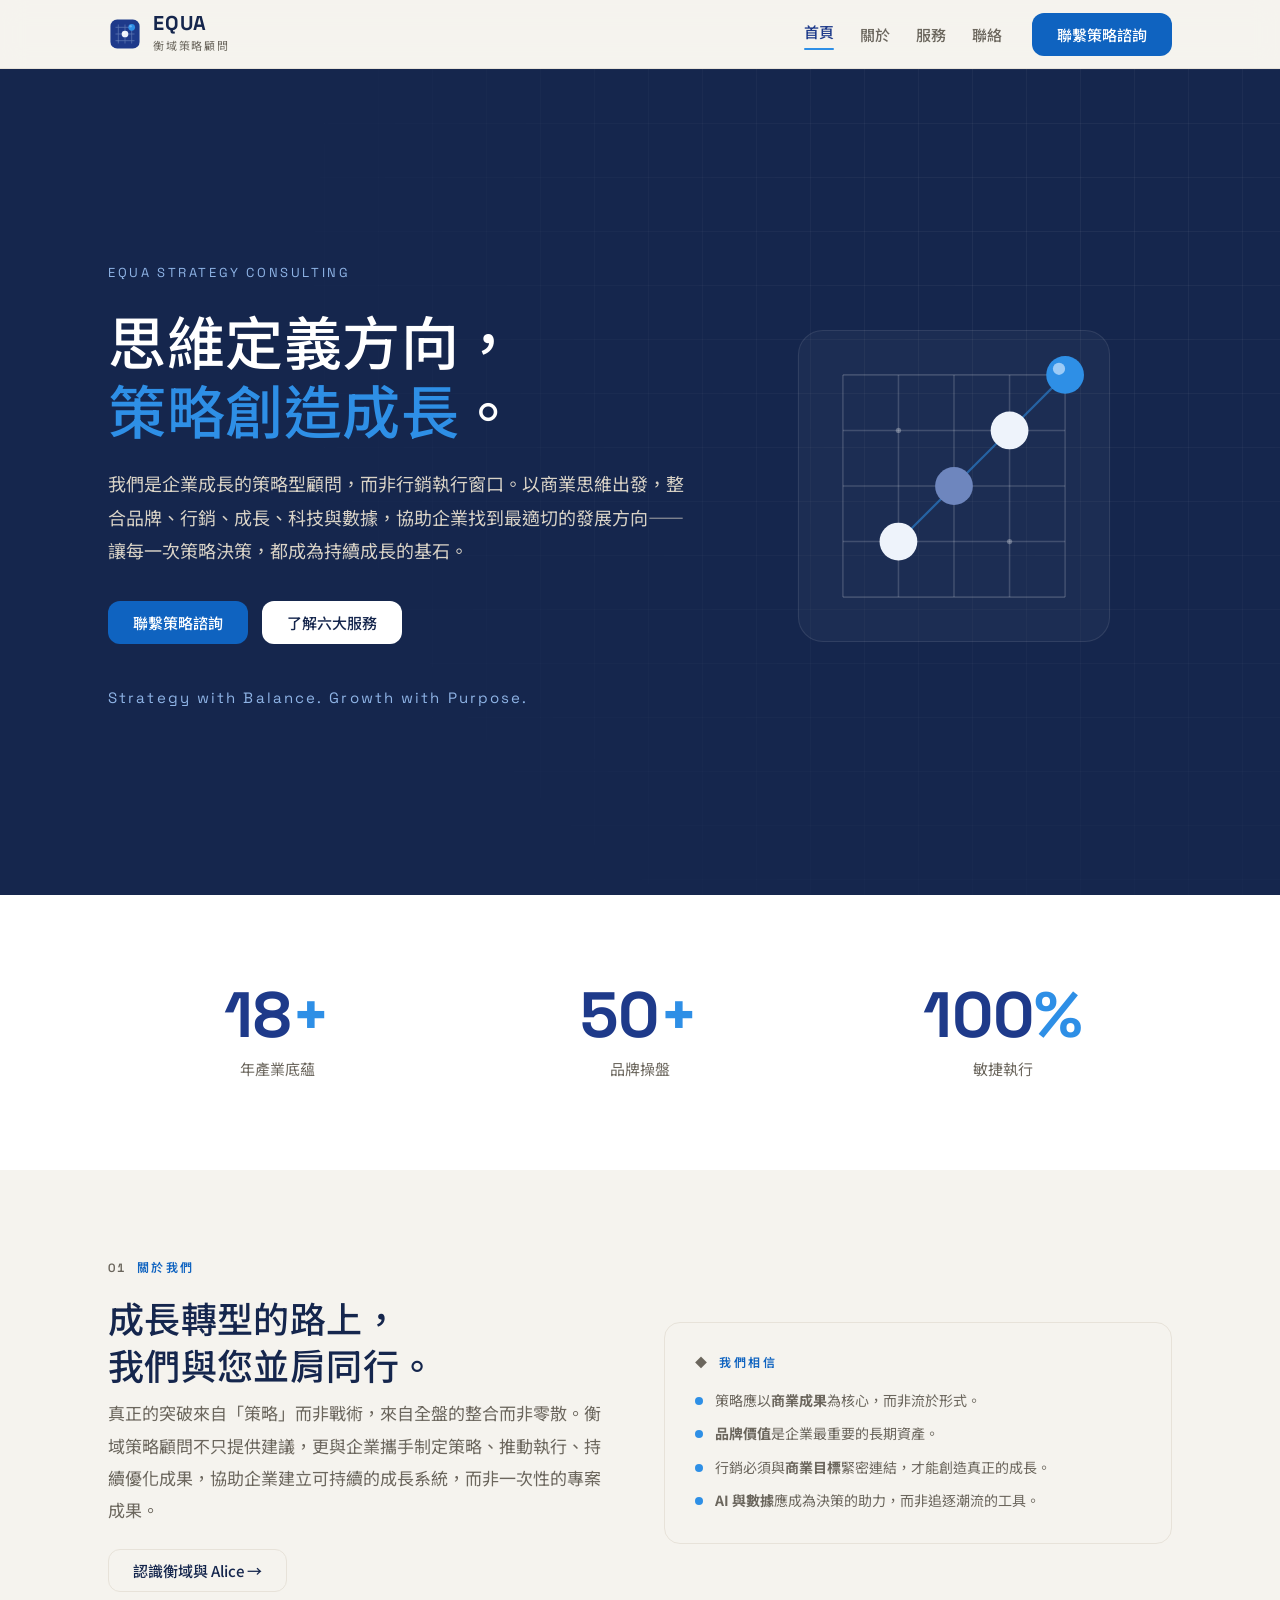
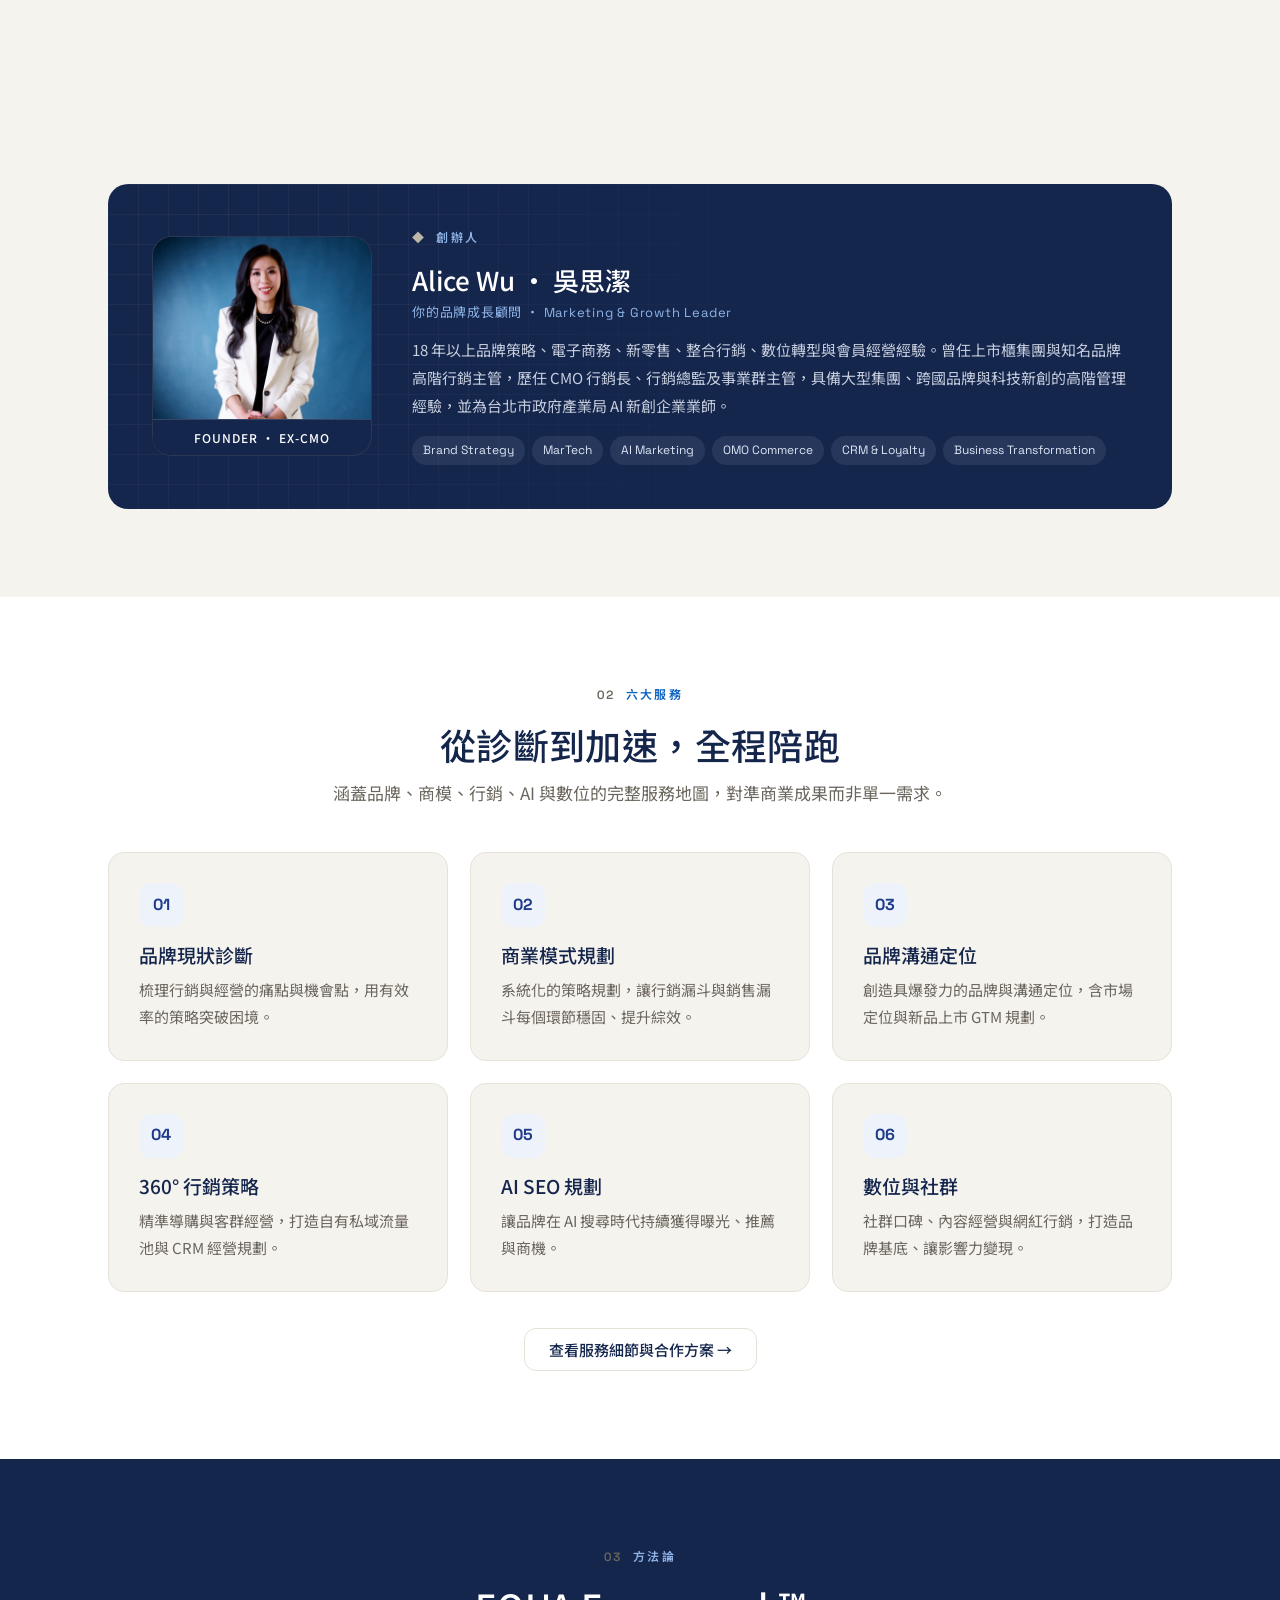
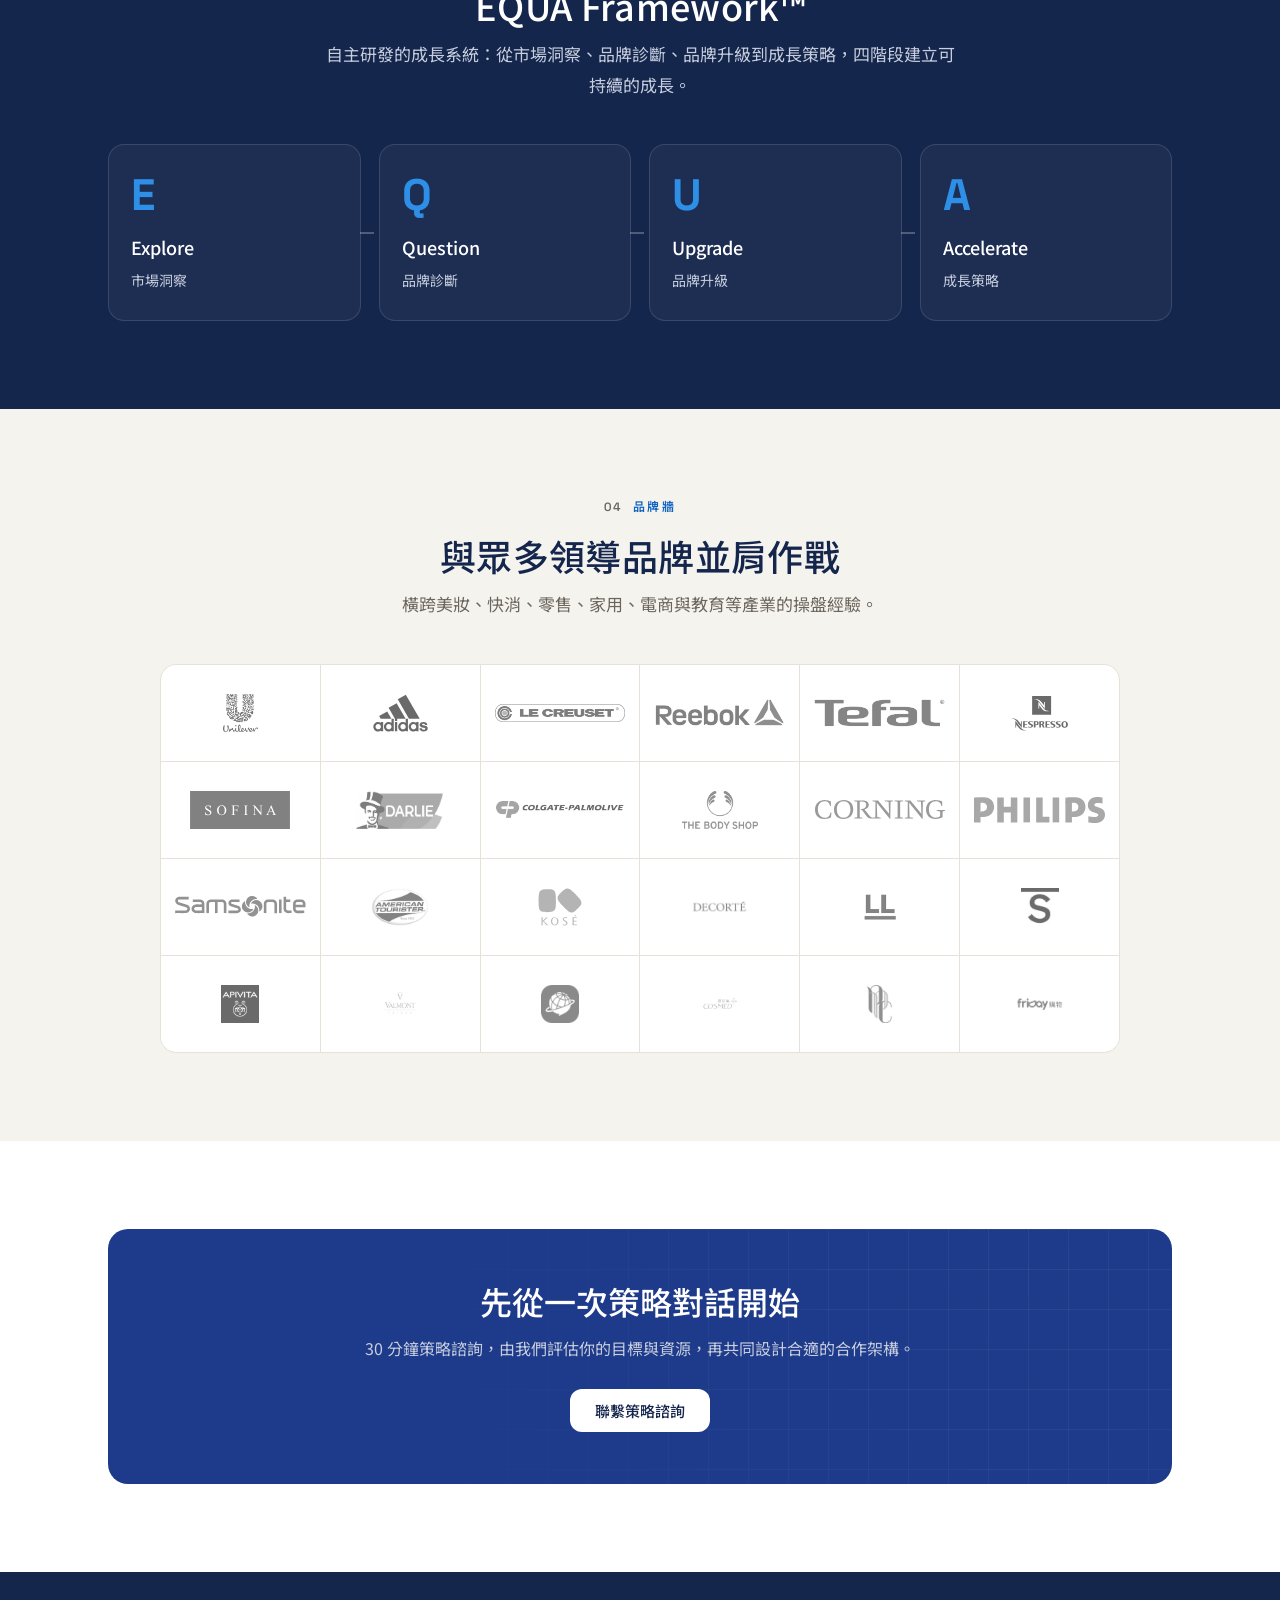
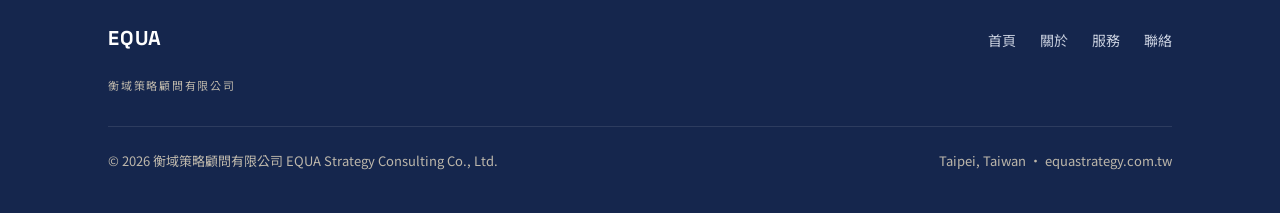
==== index.html @ 2db52cd8 "依 Codex 複審修正 P0/P1/P2 P0 無障礙：CTA 按鈕改 #0F63C0（白字達 AA）、founder badge/role 對比提升、 行動選單加 aria-controls/ar" ====
<!DOCTYPE html>
<html lang="zh-Hant">
<head>
<meta charset="utf-8">
<meta name="viewport" content="width=device-width, initial-scale=1">
<script>document.documentElement.classList.add('js')</script>
<title>衡域策略顧問 EQUA｜思維定義方向，策略創造成長</title>
<meta name="description" content="衡域策略顧問（EQUA Strategy Consulting）是企業成長的策略型顧問。以商業思維整合品牌、行銷、AI 與數據，透過自研 EQUA Framework™ 協助企業建立可持續的成長系統。">
<link rel="canonical" href="https://equastrategy.com.tw/">
<meta property="og:type" content="website">
<meta property="og:site_name" content="衡域策略顧問 EQUA">
<meta property="og:title" content="衡域策略顧問 EQUA｜思維定義方向，策略創造成長">
<meta property="og:description" content="以商業思維整合品牌、行銷、AI 與數據，協助企業建立可持續的成長系統。Strategy with Balance. Growth with Purpose.">
<meta property="og:url" content="https://equastrategy.com.tw/">
<meta property="og:image" content="https://equastrategy.com.tw/assets/og-image.png">
<meta property="og:image:width" content="1200">
<meta property="og:image:height" content="630">
<meta name="twitter:card" content="summary_large_image">
<link rel="icon" href="assets/logo.svg">
<link rel="preconnect" href="https://fonts.googleapis.com">
<link rel="preconnect" href="https://fonts.gstatic.com" crossorigin>
<link href="https://fonts.googleapis.com/css2?family=Noto+Sans+TC:wght@400;500;700&family=Noto+Serif+TC:wght@400;500;600&family=Space+Grotesk:wght@400;500;600;700&display=swap" rel="stylesheet">
<link rel="stylesheet" href="assets/style.css">
</head>
<body>

<header class="site-header"><div class="wrap">
  <a class="brand" href="index.html">
    <img src="assets/logo.svg" alt="EQUA 衡域策略顧問標誌">
    <span><span class="bt">EQUA</span><span class="bs">衡域策略顧問</span></span>
  </a>
  <button class="nav-toggle" aria-label="開啟選單" aria-controls="nav" aria-expanded="false">☰</button>
  <nav class="nav" id="nav">
    <a href="index.html" class="active">首頁</a>
    <a href="about.html">關於</a>
    <a href="services.html">服務</a>
    <a href="contact.html">聯絡</a>
    <a href="mailto:Alice.wu1014@gmail.com?subject=%E9%A0%90%E7%B4%84%E7%AD%96%E7%95%A5%E8%AB%AE%E8%A9%A2%20-%20%E8%A1%A1%E5%9F%9F%E7%AD%96%E7%95%A5%E9%A1%A7%E5%95%8F" class="btn btn-accent nav-cta">聯繫策略諮詢</a>
  </nav>
</div></header>

<section class="hero"><div class="wrap">
  <div class="hero-copy">
    <div class="hero-eyebrow">EQUA Strategy Consulting</div>
    <h1>思維定義方向，<br><span class="hl">策略創造成長</span>。</h1>
    <p class="lead">我們是企業成長的策略型顧問，而非行銷執行窗口。以商業思維出發，整合品牌、行銷、成長、科技與數據，協助企業找到最適切的發展方向——讓每一次策略決策，都成為持續成長的基石。</p>
    <div class="cta-row">
      <a href="mailto:Alice.wu1014@gmail.com?subject=%E9%A0%90%E7%B4%84%E7%AD%96%E7%95%A5%E8%AB%AE%E8%A9%A2%20-%20%E8%A1%A1%E5%9F%9F%E7%AD%96%E7%95%A5%E9%A1%A7%E5%95%8F" class="btn btn-accent">聯繫策略諮詢</a>
      <a href="services.html" class="btn btn-light">了解六大服務</a>
    </div>
    <div class="hero-en">Strategy with Balance. Growth with Purpose.</div>
  </div>
  <div class="hero-art" aria-hidden="true">
    <svg viewBox="0 0 360 360" xmlns="http://www.w3.org/2000/svg">
      <rect x="40" y="40" width="280" height="280" rx="22" fill="rgba(255,255,255,0.03)" stroke="rgba(255,255,255,0.10)"/>
      <g stroke="rgba(255,255,255,0.16)" stroke-width="1.4">
        <line x1="80" y1="80" x2="80" y2="280"/><line x1="130" y1="80" x2="130" y2="280"/><line x1="180" y1="80" x2="180" y2="280"/><line x1="230" y1="80" x2="230" y2="280"/><line x1="280" y1="80" x2="280" y2="280"/>
        <line x1="80" y1="80" x2="280" y2="80"/><line x1="80" y1="130" x2="280" y2="130"/><line x1="80" y1="180" x2="280" y2="180"/><line x1="80" y1="230" x2="280" y2="230"/><line x1="80" y1="280" x2="280" y2="280"/>
      </g>
      <g fill="rgba(255,255,255,0.28)"><circle cx="130" cy="130" r="2.4"/><circle cx="230" cy="230" r="2.4"/><circle cx="180" cy="180" r="2.4"/></g>
      <line class="go-line" x1="130" y1="230" x2="280" y2="80" stroke="#2E8FE6" stroke-width="2" opacity="0.55"/>
      <circle class="go-stone" cx="130" cy="230" r="17" fill="#EEF3FB"/>
      <circle class="go-stone s2" cx="180" cy="180" r="17" fill="#6E86BE"/>
      <circle class="go-stone s3" cx="230" cy="130" r="17" fill="#EEF3FB"/>
      <circle class="go-pulse" cx="280" cy="80" r="17" fill="none" stroke="#2E8FE6" stroke-width="2"/>
      <circle class="go-key" cx="280" cy="80" r="17" fill="#2E8FE6"/>
      <circle class="go-key" cx="274.5" cy="74.5" r="5.5" fill="#9CCBF7" opacity="0.7"/>
    </svg>
  </div>
</div></section>

<!-- 數字 -->
<section class="sec-alt"><div class="wrap">
  <div class="numbers">
    <div class="reveal d1"><div class="n"><span data-to="18">0</span><span class="u">+</span></div><div class="t">年產業底蘊</div></div>
    <div class="reveal d2"><div class="n"><span data-to="50">0</span><span class="u">+</span></div><div class="t">品牌操盤</div></div>
    <div class="reveal d3"><div class="n"><span data-to="100">0</span><span class="u">%</span></div><div class="t">敏捷執行</div></div>
  </div>
</div></section>

<!-- 關於摘要 -->
<section><div class="wrap grid-2" style="align-items:center;gap:48px">
  <div class="reveal">
    <div class="eyebrow"><span class="no">01</span> 關於我們</div>
    <h2 class="sec-title">成長轉型的路上，<br>我們與您並肩同行。</h2>
    <p class="mt-lead">真正的突破來自「策略」而非戰術，來自全盤的整合而非零散。衡域策略顧問不只提供建議，更與企業攜手制定策略、推動執行、持續優化成果，協助企業建立可持續的成長系統，而非一次性的專案成果。</p>
    <p style="margin-top:22px"><a href="about.html" class="btn btn-ghost">認識衡域與 Alice →</a></p>
  </div>
  <div class="card reveal d2" style="background:var(--paper)">
    <div class="eyebrow"><span class="no">◆</span> 我們相信</div>
    <ul>
      <li>策略應以<strong>商業成果</strong>為核心，而非流於形式。</li>
      <li><strong>品牌價值</strong>是企業最重要的長期資產。</li>
      <li>行銷必須與<strong>商業目標</strong>緊密連結，才能創造真正的成長。</li>
      <li><strong>AI 與數據</strong>應成為決策的助力，而非追逐潮流的工具。</li>
    </ul>
  </div>
</div></section>

<!-- 創辦人 -->
<section><div class="wrap">
  <div class="founder reveal">
    <div class="avatar"><img src="assets/alice-wu.jpg" alt="衡域策略顧問創辦人 Alice Wu 吳思潔" width="880" height="1173" loading="lazy" decoding="async"><span class="badge">FOUNDER ・ EX-CMO</span></div>
    <div>
      <div class="eyebrow" style="color:#8FB4E6"><span class="no" style="color:var(--mist)">◆</span> 創辦人</div>
      <h3 style="font-size:26px">Alice Wu ・ 吳思潔</h3>
      <div class="role">你的品牌成長顧問 ・ Marketing &amp; Growth Leader</div>
      <p class="bio">18 年以上品牌策略、電子商務、新零售、整合行銷、數位轉型與會員經營經驗。曾任上市櫃集團與知名品牌高階行銷主管，歷任 CMO 行銷長、行銷總監及事業群主管，具備大型集團、跨國品牌與科技新創的高階管理經驗，並為台北市政府產業局 AI 新創企業業師。</p>
      <div class="tags"><span>Brand Strategy</span><span>MarTech</span><span>AI Marketing</span><span>OMO Commerce</span><span>CRM &amp; Loyalty</span><span>Business Transformation</span></div>
    </div>
  </div>
</div></section>

<!-- 六大服務 preview -->
<section class="sec-alt"><div class="wrap">
  <div class="center reveal">
    <div class="eyebrow"><span class="no">02</span> 六大服務</div>
    <h2 class="sec-title">從診斷到加速，全程陪跑</h2>
    <p class="sec-lead">涵蓋品牌、商模、行銷、AI 與數位的完整服務地圖，對準商業成果而非單一需求。</p>
  </div>
  <div class="grid-3">
    <div class="card reveal d1"><div class="ic">01</div><h3>品牌現狀診斷</h3><p>梳理行銷與經營的痛點與機會點，用有效率的策略突破困境。</p></div>
    <div class="card reveal d2"><div class="ic">02</div><h3>商業模式規劃</h3><p>系統化的策略規劃，讓行銷漏斗與銷售漏斗每個環節穩固、提升綜效。</p></div>
    <div class="card reveal d3"><div class="ic">03</div><h3>品牌溝通定位</h3><p>創造具爆發力的品牌與溝通定位，含市場定位與新品上市 GTM 規劃。</p></div>
    <div class="card reveal d1"><div class="ic">04</div><h3>360° 行銷策略</h3><p>精準導購與客群經營，打造自有私域流量池與 CRM 經營規劃。</p></div>
    <div class="card reveal d2"><div class="ic">05</div><h3>AI SEO 規劃</h3><p>讓品牌在 AI 搜尋時代持續獲得曝光、推薦與商機。</p></div>
    <div class="card reveal d3"><div class="ic">06</div><h3>數位與社群</h3><p>社群口碑、內容經營與網紅行銷，打造品牌基底、讓影響力變現。</p></div>
  </div>
  <div class="center reveal" style="margin-top:36px"><a href="services.html" class="btn btn-ghost">查看服務細節與合作方案 →</a></div>
</div></section>

<!-- EQUA Framework -->
<section class="sec-ink"><div class="wrap">
  <div class="center reveal">
    <div class="eyebrow"><span class="no">03</span> 方法論</div>
    <h2 class="sec-title">EQUA Framework™</h2>
    <p class="sec-lead">自主研發的成長系統：從市場洞察、品牌診斷、品牌升級到成長策略，四階段建立可持續的成長。</p>
  </div>
  <div class="framework">
    <div class="fw reveal d1"><div class="l">E</div><div class="t">Explore</div><div class="d">市場洞察</div></div>
    <div class="fw reveal d2"><div class="l">Q</div><div class="t">Question</div><div class="d">品牌診斷</div></div>
    <div class="fw reveal d3"><div class="l">U</div><div class="t">Upgrade</div><div class="d">品牌升級</div></div>
    <div class="fw reveal d4"><div class="l">A</div><div class="t">Accelerate</div><div class="d">成長策略</div></div>
  </div>
</div></section>

<!-- 品牌牆 -->
<section><div class="wrap center">
  <div class="reveal">
    <div class="eyebrow" style="justify-content:center"><span class="no">04</span> 品牌牆</div>
    <h2 class="sec-title">與眾多領導品牌並肩作戰</h2>
    <p class="sec-lead" style="margin-left:auto;margin-right:auto">橫跨美妝、快消、零售、家用、電商與教育等產業的操盤經驗。</p>
  </div>
  <div class="logowall reveal">
    <div class="cell"><img src="assets/brands/01-unilever.png" alt="Unilever 聯合利華" loading="lazy"></div>
    <div class="cell"><img src="assets/brands/02-adidas.svg" alt="adidas" loading="lazy"></div>
    <div class="cell"><img src="assets/brands/03-lecreuset.png" alt="Le Creuset" loading="lazy"></div>
    <div class="cell"><img src="assets/brands/04-reebok.png" alt="Reebok" loading="lazy"></div>
    <div class="cell"><img src="assets/brands/05-tefal.png" alt="Tefal 特福" loading="lazy"></div>
    <div class="cell"><img src="assets/brands/06-nespresso.svg" alt="Nespresso" loading="lazy"></div>
    <div class="cell"><img src="assets/brands/07-sofina.svg" alt="SOFINA 蘇菲娜" loading="lazy"></div>
    <div class="cell"><img src="assets/brands/08-darlie.png" alt="Darlie 好來" loading="lazy"></div>
    <div class="cell"><img src="assets/brands/09-colgate.png" alt="Colgate 高露潔" loading="lazy"></div>
    <div class="cell"><img src="assets/brands/10-thebodyshop.png" alt="The Body Shop" loading="lazy"></div>
    <div class="cell"><img src="assets/brands/11-corning.svg" alt="Corning 康寧" loading="lazy"></div>
    <div class="cell"><img src="assets/brands/12-philips.svg" alt="Philips 飛利浦" loading="lazy"></div>
    <div class="cell"><img src="assets/brands/13-samsonite.svg" alt="Samsonite" loading="lazy"></div>
    <div class="cell"><img src="assets/brands/14-americantourister.png" alt="American Tourister" loading="lazy"></div>
    <div class="cell"><img src="assets/brands/15-kose.svg" alt="KOSÉ 高絲" loading="lazy"></div>
    <div class="cell"><img src="assets/brands/16-decorte.png" alt="DECORTÉ 黛珂" loading="lazy"></div>
    <div class="cell"><img src="assets/brands/17-locknlock.png" alt="Lock&amp;Lock 樂扣樂扣" loading="lazy"></div>
    <div class="cell"><img src="assets/brands/18-schick.png" alt="Schick 舒適牌" loading="lazy"></div>
    <div class="cell"><img src="assets/brands/19-apivita.png" alt="Apivita" loading="lazy"></div>
    <div class="cell"><img src="assets/brands/20-valmont.jpg" alt="Valmont" loading="lazy"></div>
    <div class="cell"><img src="assets/brands/21-tutorabc.png" alt="TutorABC" loading="lazy"></div>
    <div class="cell"><img src="assets/brands/22-cosmed.jpg" alt="Cosmed 統一藥妝" loading="lazy"></div>
    <div class="cell"><img src="assets/brands/23-unipresident.jpeg" alt="統一藥品 Uni-President" loading="lazy"></div>
    <div class="cell"><img src="assets/brands/24-friday.png" alt="遠傳 friDay 購物" loading="lazy"></div>
  </div>
</div></section>

<!-- CTA -->
<section class="sec-alt"><div class="wrap">
  <div class="cta-band reveal">
    <h2>先從一次策略對話開始</h2>
    <p>30 分鐘策略諮詢，由我們評估你的目標與資源，再共同設計合適的合作架構。</p>
    <a href="mailto:Alice.wu1014@gmail.com?subject=%E9%A0%90%E7%B4%84%E7%AD%96%E7%95%A5%E8%AB%AE%E8%A9%A2%20-%20%E8%A1%A1%E5%9F%9F%E7%AD%96%E7%95%A5%E9%A1%A7%E5%95%8F" class="btn btn-light">聯繫策略諮詢</a>
  </div>
</div></section>

<footer class="site-footer"><div class="wrap">
  <div class="top">
    <div class="brand">
      <span><span class="bt" style="font-family:var(--mono);font-weight:700;font-size:20px">EQUA</span><br><span class="bs">衡域策略顧問有限公司</span></span>
    </div>
    <nav class="fnav">
      <a href="index.html">首頁</a><a href="about.html">關於</a><a href="services.html">服務</a><a href="contact.html">聯絡</a>
    </nav>
  </div>
  <div class="bottom">
    <span>© 2026 衡域策略顧問有限公司 EQUA Strategy Consulting Co., Ltd.</span>
    <span>Taipei, Taiwan ・ equastrategy.com.tw</span>
  </div>
</div></footer>

<script src="assets/nav.js"></script>
</body>
</html>
---- assets/style.css ----
/* ==========================================================================
   衡域策略顧問 EQUA — 官網樣式
   依品牌識別規範 v1.0：靛藍 × 電光藍 × 暖中性；Space Grotesk + 思源黑體
   ========================================================================== */
:root{
  --indigo:#1E3A8A;
  --electric:#2E8FE6;
  --link:#0F63C0;
  --ink:#15264D;
  --slate:#6B665D;
  --mist:#BDB7AB;
  --cloud:#EEF3FB;
  --paper:#F5F3EE;
  --line:#E7E2D9;
  --text:#2B2A28;
  --white:#ffffff;
  --maxw:1120px;
  --r-sm:12px; --r-md:16px; --r-lg:20px;
  --lh-body:1.8; --lh-compact:1.6;
  --sans:"Noto Sans TC","PingFang TC","Microsoft JhengHei",sans-serif;
  --serif:"Noto Serif TC",serif;
  --mono:"Space Grotesk","Noto Sans TC",sans-serif;
}
*{box-sizing:border-box}
html{scroll-behavior:smooth}
body{margin:0;background:var(--paper);color:var(--text);font-family:var(--sans);font-weight:400;line-height:var(--lh-body);font-size:16px;-webkit-font-smoothing:antialiased}
h1,h2,h3,h4{color:var(--ink);font-weight:500;line-height:1.3;margin:0}
p{margin:0 0 1em}
a{color:var(--link);text-decoration:none}
a:hover{text-decoration:underline}
img,svg{max-width:100%}
.wrap{max-width:var(--maxw);margin:0 auto;padding:0 28px}
.mono{font-family:var(--mono)}
.serif{font-family:var(--serif)}

/* ---------- buttons ---------- */
.btn{display:inline-flex;align-items:center;gap:8px;font-family:var(--sans);font-weight:500;font-size:15px;padding:13px 24px;border-radius:var(--r-sm);border:1px solid transparent;cursor:pointer;transition:background-color .18s,color .18s,border-color .18s,transform .18s;line-height:1}
.btn-primary{background:var(--indigo);color:#fff}
.btn-primary:hover{background:#16306f;text-decoration:none}
.btn-accent{background:#0F63C0;color:#fff}
.btn-accent:hover{background:#0B4E9A;text-decoration:none}
.btn-ghost{background:transparent;color:var(--ink);border-color:var(--line)}
.btn-ghost:hover{border-color:var(--indigo);color:var(--indigo);text-decoration:none}
.btn-light{background:#fff;color:var(--ink)}
.btn-light:hover{background:var(--cloud);text-decoration:none}

/* ---------- header / nav ---------- */
.site-header{position:sticky;top:0;z-index:100;background:rgba(245,243,238,.92);-webkit-backdrop-filter:blur(12px);backdrop-filter:blur(12px);border-bottom:1px solid var(--line)}
.site-header .wrap{display:flex;align-items:center;height:68px;gap:20px}
.brand{display:flex;align-items:center;gap:11px}
.brand img{width:34px;height:34px}
.brand > span{display:flex;flex-direction:column;justify-content:center}
.brand .bt{display:block;font-family:var(--mono);font-weight:700;font-size:20px;color:var(--ink);letter-spacing:.04em;line-height:1}
.brand .bs{display:block;font-size:11px;color:var(--slate);letter-spacing:.16em;margin-top:3px}
.nav{margin-left:auto;display:flex;align-items:center;gap:26px}
.nav a{color:var(--slate);font-size:15px;font-weight:500}
.nav a:hover{color:var(--indigo);text-decoration:none}
.nav a.active{color:var(--indigo)}
.nav a.active::after{content:"";display:block;height:2px;background:var(--electric);border-radius:2px;margin-top:3px}
.nav-cta{margin-left:4px}
.nav a.nav-cta,.nav a.nav-cta:hover{color:#fff}
.nav-toggle{display:none;margin-left:auto;background:none;border:1px solid var(--line);border-radius:10px;width:42px;height:38px;font-size:20px;color:var(--ink);cursor:pointer}

/* ---------- hero ---------- */
.hero{position:relative;background:var(--ink);color:#fff;overflow:hidden}
.hero::before{content:"";position:absolute;inset:0;
  background-image:linear-gradient(rgba(255,255,255,.05) 1px,transparent 1px),linear-gradient(90deg,rgba(255,255,255,.05) 1px,transparent 1px);
  background-size:54px 54px;-webkit-mask-image:radial-gradient(circle at 82% 24%,#000,transparent 68%);mask-image:radial-gradient(circle at 82% 24%,#000,transparent 68%)}
.hero .wrap{position:relative;padding:104px 28px 96px}
.hero-eyebrow{font-family:var(--mono);letter-spacing:.2em;font-size:13px;color:#8FB4E6;text-transform:uppercase;margin-bottom:22px}
.hero h1{color:#fff;font-size:clamp(34px,5vw,58px);line-height:1.18;letter-spacing:.01em;font-weight:500;max-width:16em}
.hero h1 .hl{color:var(--electric)}
.hero .lead{color:#D8D2C6;font-size:18px;max-width:36em;margin:24px 0 34px;line-height:1.85}
.hero .cta-row{display:flex;gap:14px;flex-wrap:wrap}
.hero-en{font-family:var(--mono);font-size:15px;letter-spacing:.14em;color:#8FB4E6;margin-top:40px}

/* ---------- sections ---------- */
section{padding:88px 0}
.sec-alt{background:var(--white)}
.sec-ink{background:var(--ink);color:#fff}
.sec-ink h2,.sec-ink h3{color:#fff}
.eyebrow{font-family:var(--mono);font-weight:600;letter-spacing:.2em;font-size:12px;color:var(--link);text-transform:uppercase;display:flex;align-items:center;gap:10px;margin-bottom:14px}
.sec-ink .eyebrow{color:#8FB4E6}
.eyebrow .no{color:var(--slate)}
.sec-title{font-size:clamp(26px,3.4vw,36px);margin-bottom:10px;letter-spacing:.01em}
.sec-lead{color:var(--slate);font-size:17px;max-width:640px;margin-bottom:44px}
.sec-ink .sec-lead{color:#C7CEDD}
.center{text-align:center}
.center .eyebrow{justify-content:center}
.center .sec-lead{margin-left:auto;margin-right:auto}

/* ---------- numbers ---------- */
.numbers{display:grid;grid-template-columns:repeat(3,1fr);gap:24px;text-align:center}
.numbers .n{font-family:var(--mono);font-weight:700;font-size:clamp(40px,6vw,64px);color:var(--indigo);line-height:1}
.sec-ink .numbers .n{color:#fff}
.numbers .n .u{color:var(--electric)}
.numbers .t{color:var(--slate);margin-top:8px;font-size:15px}
.sec-ink .numbers .t{color:#C7CEDD}

/* ---------- cards / grids ---------- */
.grid-2{display:grid;grid-template-columns:1fr 1fr;gap:26px}
.grid-3{display:grid;grid-template-columns:repeat(3,1fr);gap:22px}
.card{background:#fff;border:1px solid var(--line);border-radius:var(--r-md);padding:30px;transition:.18s}
.sec-alt .card{background:var(--paper)}
.card:hover{border-color:#cfd6e6;transform:translateY(-2px)}
.card .ic{width:44px;height:44px;border-radius:12px;background:var(--cloud);color:var(--indigo);display:flex;align-items:center;justify-content:center;font-family:var(--mono);font-weight:700;margin-bottom:16px}
.card h3{font-size:19px;margin-bottom:8px}
.card p{color:var(--slate);font-size:15px;margin:0}
.card ul{margin:14px 0 0;padding:0;list-style:none}
.card ul li{position:relative;padding-left:20px;color:var(--slate);font-size:14px;margin-top:8px}
.card ul li::before{content:"";position:absolute;left:0;top:9px;width:8px;height:8px;border-radius:50%;background:var(--electric)}

/* ---------- framework ---------- */
.framework{display:grid;grid-template-columns:repeat(4,1fr);gap:18px}
.fw{background:rgba(255,255,255,.04);border:1px solid rgba(255,255,255,.12);border-radius:var(--r-md);padding:28px 22px}
.fw .l{font-family:var(--mono);font-size:44px;font-weight:700;color:var(--electric);line-height:1}
.fw .t{font-weight:500;font-size:18px;color:#fff;margin-top:14px}
.fw .d{color:#C7CEDD;font-size:14px;margin-top:6px;line-height:var(--lh-compact)}

/* ---------- belief list ---------- */
.beliefs{margin:0;padding:0;list-style:none;counter-reset:b}
.beliefs li{counter-increment:b;border-top:1px solid var(--line);padding:20px 0;display:flex;gap:18px;align-items:flex-start}
.beliefs li::before{content:counter(b,decimal-leading-zero);font-family:var(--mono);font-weight:700;color:var(--indigo);font-size:15px;min-width:30px}
.beliefs .lead-belief{font-family:var(--serif);font-size:20px;color:var(--ink);line-height:1.7}

/* ---------- brand wall ---------- */
.brands{display:flex;flex-wrap:wrap;gap:12px;justify-content:center;max-width:900px;margin:0 auto}
.brands span{background:#fff;border:1px solid var(--line);border-radius:999px;padding:9px 18px;font-size:14px;color:var(--ink)}

/* ---------- tiers ---------- */
.tier{background:#fff;border:1px solid var(--line);border-radius:var(--r-md);padding:32px;display:flex;flex-direction:column;height:100%}
.tier.feat{border:2px solid var(--electric)}
.tier .badge{align-self:flex-start;background:var(--cloud);color:var(--indigo);font-size:12px;font-weight:500;padding:4px 12px;border-radius:999px;margin-bottom:14px}
.tier h3{font-size:20px}
.tier .term{font-family:var(--mono);color:var(--slate);font-size:13px;margin:4px 0 18px}
.tier ul{list-style:none;margin:0 0 20px;padding:0;flex:1}
.tier ul li{position:relative;padding-left:24px;font-size:14px;color:var(--text);margin-top:10px}
.tier ul li::before{content:"✓";position:absolute;left:0;color:var(--electric);font-weight:700}
.tier .fit{font-size:13px;color:var(--slate);border-top:1px solid var(--line);padding-top:14px}

/* ---------- FAQ ---------- */
.faq details{background:#fff;border:1px solid var(--line);border-radius:var(--r-md);padding:0 24px;margin-bottom:12px}
.faq summary{list-style:none;cursor:pointer;padding:22px 0;font-weight:500;color:var(--ink);font-size:17px;display:flex;justify-content:space-between;align-items:center;gap:16px}
.faq summary::-webkit-details-marker{display:none}
.faq summary::after{content:"+";font-family:var(--mono);font-size:24px;color:var(--electric);transition:.2s}
.faq details[open] summary::after{transform:rotate(45deg)}
.faq details p{color:var(--slate);font-size:15px;padding-bottom:22px;margin:0}

/* ---------- Alice profile ---------- */
.profile{display:grid;grid-template-columns:200px 1fr;gap:36px;align-items:start}
.profile{grid-template-columns:220px 1fr}
.profile .avatar{width:220px;height:270px;border-radius:var(--r-lg);background:var(--ink);display:flex;align-items:center;justify-content:center;position:relative;overflow:hidden}
.profile .avatar::before{content:"";position:absolute;inset:0;background-image:linear-gradient(rgba(255,255,255,.06) 1px,transparent 1px),linear-gradient(90deg,rgba(255,255,255,.06) 1px,transparent 1px);background-size:22px 22px}
.profile .avatar img{position:absolute;inset:0;width:100%;height:100%;object-fit:cover;object-position:center 15%}
.profile .avatar .ini{position:relative;font-family:var(--mono);font-weight:700;font-size:56px;color:#fff}
.profile .tags{display:flex;flex-wrap:wrap;gap:8px;margin:14px 0 18px}
.profile .tags span{background:var(--cloud);color:var(--indigo);font-size:12px;padding:4px 11px;border-radius:999px;font-family:var(--mono)}

/* ---------- contact ---------- */
.contact-grid{display:grid;grid-template-columns:repeat(3,1fr);gap:22px}
.contact-card{background:#fff;border:1px solid var(--line);border-radius:var(--r-md);padding:28px;text-align:center}
.contact-card .k{font-family:var(--mono);font-size:12px;letter-spacing:.16em;color:var(--slate);text-transform:uppercase;margin-bottom:10px}
.contact-card .v{font-size:17px;color:var(--ink);font-weight:500}

/* ---------- CTA band ---------- */
.cta-band{background:var(--indigo);color:#fff;border-radius:var(--r-lg);padding:52px;text-align:center;position:relative;overflow:hidden}
.cta-band::before{content:"";position:absolute;inset:0;background-image:linear-gradient(rgba(255,255,255,.06) 1px,transparent 1px),linear-gradient(90deg,rgba(255,255,255,.06) 1px,transparent 1px);background-size:40px 40px;-webkit-mask-image:radial-gradient(circle at 85% 20%,#000,transparent 70%);mask-image:radial-gradient(circle at 85% 20%,#000,transparent 70%)}
.cta-band > *{position:relative}
.cta-band h2{color:#fff;font-size:clamp(24px,3vw,32px);margin-bottom:12px}
.cta-band p{color:#C7CEDD;margin-bottom:26px}

/* ---------- footer ---------- */
.site-footer{background:var(--ink);color:#C7CEDD;padding:56px 0 40px;font-size:14px}
.site-footer .top{display:flex;justify-content:space-between;gap:30px;flex-wrap:wrap;padding-bottom:30px;border-bottom:1px solid rgba(255,255,255,.1)}
.site-footer .brand .bt{color:#fff}
.site-footer .brand .bs{color:var(--mist)}
.site-footer .fnav{display:flex;gap:24px;flex-wrap:wrap}
.site-footer .fnav a{color:#C7CEDD}
.site-footer .fnav a:hover{color:#fff}
.site-footer .bottom{padding-top:22px;display:flex;justify-content:space-between;gap:16px;flex-wrap:wrap;color:var(--mist);font-size:13px}

/* ---------- helpers ---------- */
.mt-lead{color:var(--slate);font-size:17px;line-height:1.9}
.divider{height:1px;background:var(--line);margin:0}

/* ---------- responsive ---------- */
@media(max-width:900px){
  .grid-3,.numbers,.framework,.contact-grid{grid-template-columns:1fr 1fr}
  .profile{grid-template-columns:1fr}
  .profile .avatar{width:180px;height:220px}
}
@media(max-width:720px){
  .nav{display:none;position:absolute;top:68px;left:0;right:0;flex-direction:column;align-items:stretch;gap:0;background:var(--paper);border-bottom:1px solid var(--line);padding:8px 0}
  .nav.open{display:flex}
  .nav a{padding:13px 28px}
  .nav a.active::after{display:none}
  .nav-cta{margin:10px 28px}
  .nav-toggle{display:block}
  .grid-2,.grid-3,.numbers,.framework,.contact-grid{grid-template-columns:1fr}
  section{padding:60px 0}
  .hero .wrap{padding:72px 28px 64px}
  .cta-band{padding:38px 24px}
}

/* ==========================================================================
   互動與豐富度增強：捲動浮現動畫、Hero 圖像、創辦人區、Logo 牆、Framework 連線
   ========================================================================== */

/* 捲動浮現（僅在 JS 啟用時隱藏，確保無 JS/JS 延遲時內容可見） */
.js .reveal{opacity:0;transform:translateY(26px);transition:opacity .7s cubic-bezier(.2,.6,.2,1),transform .7s cubic-bezier(.2,.6,.2,1)}
.js .reveal.in{opacity:1;transform:none}
.reveal.d1{transition-delay:.08s}.reveal.d2{transition-delay:.16s}.reveal.d3{transition-delay:.24s}
.reveal.d4{transition-delay:.32s}.reveal.d5{transition-delay:.40s}.reveal.d6{transition-delay:.48s}

/* Hero 兩欄 + 動態棋盤圖像 */
.hero .wrap{display:grid;grid-template-columns:1.15fr .85fr;gap:40px;align-items:center}
.hero-copy{min-width:0}
.hero-art{position:relative;display:flex;justify-content:center;align-items:center}
.hero-art svg{width:100%;max-width:400px;height:auto}
.go-stone{opacity:0;animation:stoneIn .6s ease forwards}
.go-stone.s2{animation-delay:.35s}.go-stone.s3{animation-delay:.7s}.go-stone.s4{animation-delay:1.05s}
.go-key{animation:stoneIn .6s ease 1.4s forwards,keyGlow 2.6s ease-in-out 2s infinite}
.go-pulse{transform-origin:center;transform-box:fill-box;opacity:0;animation:pulse 2.6s ease-out 2s infinite}
.go-line{stroke-dasharray:220;stroke-dashoffset:220;animation:draw 1s ease .3s forwards}
@keyframes stoneIn{from{opacity:0;transform:scale(.4)}to{opacity:1;transform:scale(1)}}
@keyframes pulse{0%{opacity:.5;transform:scale(1)}70%{opacity:0;transform:scale(2.4)}100%{opacity:0}}
@keyframes keyGlow{0%,100%{filter:none}50%{filter:drop-shadow(0 0 6px rgba(46,143,230,.8))}}
@keyframes draw{to{stroke-dashoffset:0}}
.go-stone,.go-key{transform-origin:center;transform-box:fill-box}

/* 創辦人 home 區 */
.founder{background:var(--ink);color:#fff;border-radius:var(--r-lg);padding:44px;display:grid;grid-template-columns:220px 1fr;gap:40px;align-items:center;position:relative;overflow:hidden}
.founder::before{content:"";position:absolute;inset:0;background-image:linear-gradient(rgba(255,255,255,.05) 1px,transparent 1px),linear-gradient(90deg,rgba(255,255,255,.05) 1px,transparent 1px);background-size:30px 30px;-webkit-mask-image:radial-gradient(circle at 12% 20%,#000,transparent 62%);mask-image:radial-gradient(circle at 12% 20%,#000,transparent 62%)}
.founder > *{position:relative}
.founder h3{color:#fff}
.founder .avatar{width:220px;height:220px;border-radius:var(--r-lg);background:#0f1c3a;display:flex;align-items:center;justify-content:center;position:relative;overflow:hidden;border:1px solid rgba(255,255,255,.12)}
.founder .avatar img{position:absolute;inset:0;width:100%;height:100%;object-fit:cover;object-position:center 20%}
.founder .avatar .ini{font-family:var(--mono);font-weight:700;font-size:64px;color:#fff;letter-spacing:.04em}
.founder .avatar .badge{position:absolute;bottom:0;left:0;right:0;background:var(--ink);color:#fff;font-size:12px;font-weight:500;text-align:center;padding:7px;letter-spacing:.08em;border-top:1px solid rgba(255,255,255,.14)}
.founder .role{color:#8FB4E6;font-family:var(--mono);font-size:13px;letter-spacing:.06em;margin:4px 0 12px}
.founder .bio{color:#C7CEDD;font-size:15px;line-height:1.85}
.founder .tags{display:flex;flex-wrap:wrap;gap:7px;margin:16px 0 0}
.founder .tags span{background:rgba(255,255,255,.08);color:#DCE6F5;font-size:12px;padding:4px 11px;border-radius:999px;font-family:var(--mono)}

/* Logo 牆（灰階字標，hover 浮現品牌色） */
.logowall{display:grid;grid-template-columns:repeat(6,1fr);gap:1px;background:var(--line);border:1px solid var(--line);border-radius:var(--r-md);overflow:hidden;max-width:960px;margin:0 auto}
.logowall .cell{background:#fff;min-height:96px;display:flex;align-items:center;justify-content:center;padding:18px 14px;text-align:center;transition:.22s}
.logowall .cell img{max-width:100%;max-height:38px;width:auto;object-fit:contain;filter:grayscale(1);opacity:.58;transition:.28s}
.logowall .cell:hover img{filter:none;opacity:1;transform:scale(1.04)}
.logowall .wm{font-family:var(--sans);font-weight:500;font-size:15px;line-height:1.25;color:#A7A29A;letter-spacing:.02em;transition:.22s}
.logowall .wm.en{font-family:var(--mono);font-weight:600;letter-spacing:.04em}
.logowall .cell:hover .wm{color:var(--indigo)}
.brandwall-note{text-align:center;color:var(--slate);font-size:13px;margin-top:16px}

/* Framework 連線（桌機） */
.framework{position:relative}
.fw{position:relative}
.fw:not(:last-child)::after{content:"";position:absolute;top:50%;right:-14px;width:14px;height:2px;background:rgba(255,255,255,.25);z-index:1}

/* section 頂部細節線 */
.eyebrow .no{font-variant-numeric:tabular-nums}

@media(max-width:900px){
  .founder{grid-template-columns:1fr;text-align:center}
  .founder .avatar{margin:0 auto}
  .founder .tags{justify-content:center}
  .logowall{grid-template-columns:repeat(4,1fr)}
  .hero .wrap{grid-template-columns:1fr;gap:8px}
  .hero-art{display:none}
}
@media(max-width:720px){
  .logowall{grid-template-columns:repeat(3,1fr)}
  .fw:not(:last-child)::after{display:none}
  .founder{padding:32px 24px}
}
@media(max-width:480px){
  .logowall{grid-template-columns:repeat(2,1fr)}
  .logowall .cell{min-height:84px}
}

/* 尊重使用者的減少動態偏好 */
@media (prefers-reduced-motion: reduce){
  *,.reveal{animation:none!important;transition:none!important}
  .reveal{opacity:1;transform:none}
  html{scroll-behavior:auto}
}
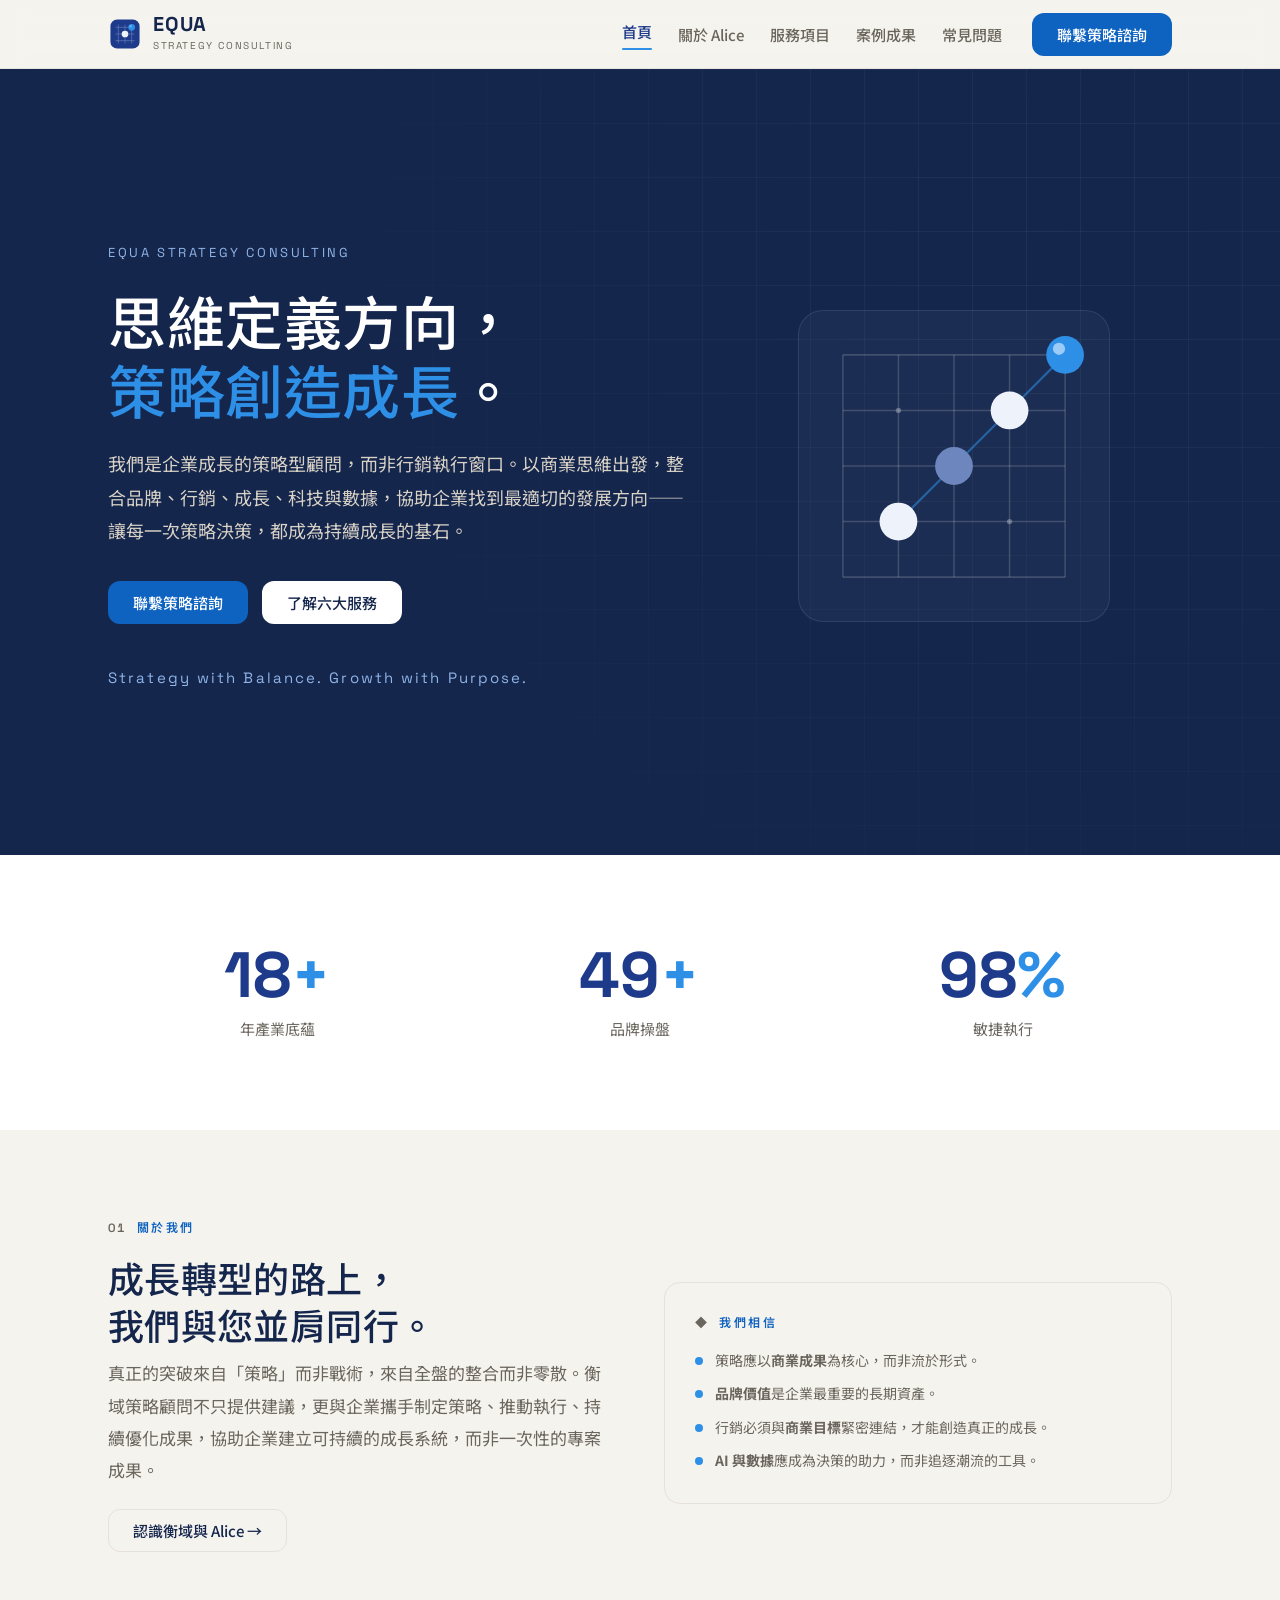
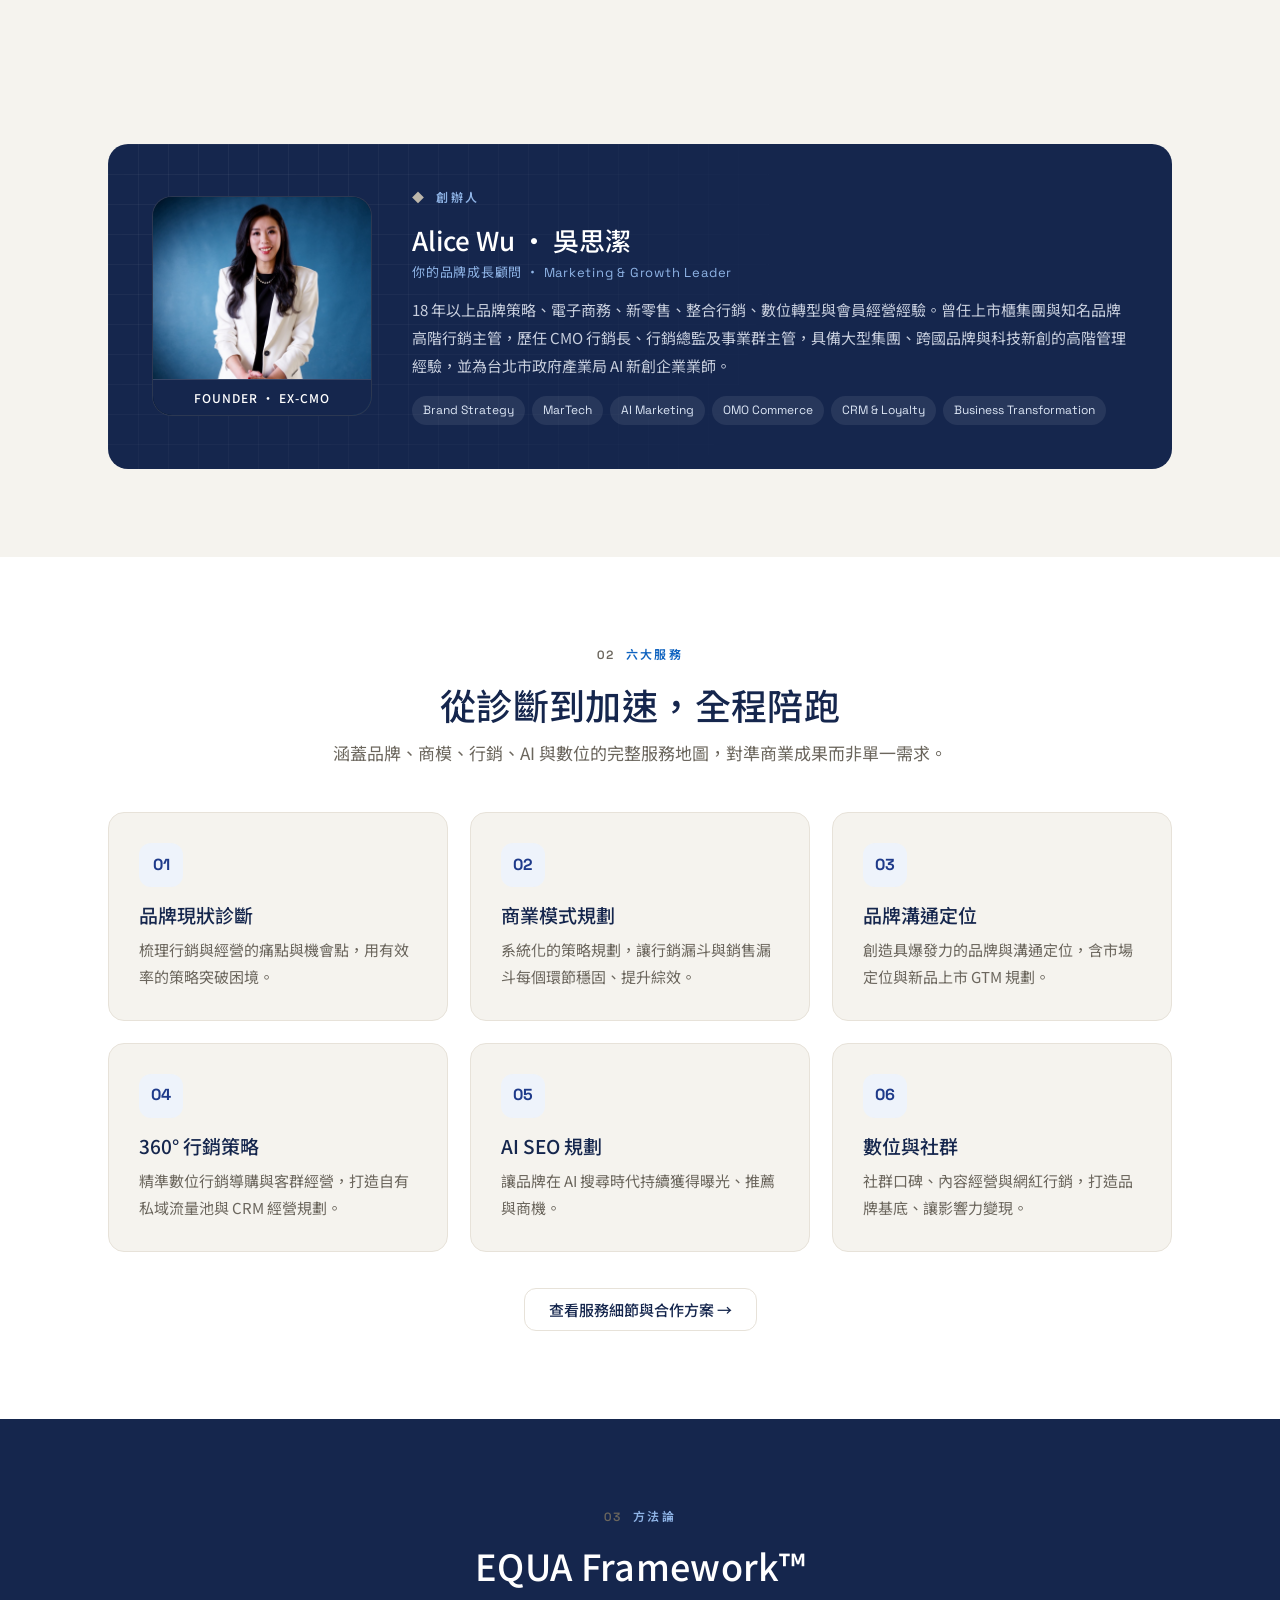
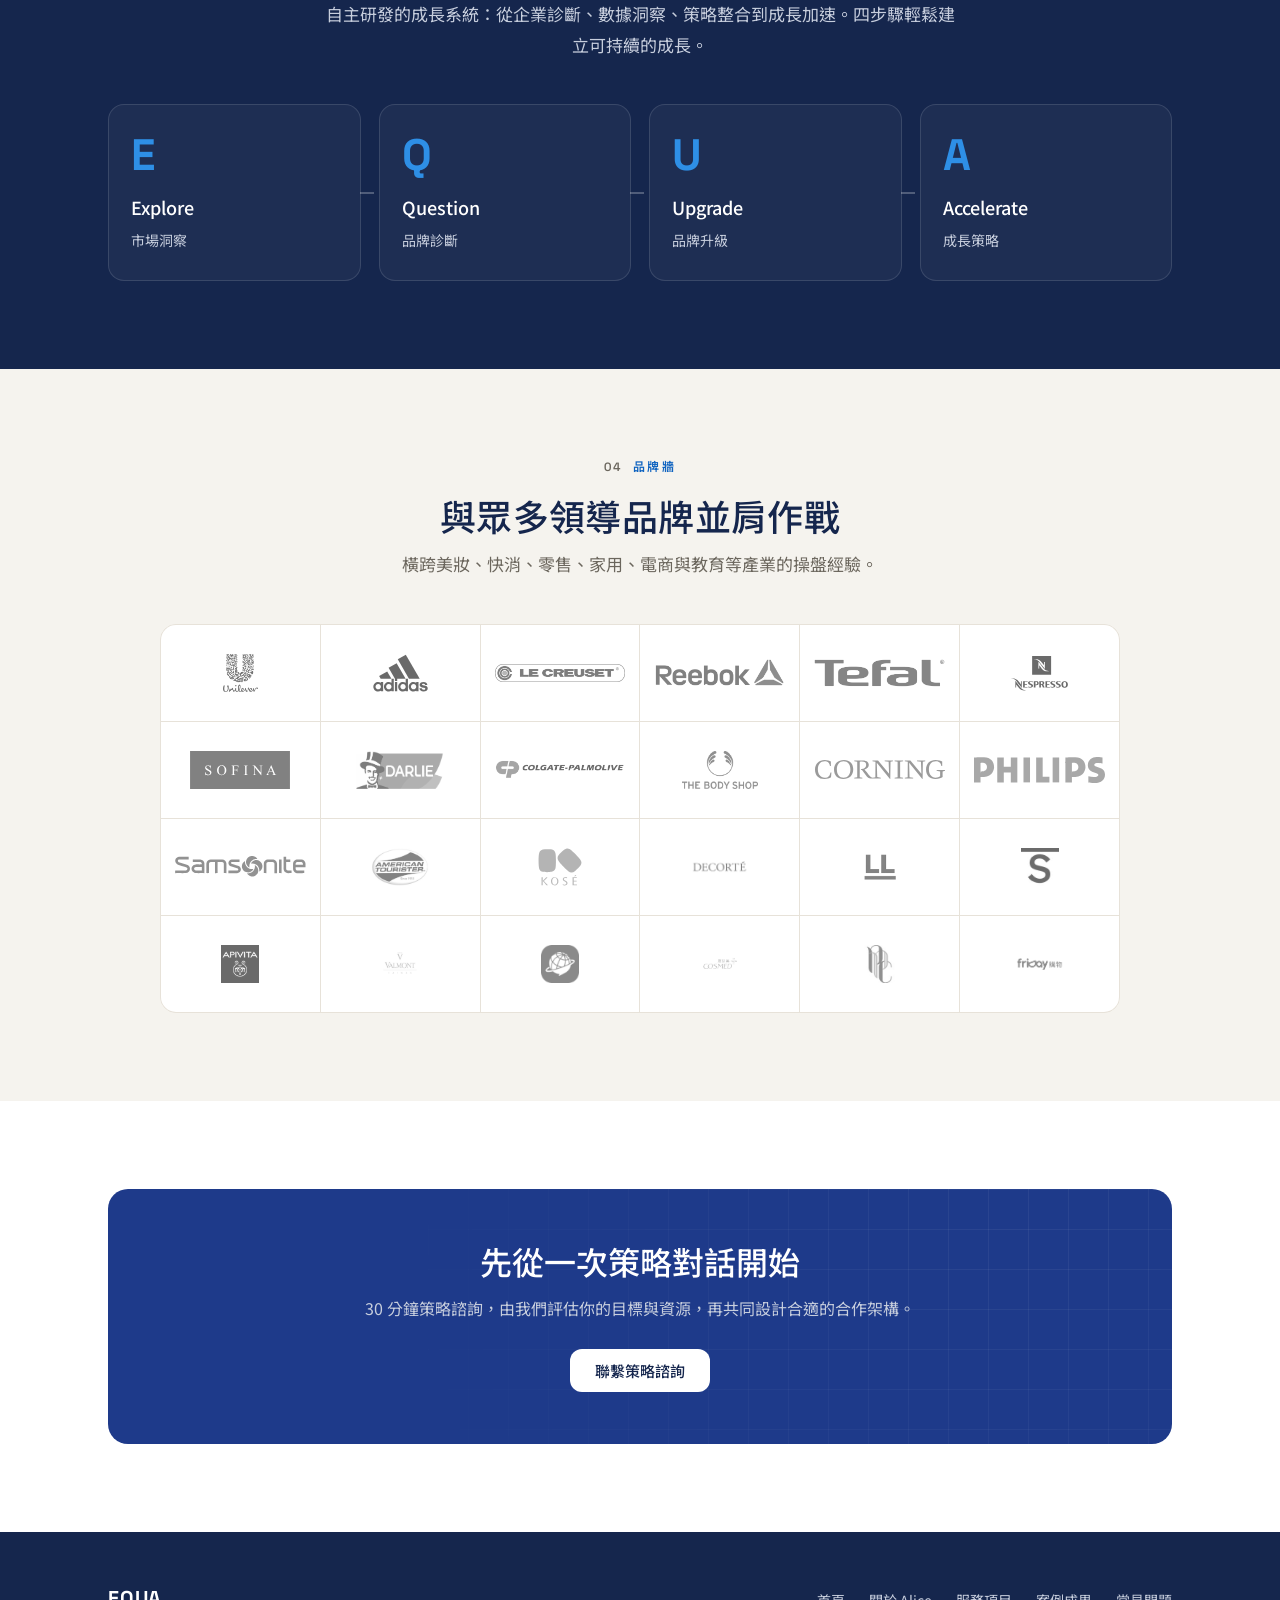
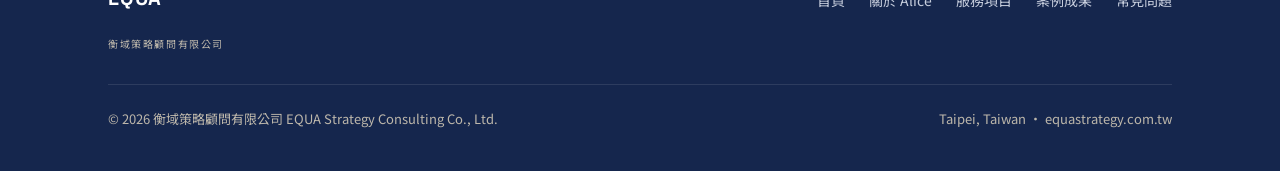
==== commit 4de6388d: "依客戶修改意見 v1 調整 + 新增案例成果頁 - 新增 cases.html 案例成果頁：電商成效(樂扣/舒適牌/雅漾/康寧數據卡)、   群眾募資(樂扣/飛利浦/特福)、品牌行銷活動(friDay" ====
--- a/index.html
+++ b/index.html
@@ -27,14 +27,15 @@
 <header class="site-header"><div class="wrap">
   <a class="brand" href="index.html">
     <img src="assets/logo.svg" alt="EQUA 衡域策略顧問標誌">
-    <span><span class="bt">EQUA</span><span class="bs">衡域策略顧問</span></span>
+    <span><span class="bt">EQUA</span><span class="bs">Strategy Consulting</span></span>
   </a>
   <button class="nav-toggle" aria-label="開啟選單" aria-controls="nav" aria-expanded="false">☰</button>
   <nav class="nav" id="nav">
     <a href="index.html" class="active">首頁</a>
-    <a href="about.html">關於</a>
-    <a href="services.html">服務</a>
-    <a href="contact.html">聯絡</a>
+    <a href="about.html">關於 Alice</a>
+    <a href="services.html">服務項目</a>
+    <a href="cases.html">案例成果</a>
+    <a href="contact.html">常見問題</a>
     <a href="mailto:Alice.wu1014@gmail.com?subject=%E9%A0%90%E7%B4%84%E7%AD%96%E7%95%A5%E8%AB%AE%E8%A9%A2%20-%20%E8%A1%A1%E5%9F%9F%E7%AD%96%E7%95%A5%E9%A1%A7%E5%95%8F" class="btn btn-accent nav-cta">聯繫策略諮詢</a>
   </nav>
 </div></header>
@@ -122,7 +123,7 @@
     <div class="card reveal d1"><div class="ic">01</div><h3>品牌現狀診斷</h3><p>梳理行銷與經營的痛點與機會點，用有效率的策略突破困境。</p></div>
     <div class="card reveal d2"><div class="ic">02</div><h3>商業模式規劃</h3><p>系統化的策略規劃，讓行銷漏斗與銷售漏斗每個環節穩固、提升綜效。</p></div>
     <div class="card reveal d3"><div class="ic">03</div><h3>品牌溝通定位</h3><p>創造具爆發力的品牌與溝通定位，含市場定位與新品上市 GTM 規劃。</p></div>
-    <div class="card reveal d1"><div class="ic">04</div><h3>360° 行銷策略</h3><p>精準導購與客群經營，打造自有私域流量池與 CRM 經營規劃。</p></div>
+    <div class="card reveal d1"><div class="ic">04</div><h3>360° 行銷策略</h3><p>精準數位行銷導購與客群經營，打造自有私域流量池與 CRM 經營規劃。</p></div>
     <div class="card reveal d2"><div class="ic">05</div><h3>AI SEO 規劃</h3><p>讓品牌在 AI 搜尋時代持續獲得曝光、推薦與商機。</p></div>
     <div class="card reveal d3"><div class="ic">06</div><h3>數位與社群</h3><p>社群口碑、內容經營與網紅行銷，打造品牌基底、讓影響力變現。</p></div>
   </div>
@@ -134,7 +135,7 @@
   <div class="center reveal">
     <div class="eyebrow"><span class="no">03</span> 方法論</div>
     <h2 class="sec-title">EQUA Framework™</h2>
-    <p class="sec-lead">自主研發的成長系統：從市場洞察、品牌診斷、品牌升級到成長策略，四階段建立可持續的成長。</p>
+    <p class="sec-lead">自主研發的成長系統：從企業診斷、數據洞察、策略整合到成長加速。四步驟輕鬆建立可持續的成長。</p>
   </div>
   <div class="framework">
     <div class="fw reveal d1"><div class="l">E</div><div class="t">Explore</div><div class="d">市場洞察</div></div>
@@ -194,7 +195,7 @@
       <span><span class="bt" style="font-family:var(--mono);font-weight:700;font-size:20px">EQUA</span><br><span class="bs">衡域策略顧問有限公司</span></span>
     </div>
     <nav class="fnav">
-      <a href="index.html">首頁</a><a href="about.html">關於</a><a href="services.html">服務</a><a href="contact.html">聯絡</a>
+      <a href="index.html">首頁</a><a href="about.html">關於 Alice</a><a href="services.html">服務項目</a><a href="cases.html">案例成果</a><a href="contact.html">常見問題</a>
     </nav>
   </div>
   <div class="bottom">
--- a/assets/style.css
+++ b/assets/style.css
@@ -51,7 +51,7 @@
 .brand img{width:34px;height:34px}
 .brand > span{display:flex;flex-direction:column;justify-content:center}
 .brand .bt{display:block;font-family:var(--mono);font-weight:700;font-size:20px;color:var(--ink);letter-spacing:.04em;line-height:1}
-.brand .bs{display:block;font-size:11px;color:var(--slate);letter-spacing:.16em;margin-top:3px}
+.brand .bs{display:block;font-family:var(--mono);font-size:10px;color:var(--slate);letter-spacing:.16em;text-transform:uppercase;margin-top:3px}
 .nav{margin-left:auto;display:flex;align-items:center;gap:26px}
 .nav a{color:var(--slate);font-size:15px;font-weight:500}
 .nav a:hover{color:var(--indigo);text-decoration:none}
@@ -66,7 +66,7 @@
 .hero::before{content:"";position:absolute;inset:0;
   background-image:linear-gradient(rgba(255,255,255,.05) 1px,transparent 1px),linear-gradient(90deg,rgba(255,255,255,.05) 1px,transparent 1px);
   background-size:54px 54px;-webkit-mask-image:radial-gradient(circle at 82% 24%,#000,transparent 68%);mask-image:radial-gradient(circle at 82% 24%,#000,transparent 68%)}
-.hero .wrap{position:relative;padding:104px 28px 96px}
+.hero .wrap{position:relative;padding:84px 28px 76px}
 .hero-eyebrow{font-family:var(--mono);letter-spacing:.2em;font-size:13px;color:#8FB4E6;text-transform:uppercase;margin-bottom:22px}
 .hero h1{color:#fff;font-size:clamp(34px,5vw,58px);line-height:1.18;letter-spacing:.01em;font-weight:500;max-width:16em}
 .hero h1 .hl{color:var(--electric)}
@@ -129,7 +129,7 @@
 
 /* ---------- tiers ---------- */
 .tier{background:#fff;border:1px solid var(--line);border-radius:var(--r-md);padding:32px;display:flex;flex-direction:column;height:100%}
-.tier.feat{border:2px solid var(--electric)}
+.tier.feat{border:1px solid var(--line)}
 .tier .badge{align-self:flex-start;background:var(--cloud);color:var(--indigo);font-size:12px;font-weight:500;padding:4px 12px;border-radius:999px;margin-bottom:14px}
 .tier h3{font-size:20px}
 .tier .term{font-family:var(--mono);color:var(--slate);font-size:13px;margin:4px 0 18px}
@@ -213,7 +213,7 @@
 .reveal.d4{transition-delay:.32s}.reveal.d5{transition-delay:.40s}.reveal.d6{transition-delay:.48s}
 
 /* Hero 兩欄 + 動態棋盤圖像 */
-.hero .wrap{display:grid;grid-template-columns:1.15fr .85fr;gap:40px;align-items:center}
+.hero .wrap:has(.hero-art){display:grid;grid-template-columns:1.15fr .85fr;gap:40px;align-items:center}
 .hero-copy{min-width:0}
 .hero-art{position:relative;display:flex;justify-content:center;align-items:center}
 .hero-art svg{width:100%;max-width:400px;height:auto}
@@ -265,7 +265,7 @@
   .founder .avatar{margin:0 auto}
   .founder .tags{justify-content:center}
   .logowall{grid-template-columns:repeat(4,1fr)}
-  .hero .wrap{grid-template-columns:1fr;gap:8px}
+  .hero .wrap:has(.hero-art){grid-template-columns:1fr;gap:8px}
   .hero-art{display:none}
 }
 @media(max-width:720px){
@@ -284,3 +284,45 @@
   .reveal{opacity:1;transform:none}
   html{scroll-behavior:auto}
 }
+
+/* ==========================================================================
+   案例成果 Cases
+   ========================================================================== */
+.case-metrics{display:grid;grid-template-columns:repeat(2,1fr);gap:22px}
+.cm{background:var(--ink);color:#fff;border-radius:var(--r-md);padding:30px;position:relative;overflow:hidden}
+.cm::before{content:"";position:absolute;inset:0;background-image:linear-gradient(rgba(255,255,255,.05) 1px,transparent 1px),linear-gradient(90deg,rgba(255,255,255,.05) 1px,transparent 1px);background-size:30px 30px;-webkit-mask-image:radial-gradient(circle at 90% 12%,#000,transparent 60%);mask-image:radial-gradient(circle at 90% 12%,#000,transparent 60%)}
+.cm>*{position:relative}
+.cm .bt2{font-weight:500;font-size:19px;color:#fff}
+.cm .bs2{color:#8FB4E6;font-family:var(--mono);font-size:13px;margin:3px 0 22px}
+.cm .stats{display:flex;flex-wrap:wrap;gap:26px}
+.cm .stat .v{font-family:var(--mono);font-weight:700;font-size:36px;line-height:1;color:var(--electric)}
+.cm .stat .k{color:#C7CEDD;font-size:13px;margin-top:6px}
+.cm .desc{color:#C7CEDD;font-size:14px;line-height:1.7;margin-top:22px;border-top:1px solid rgba(255,255,255,.12);padding-top:18px}
+
+.cf-grid{display:grid;grid-template-columns:repeat(4,1fr);gap:20px}
+.cf{background:#fff;border:1px solid var(--line);border-radius:var(--r-md);overflow:hidden;display:flex;flex-direction:column}
+.cf .ph{height:210px;background:#EEF0F4;display:flex;align-items:center;justify-content:center;overflow:hidden}
+.cf .ph img{width:100%;height:100%;object-fit:contain}
+.cf .body{padding:16px 18px}
+.cf .body h3{font-size:16px;margin-bottom:4px}
+.cf .body p{color:var(--slate);font-size:13px;margin:0}
+
+.case-grid{display:grid;grid-template-columns:repeat(3,1fr);gap:20px}
+.case-card{background:#fff;border:1px solid var(--line);border-radius:var(--r-md);overflow:hidden;transition:transform .18s,border-color .18s;display:flex;flex-direction:column}
+.case-card:hover{transform:translateY(-3px);border-color:#cfd6e6}
+.case-card .ph{position:relative;height:190px;overflow:hidden;background:#EEF0F4}
+.case-card .ph img{width:100%;height:100%;object-fit:cover;transition:transform .35s}
+.case-card:hover .ph img{transform:scale(1.05)}
+.case-card .cat{position:absolute;top:12px;left:12px;background:rgba(15,38,77,.86);color:#fff;font-size:11px;padding:4px 11px;border-radius:999px;letter-spacing:.03em}
+.case-card .body{padding:18px 20px;flex:1}
+.case-card .body h3{font-size:16px;line-height:1.45;margin-bottom:6px}
+.case-card .body p{color:var(--slate);font-size:13px;line-height:1.65;margin:0}
+
+@media(max-width:900px){
+  .case-metrics{grid-template-columns:1fr}
+  .cf-grid{grid-template-columns:repeat(2,1fr)}
+  .case-grid{grid-template-columns:repeat(2,1fr)}
+}
+@media(max-width:560px){
+  .cf-grid,.case-grid{grid-template-columns:1fr}
+}
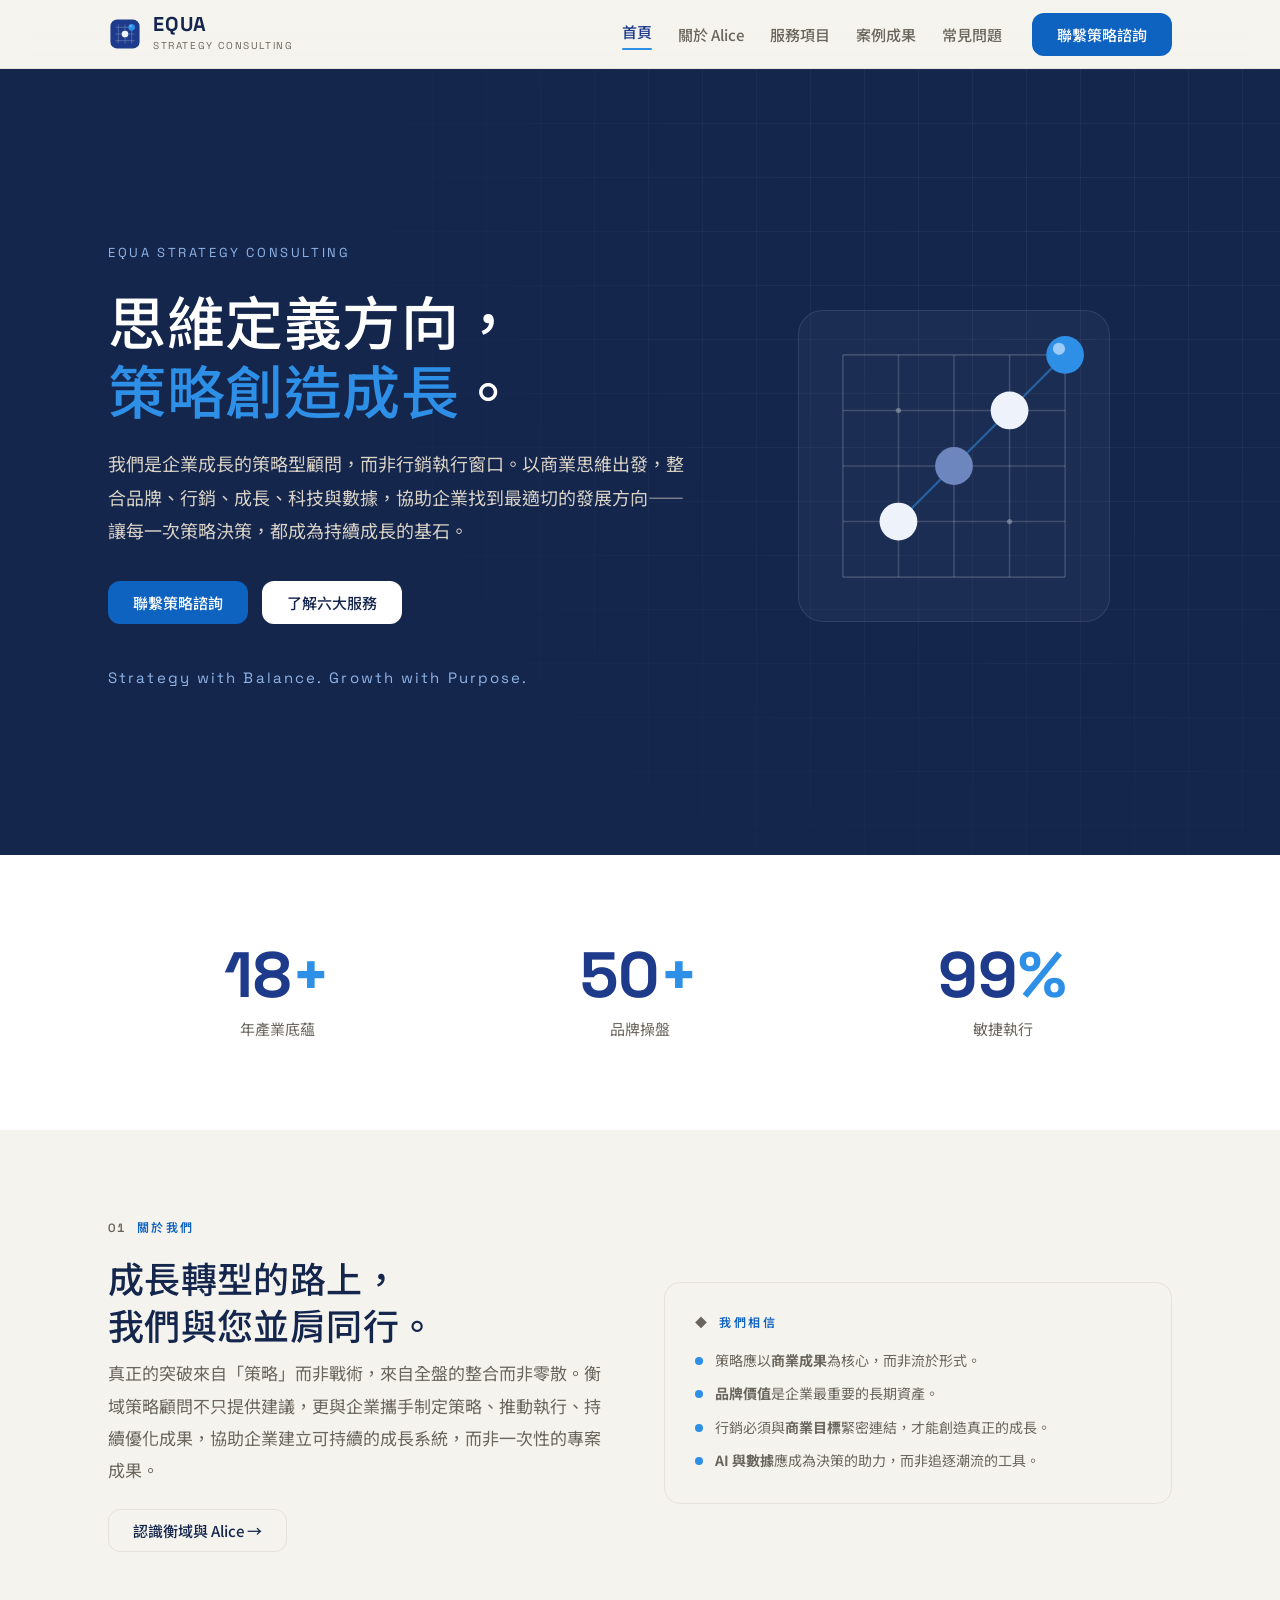
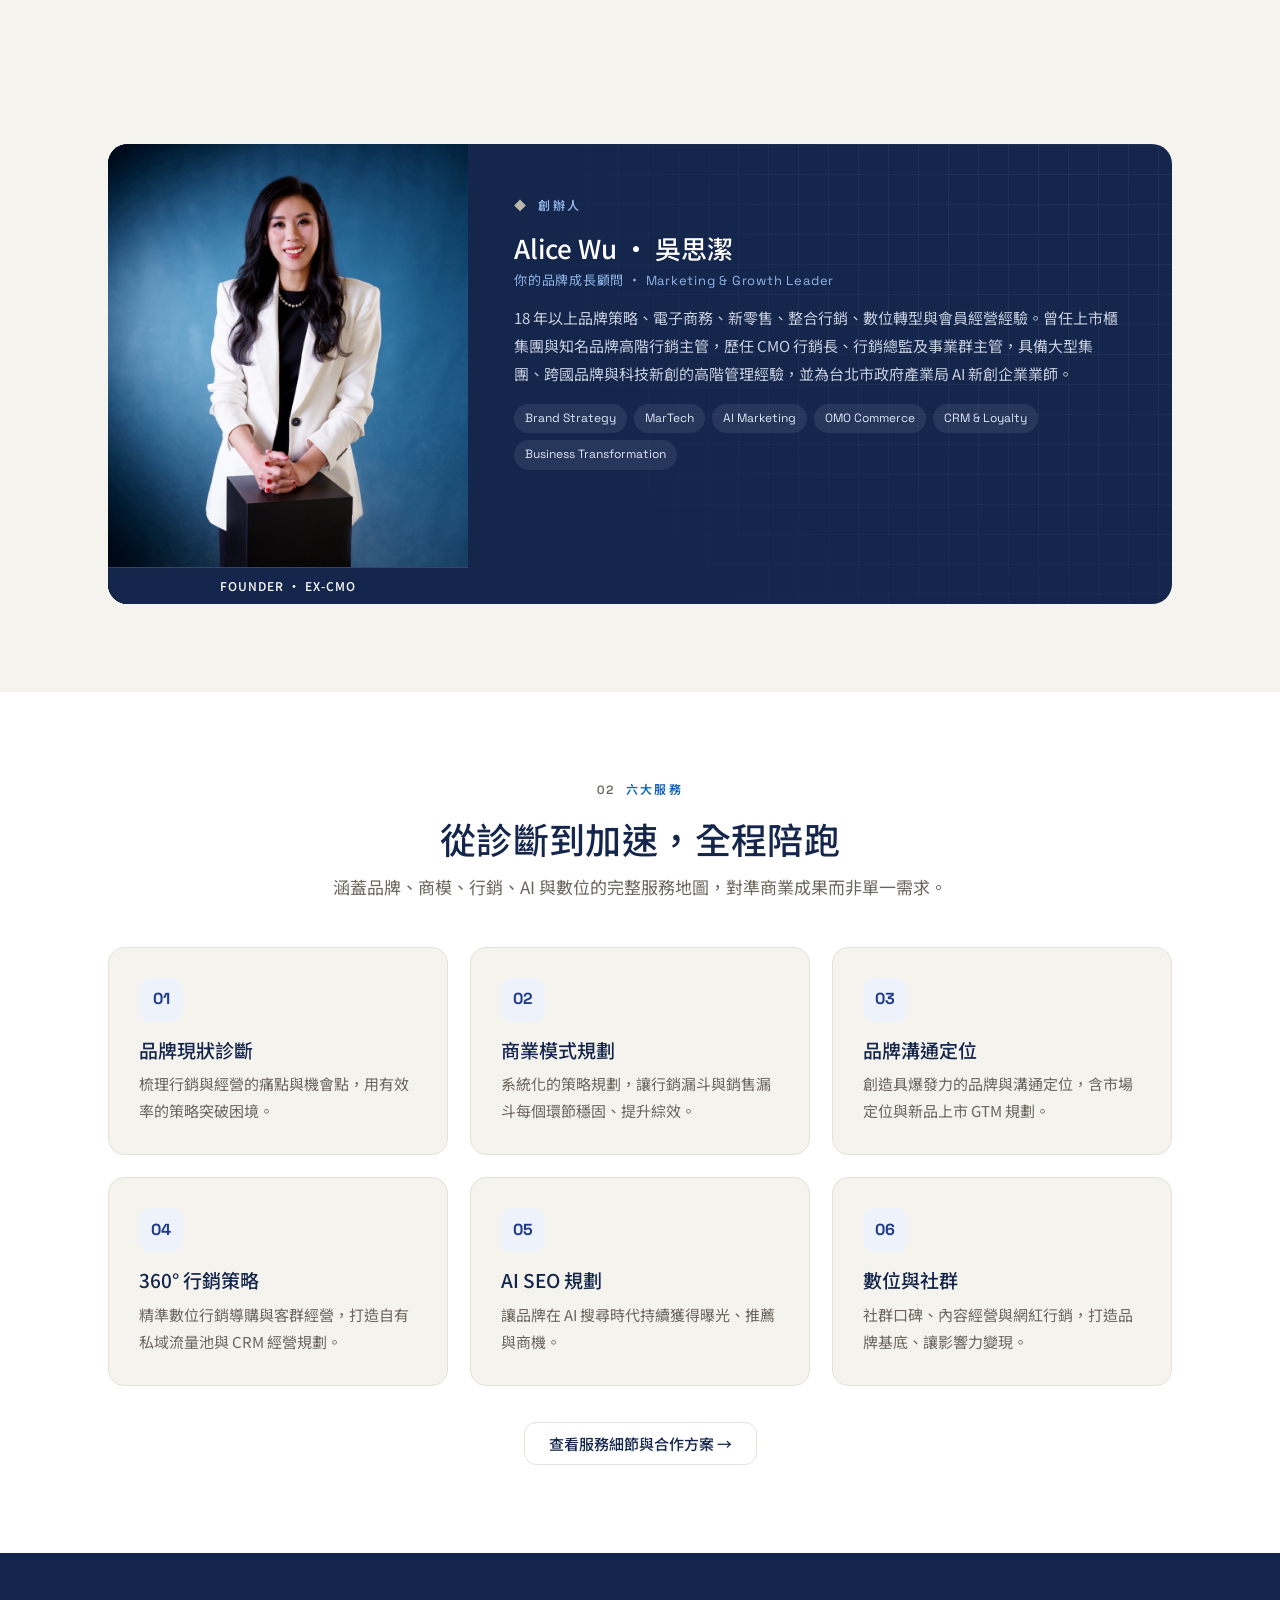
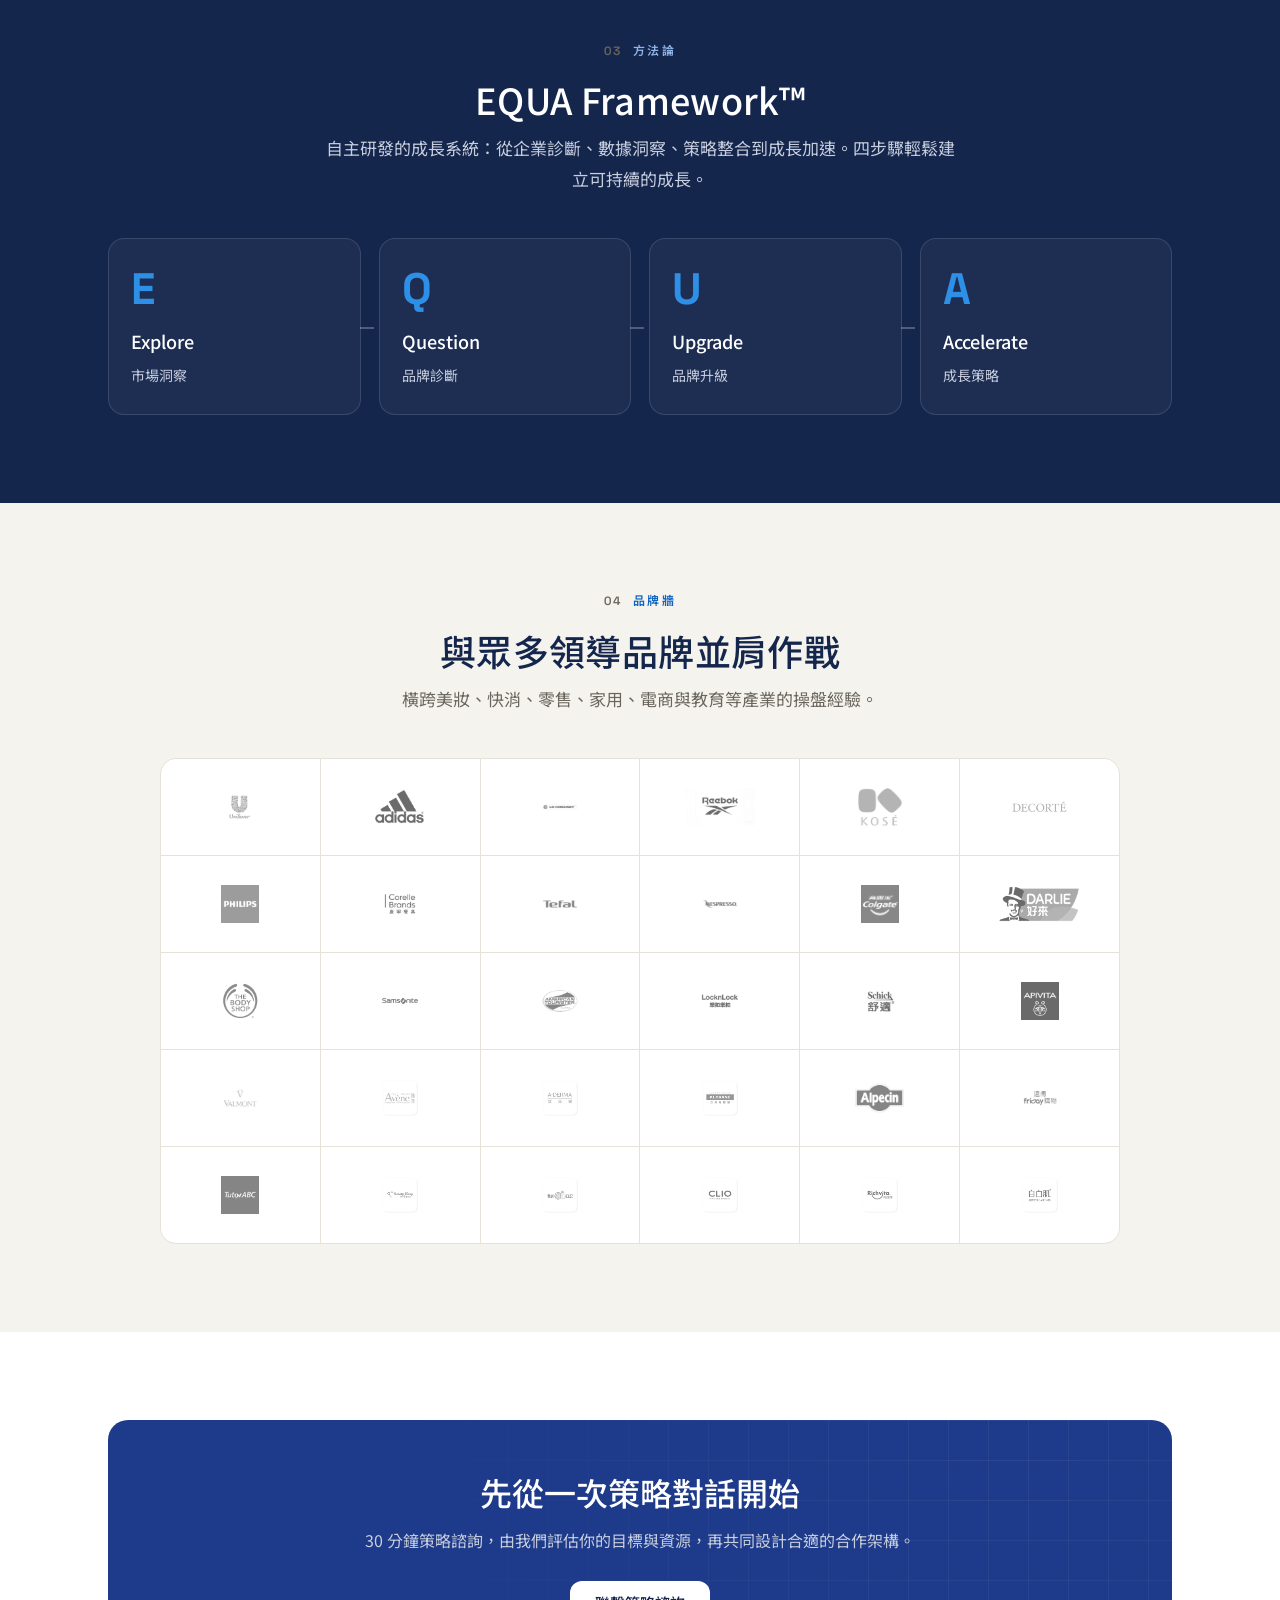
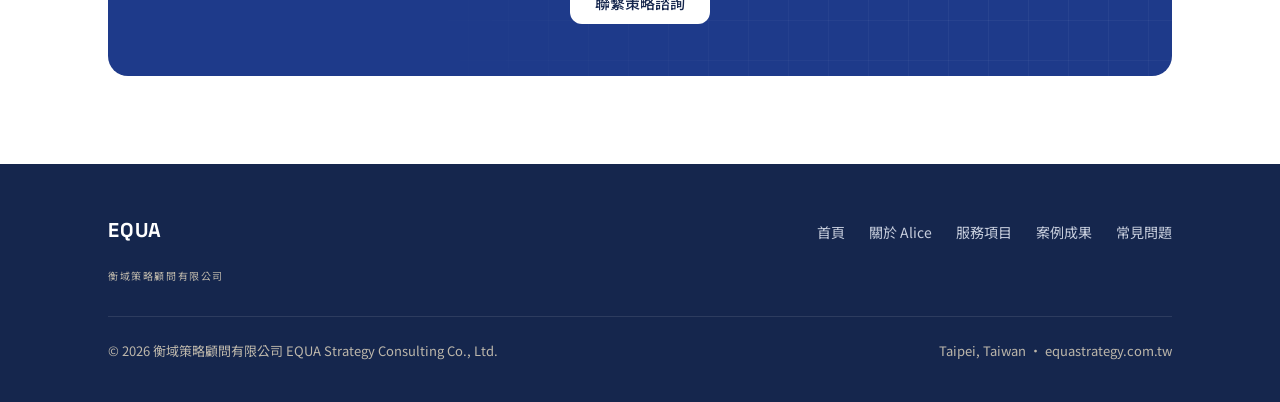
==== commit 3fd2be64: "更新品牌牆(整組換新 30 個官方 logo) + 首頁創辦人區放大 - 品牌牆改用客戶提供的新 logo 資料夾共 30 個(含我的美麗日記、CLIO、蔻羅蘭、艾芙美等) - 首頁創辦人 band " ====
--- a/index.html
+++ b/index.html
@@ -153,30 +153,36 @@
     <p class="sec-lead" style="margin-left:auto;margin-right:auto">橫跨美妝、快消、零售、家用、電商與教育等產業的操盤經驗。</p>
   </div>
   <div class="logowall reveal">
-    <div class="cell"><img src="assets/brands/01-unilever.png" alt="Unilever 聯合利華" loading="lazy"></div>
-    <div class="cell"><img src="assets/brands/02-adidas.svg" alt="adidas" loading="lazy"></div>
-    <div class="cell"><img src="assets/brands/03-lecreuset.png" alt="Le Creuset" loading="lazy"></div>
-    <div class="cell"><img src="assets/brands/04-reebok.png" alt="Reebok" loading="lazy"></div>
-    <div class="cell"><img src="assets/brands/05-tefal.png" alt="Tefal 特福" loading="lazy"></div>
-    <div class="cell"><img src="assets/brands/06-nespresso.svg" alt="Nespresso" loading="lazy"></div>
-    <div class="cell"><img src="assets/brands/07-sofina.svg" alt="SOFINA 蘇菲娜" loading="lazy"></div>
-    <div class="cell"><img src="assets/brands/08-darlie.png" alt="Darlie 好來" loading="lazy"></div>
-    <div class="cell"><img src="assets/brands/09-colgate.png" alt="Colgate 高露潔" loading="lazy"></div>
-    <div class="cell"><img src="assets/brands/10-thebodyshop.png" alt="The Body Shop" loading="lazy"></div>
-    <div class="cell"><img src="assets/brands/11-corning.svg" alt="Corning 康寧" loading="lazy"></div>
-    <div class="cell"><img src="assets/brands/12-philips.svg" alt="Philips 飛利浦" loading="lazy"></div>
-    <div class="cell"><img src="assets/brands/13-samsonite.svg" alt="Samsonite" loading="lazy"></div>
-    <div class="cell"><img src="assets/brands/14-americantourister.png" alt="American Tourister" loading="lazy"></div>
-    <div class="cell"><img src="assets/brands/15-kose.svg" alt="KOSÉ 高絲" loading="lazy"></div>
-    <div class="cell"><img src="assets/brands/16-decorte.png" alt="DECORTÉ 黛珂" loading="lazy"></div>
-    <div class="cell"><img src="assets/brands/17-locknlock.png" alt="Lock&amp;Lock 樂扣樂扣" loading="lazy"></div>
-    <div class="cell"><img src="assets/brands/18-schick.png" alt="Schick 舒適牌" loading="lazy"></div>
-    <div class="cell"><img src="assets/brands/19-apivita.png" alt="Apivita" loading="lazy"></div>
-    <div class="cell"><img src="assets/brands/20-valmont.jpg" alt="Valmont" loading="lazy"></div>
-    <div class="cell"><img src="assets/brands/21-tutorabc.png" alt="TutorABC" loading="lazy"></div>
-    <div class="cell"><img src="assets/brands/22-cosmed.jpg" alt="Cosmed 統一藥妝" loading="lazy"></div>
-    <div class="cell"><img src="assets/brands/23-unipresident.jpeg" alt="統一藥品 Uni-President" loading="lazy"></div>
-    <div class="cell"><img src="assets/brands/24-friday.png" alt="遠傳 friDay 購物" loading="lazy"></div>
+    <div class="cell"><img src="assets/brands/unilever.png" alt="Unilever 聯合利華" loading="lazy"></div>
+    <div class="cell"><img src="assets/brands/adidas.jpg" alt="adidas 愛迪達" loading="lazy"></div>
+    <div class="cell"><img src="assets/brands/lecreuset.png" alt="Le Creuset" loading="lazy"></div>
+    <div class="cell"><img src="assets/brands/reebok.jpg" alt="Reebok" loading="lazy"></div>
+    <div class="cell"><img src="assets/brands/kose.png" alt="KOSÉ 高絲" loading="lazy"></div>
+    <div class="cell"><img src="assets/brands/decorte.jpg" alt="DECORTÉ 黛珂" loading="lazy"></div>
+    <div class="cell"><img src="assets/brands/philips.png" alt="Philips 飛利浦" loading="lazy"></div>
+    <div class="cell"><img src="assets/brands/corning.png" alt="Corning 康寧" loading="lazy"></div>
+    <div class="cell"><img src="assets/brands/tefal.png" alt="Tefal 特福" loading="lazy"></div>
+    <div class="cell"><img src="assets/brands/nespresso.png" alt="Nespresso" loading="lazy"></div>
+    <div class="cell"><img src="assets/brands/colgate.png" alt="Colgate 高露潔" loading="lazy"></div>
+    <div class="cell"><img src="assets/brands/darlie.png" alt="Darlie 好來" loading="lazy"></div>
+    <div class="cell"><img src="assets/brands/thebodyshop.png" alt="The Body Shop" loading="lazy"></div>
+    <div class="cell"><img src="assets/brands/samsonite.png" alt="Samsonite" loading="lazy"></div>
+    <div class="cell"><img src="assets/brands/americantourister.png" alt="American Tourister" loading="lazy"></div>
+    <div class="cell"><img src="assets/brands/locknlock.png" alt="Lock&amp;Lock 樂扣" loading="lazy"></div>
+    <div class="cell"><img src="assets/brands/schick.jpg" alt="Schick 舒適" loading="lazy"></div>
+    <div class="cell"><img src="assets/brands/apivita.png" alt="Apivita" loading="lazy"></div>
+    <div class="cell"><img src="assets/brands/valmont.png" alt="Valmont" loading="lazy"></div>
+    <div class="cell"><img src="assets/brands/avene.jpg" alt="Avène 雅漾" loading="lazy"></div>
+    <div class="cell"><img src="assets/brands/aderma.jpg" alt="A-Derma 艾芙美" loading="lazy"></div>
+    <div class="cell"><img src="assets/brands/klorane.jpg" alt="Klorane 蔻羅蘭" loading="lazy"></div>
+    <div class="cell"><img src="assets/brands/sofina.png" alt="沃膚" loading="lazy"></div>
+    <div class="cell"><img src="assets/brands/friday.png" alt="遠傳 friDay 購物" loading="lazy"></div>
+    <div class="cell"><img src="assets/brands/tutorabc.png" alt="TutorABC" loading="lazy"></div>
+    <div class="cell"><img src="assets/brands/mybeauty.jpg" alt="我的美麗日記" loading="lazy"></div>
+    <div class="cell"><img src="assets/brands/myhealth.jpg" alt="我的健康日記" loading="lazy"></div>
+    <div class="cell"><img src="assets/brands/clio.jpg" alt="CLIO" loading="lazy"></div>
+    <div class="cell"><img src="assets/brands/ljw.jpg" alt="利捷維" loading="lazy"></div>
+    <div class="cell"><img src="assets/brands/zibaiji.jpg" alt="自白肌" loading="lazy"></div>
   </div>
 </div></section>
 
--- a/assets/style.css
+++ b/assets/style.css
@@ -229,12 +229,13 @@
 .go-stone,.go-key{transform-origin:center;transform-box:fill-box}
 
 /* 創辦人 home 區 */
-.founder{background:var(--ink);color:#fff;border-radius:var(--r-lg);padding:44px;display:grid;grid-template-columns:220px 1fr;gap:40px;align-items:center;position:relative;overflow:hidden}
-.founder::before{content:"";position:absolute;inset:0;background-image:linear-gradient(rgba(255,255,255,.05) 1px,transparent 1px),linear-gradient(90deg,rgba(255,255,255,.05) 1px,transparent 1px);background-size:30px 30px;-webkit-mask-image:radial-gradient(circle at 12% 20%,#000,transparent 62%);mask-image:radial-gradient(circle at 12% 20%,#000,transparent 62%)}
+.founder{background:var(--ink);color:#fff;border-radius:var(--r-lg);padding:0;display:grid;grid-template-columns:360px 1fr;gap:0;align-items:stretch;position:relative;overflow:hidden;min-height:460px}
+.founder > div:last-child{padding:52px 52px 52px 46px}
+.founder::before{content:"";position:absolute;inset:0;background-image:linear-gradient(rgba(255,255,255,.05) 1px,transparent 1px),linear-gradient(90deg,rgba(255,255,255,.05) 1px,transparent 1px);background-size:30px 30px;-webkit-mask-image:radial-gradient(circle at 12% 20%,#000,transparent 62%);mask-image:radial-gradient(circle at 90% 16%,#000,transparent 60%)}
 .founder > *{position:relative}
 .founder h3{color:#fff}
-.founder .avatar{width:220px;height:220px;border-radius:var(--r-lg);background:#0f1c3a;display:flex;align-items:center;justify-content:center;position:relative;overflow:hidden;border:1px solid rgba(255,255,255,.12)}
-.founder .avatar img{position:absolute;inset:0;width:100%;height:100%;object-fit:cover;object-position:center 20%}
+.founder .avatar{width:360px;height:auto;min-height:100%;border-radius:0;background:#0f1c3a;display:flex;align-items:center;justify-content:center;position:relative;overflow:hidden}
+.founder .avatar img{position:absolute;inset:0;width:100%;height:100%;object-fit:cover;object-position:center 15%}
 .founder .avatar .ini{font-family:var(--mono);font-weight:700;font-size:64px;color:#fff;letter-spacing:.04em}
 .founder .avatar .badge{position:absolute;bottom:0;left:0;right:0;background:var(--ink);color:#fff;font-size:12px;font-weight:500;text-align:center;padding:7px;letter-spacing:.08em;border-top:1px solid rgba(255,255,255,.14)}
 .founder .role{color:#8FB4E6;font-family:var(--mono);font-size:13px;letter-spacing:.06em;margin:4px 0 12px}
@@ -262,7 +263,8 @@
 
 @media(max-width:900px){
   .founder{grid-template-columns:1fr;text-align:center}
-  .founder .avatar{margin:0 auto}
+  .founder .avatar{width:100%;min-height:340px}
+  .founder > div:last-child{padding:32px 24px}
   .founder .tags{justify-content:center}
   .logowall{grid-template-columns:repeat(4,1fr)}
   .hero .wrap:has(.hero-art){grid-template-columns:1fr;gap:8px}
@@ -326,3 +328,23 @@
 @media(max-width:560px){
   .cf-grid,.case-grid{grid-template-columns:1fr}
 }
+
+/* ---------- 關於頁：創辦人大版位 ---------- */
+.founder-full{display:grid;grid-template-columns:340px 1fr;gap:0;align-items:stretch;background:#fff;border:1px solid var(--line);border-radius:var(--r-lg);overflow:hidden}
+.ff-photo{position:relative;min-height:460px;background:var(--ink)}
+.ff-photo img{position:absolute;inset:0;width:100%;height:100%;object-fit:cover;object-position:center 16%}
+.ff-body{padding:38px 42px}
+.ff-body h3{font-size:26px}
+.ff-role{color:var(--link);font-family:var(--mono);font-size:13px;letter-spacing:.04em;margin:6px 0 18px}
+.ff-hook{font-family:var(--serif);font-size:21px;line-height:1.7;color:var(--ink);margin:0 0 20px}
+.ff-hook em{font-style:normal;color:var(--electric);font-weight:500}
+.founder-full .tags{display:flex;flex-wrap:wrap;gap:8px;margin-bottom:24px}
+.founder-full .tags span{background:var(--cloud);color:var(--indigo);font-size:12px;padding:5px 12px;border-radius:999px;font-family:var(--mono)}
+.ff-list{margin:0;padding:0;list-style:none}
+.ff-list li{position:relative;padding-left:22px;color:var(--slate);font-size:15px;line-height:1.7;margin-top:10px}
+.ff-list li::before{content:"";position:absolute;left:0;top:11px;width:8px;height:8px;border-radius:50%;background:var(--electric)}
+@media(max-width:760px){
+  .founder-full{grid-template-columns:1fr}
+  .ff-photo{min-height:340px}
+  .ff-body{padding:28px 24px}
+}
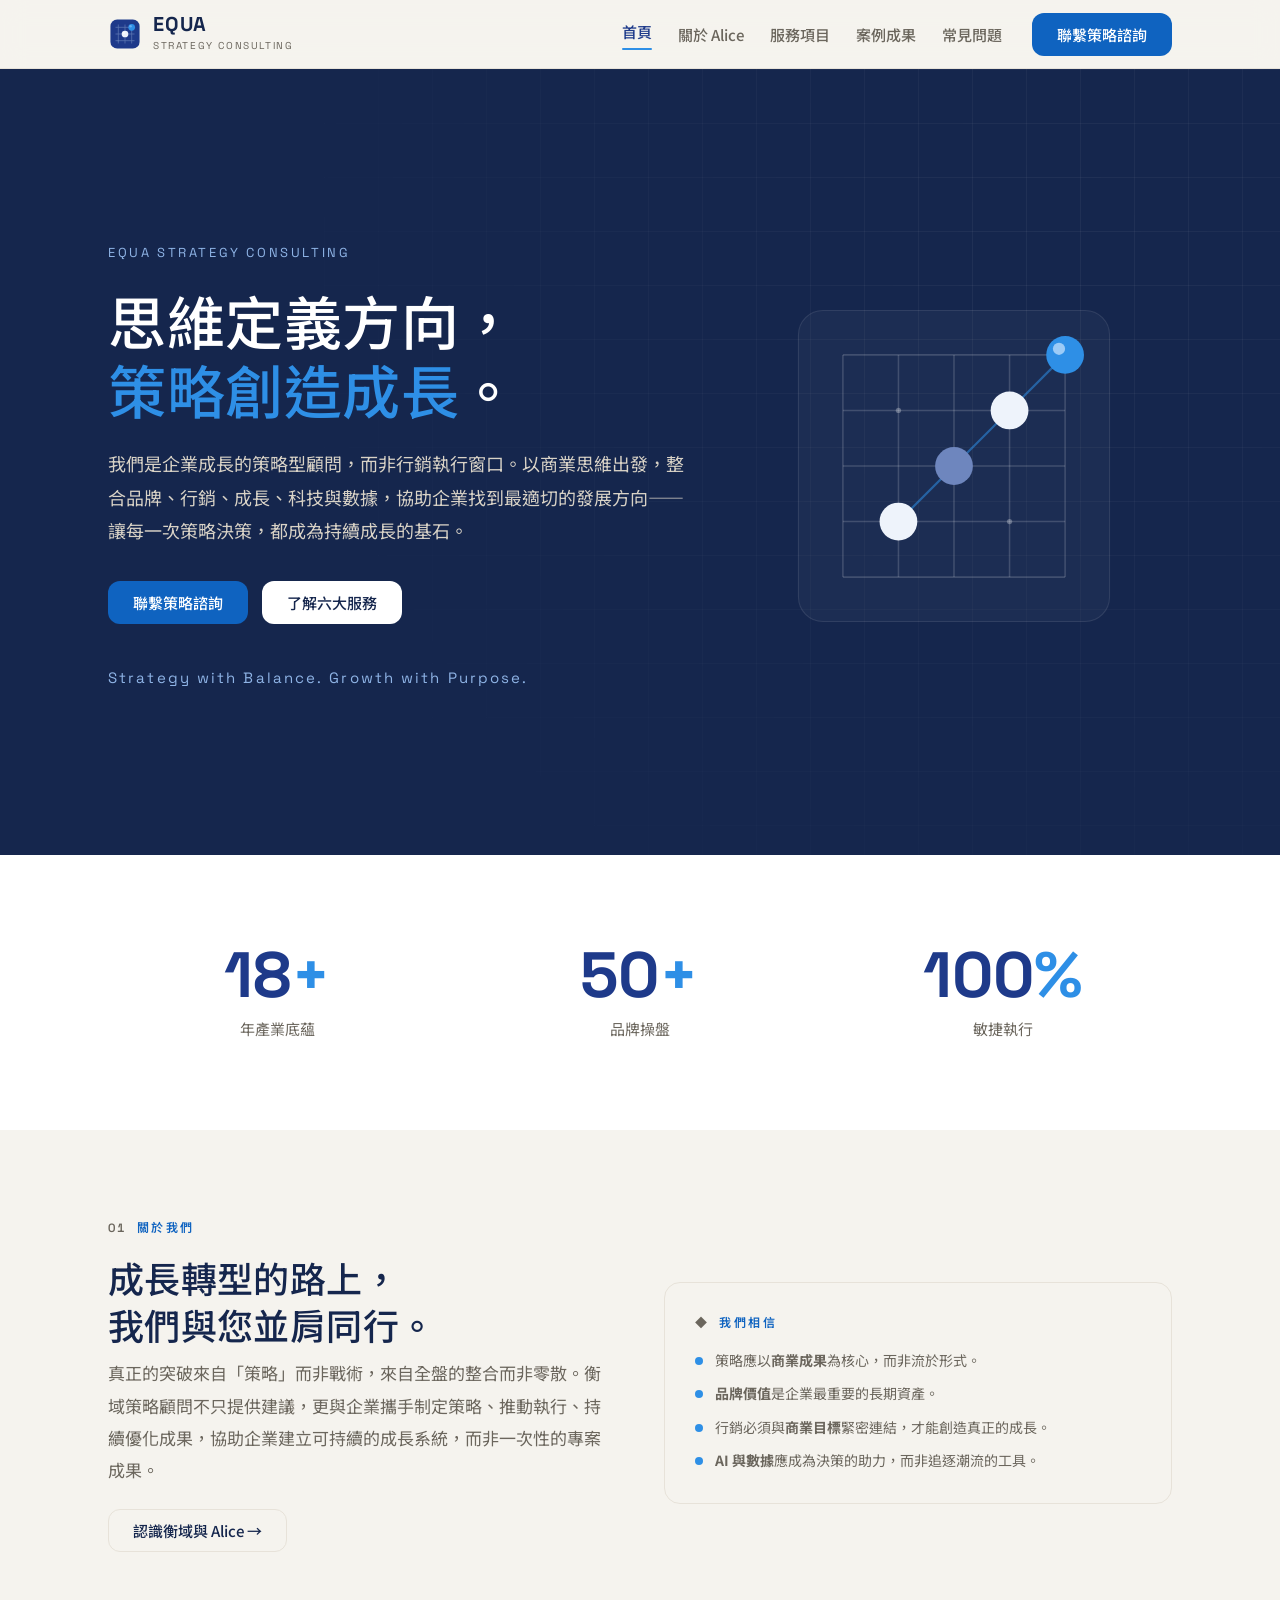
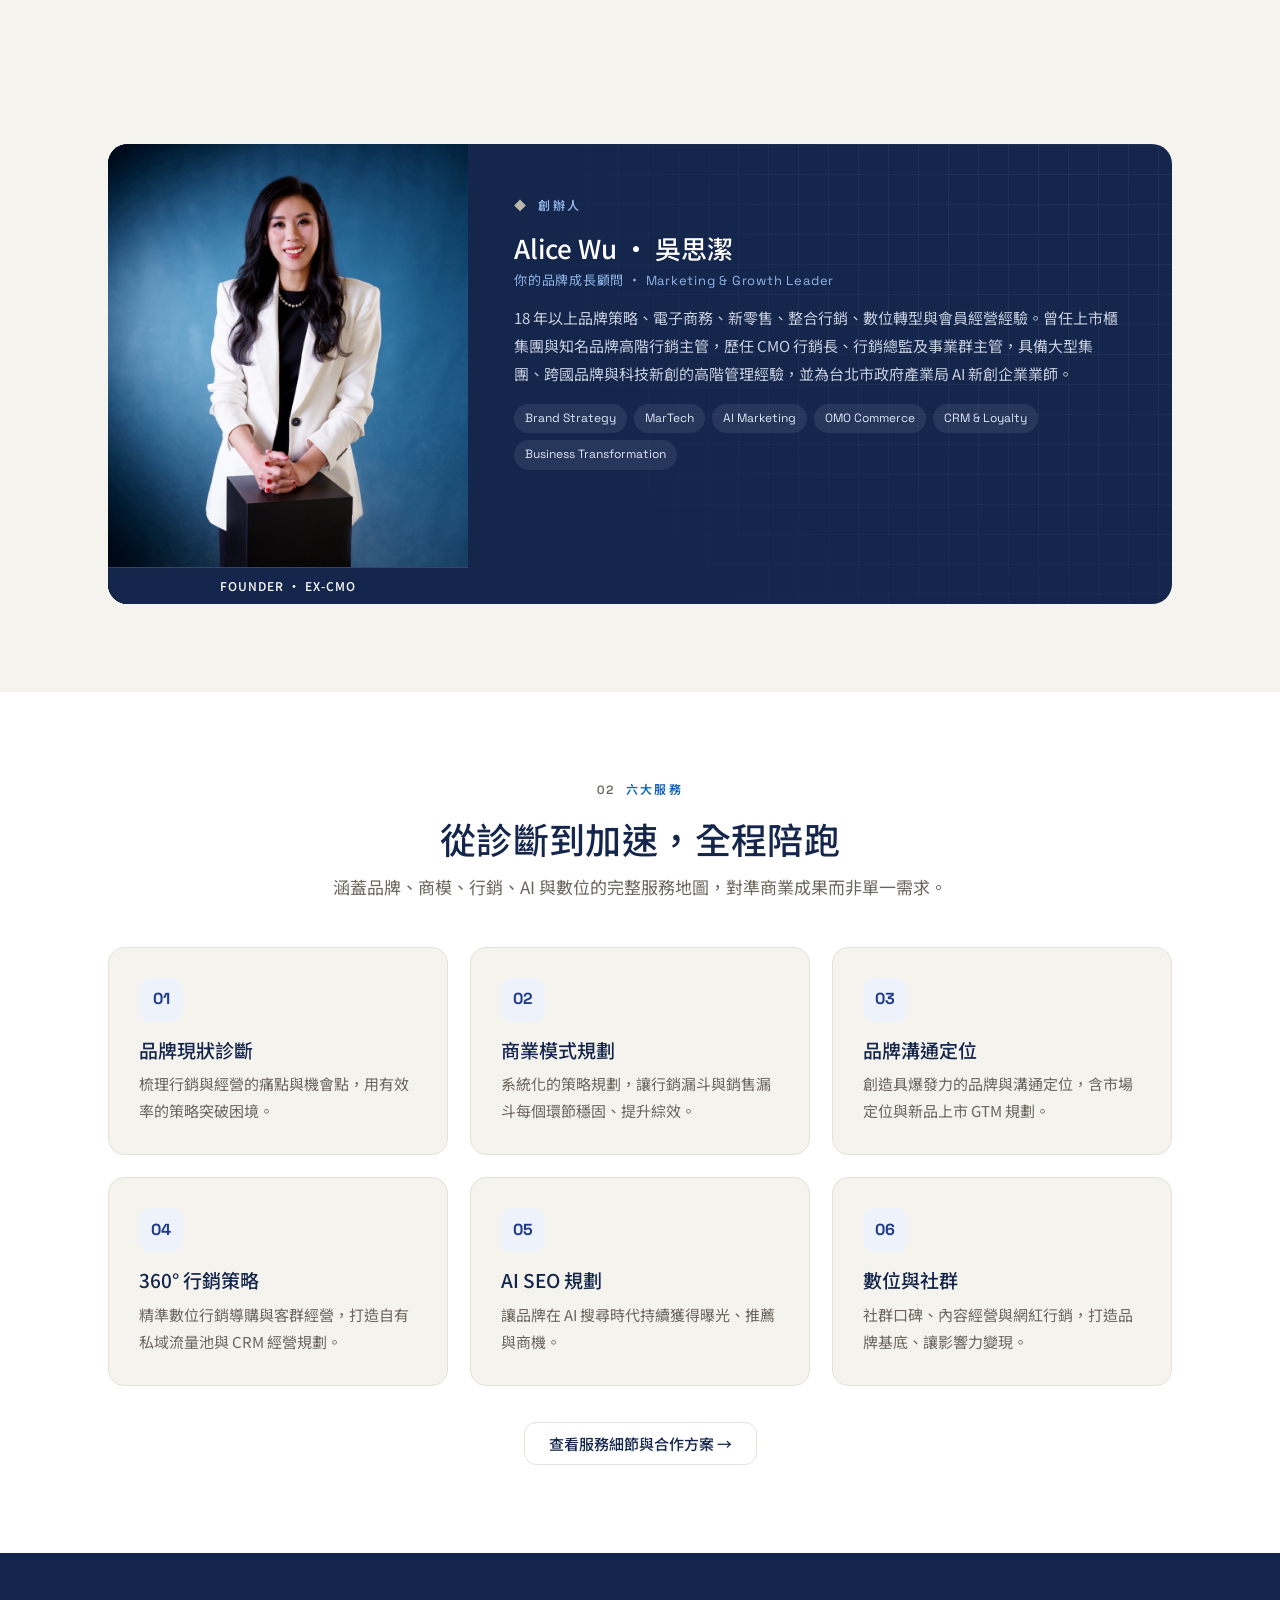
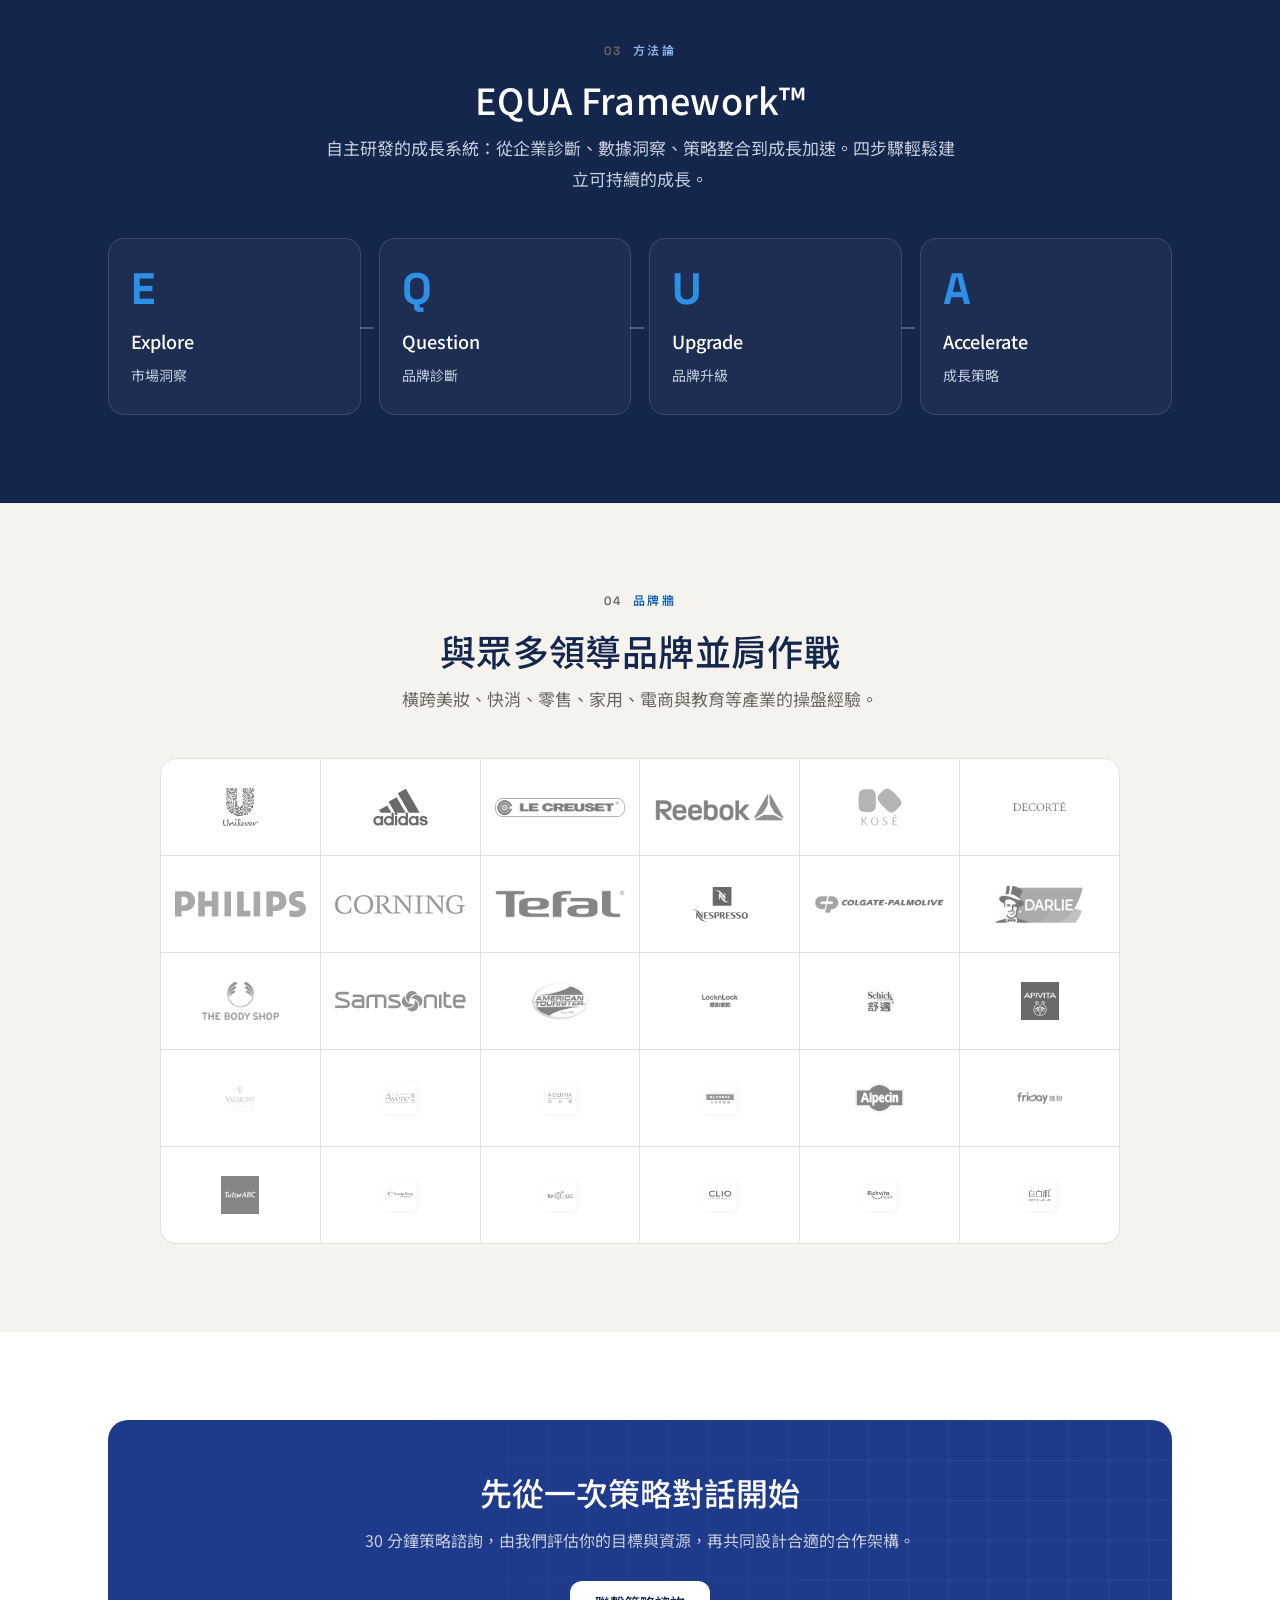
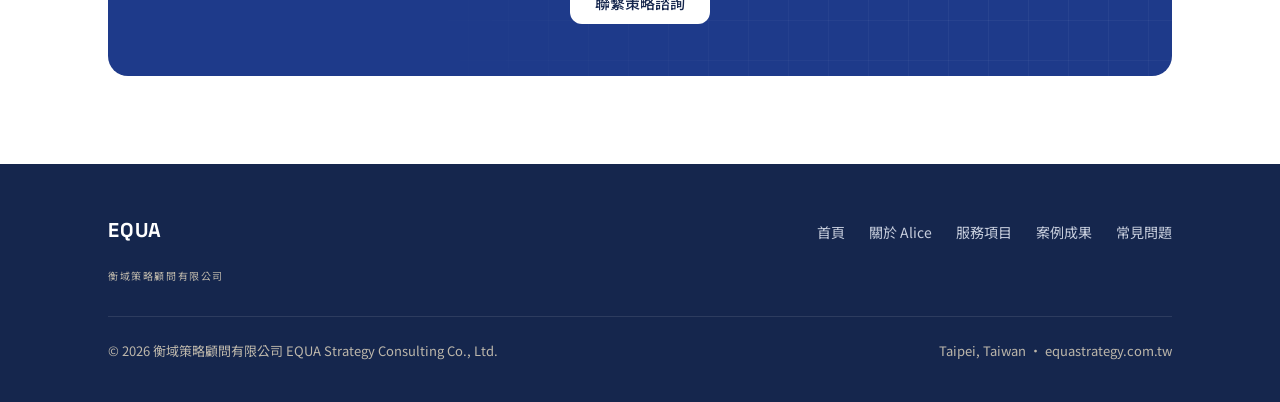
==== commit 92713665: "品牌牆逐一挑用較高解析度檔案 - 比較原始 Brand Logos 與新資料夾，每個品牌採較清晰/高解析版本 - 17 個改回原始高解析檔（含 adidas/nespresso/corning/phi" ====
--- a/index.html
+++ b/index.html
@@ -154,24 +154,24 @@
   </div>
   <div class="logowall reveal">
     <div class="cell"><img src="assets/brands/unilever.png" alt="Unilever 聯合利華" loading="lazy"></div>
-    <div class="cell"><img src="assets/brands/adidas.jpg" alt="adidas 愛迪達" loading="lazy"></div>
+    <div class="cell"><img src="assets/brands/adidas.svg" alt="adidas 愛迪達" loading="lazy"></div>
     <div class="cell"><img src="assets/brands/lecreuset.png" alt="Le Creuset" loading="lazy"></div>
-    <div class="cell"><img src="assets/brands/reebok.jpg" alt="Reebok" loading="lazy"></div>
-    <div class="cell"><img src="assets/brands/kose.png" alt="KOSÉ 高絲" loading="lazy"></div>
-    <div class="cell"><img src="assets/brands/decorte.jpg" alt="DECORTÉ 黛珂" loading="lazy"></div>
-    <div class="cell"><img src="assets/brands/philips.png" alt="Philips 飛利浦" loading="lazy"></div>
-    <div class="cell"><img src="assets/brands/corning.png" alt="Corning 康寧" loading="lazy"></div>
+    <div class="cell"><img src="assets/brands/reebok.png" alt="Reebok" loading="lazy"></div>
+    <div class="cell"><img src="assets/brands/kose.svg" alt="KOSÉ 高絲" loading="lazy"></div>
+    <div class="cell"><img src="assets/brands/decorte.png" alt="DECORTÉ 黛珂" loading="lazy"></div>
+    <div class="cell"><img src="assets/brands/philips.svg" alt="Philips 飛利浦" loading="lazy"></div>
+    <div class="cell"><img src="assets/brands/corning.svg" alt="Corning 康寧" loading="lazy"></div>
     <div class="cell"><img src="assets/brands/tefal.png" alt="Tefal 特福" loading="lazy"></div>
-    <div class="cell"><img src="assets/brands/nespresso.png" alt="Nespresso" loading="lazy"></div>
+    <div class="cell"><img src="assets/brands/nespresso.svg" alt="Nespresso" loading="lazy"></div>
     <div class="cell"><img src="assets/brands/colgate.png" alt="Colgate 高露潔" loading="lazy"></div>
     <div class="cell"><img src="assets/brands/darlie.png" alt="Darlie 好來" loading="lazy"></div>
     <div class="cell"><img src="assets/brands/thebodyshop.png" alt="The Body Shop" loading="lazy"></div>
-    <div class="cell"><img src="assets/brands/samsonite.png" alt="Samsonite" loading="lazy"></div>
+    <div class="cell"><img src="assets/brands/samsonite.svg" alt="Samsonite" loading="lazy"></div>
     <div class="cell"><img src="assets/brands/americantourister.png" alt="American Tourister" loading="lazy"></div>
     <div class="cell"><img src="assets/brands/locknlock.png" alt="Lock&amp;Lock 樂扣" loading="lazy"></div>
     <div class="cell"><img src="assets/brands/schick.jpg" alt="Schick 舒適" loading="lazy"></div>
     <div class="cell"><img src="assets/brands/apivita.png" alt="Apivita" loading="lazy"></div>
-    <div class="cell"><img src="assets/brands/valmont.png" alt="Valmont" loading="lazy"></div>
+    <div class="cell"><img src="assets/brands/valmont.jpg" alt="Valmont" loading="lazy"></div>
     <div class="cell"><img src="assets/brands/avene.jpg" alt="Avène 雅漾" loading="lazy"></div>
     <div class="cell"><img src="assets/brands/aderma.jpg" alt="A-Derma 艾芙美" loading="lazy"></div>
     <div class="cell"><img src="assets/brands/klorane.jpg" alt="Klorane 蔻羅蘭" loading="lazy"></div>
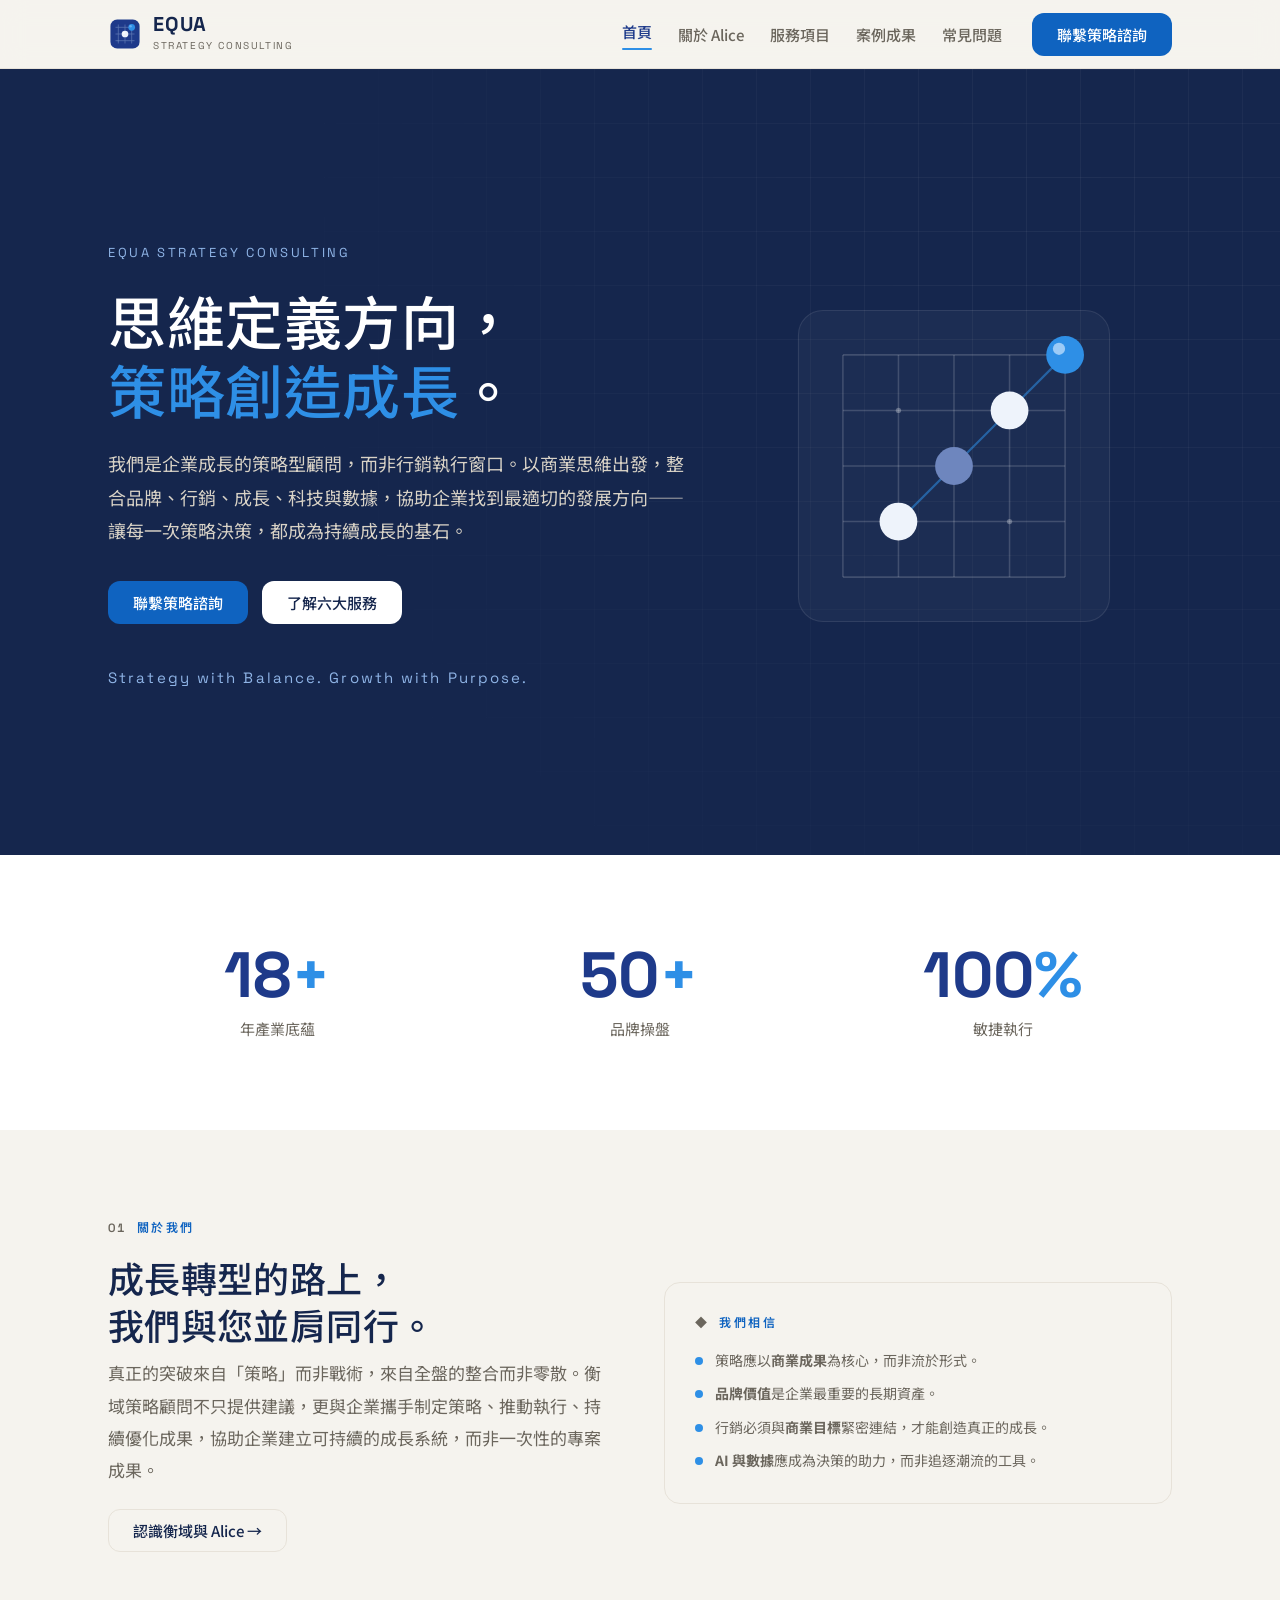
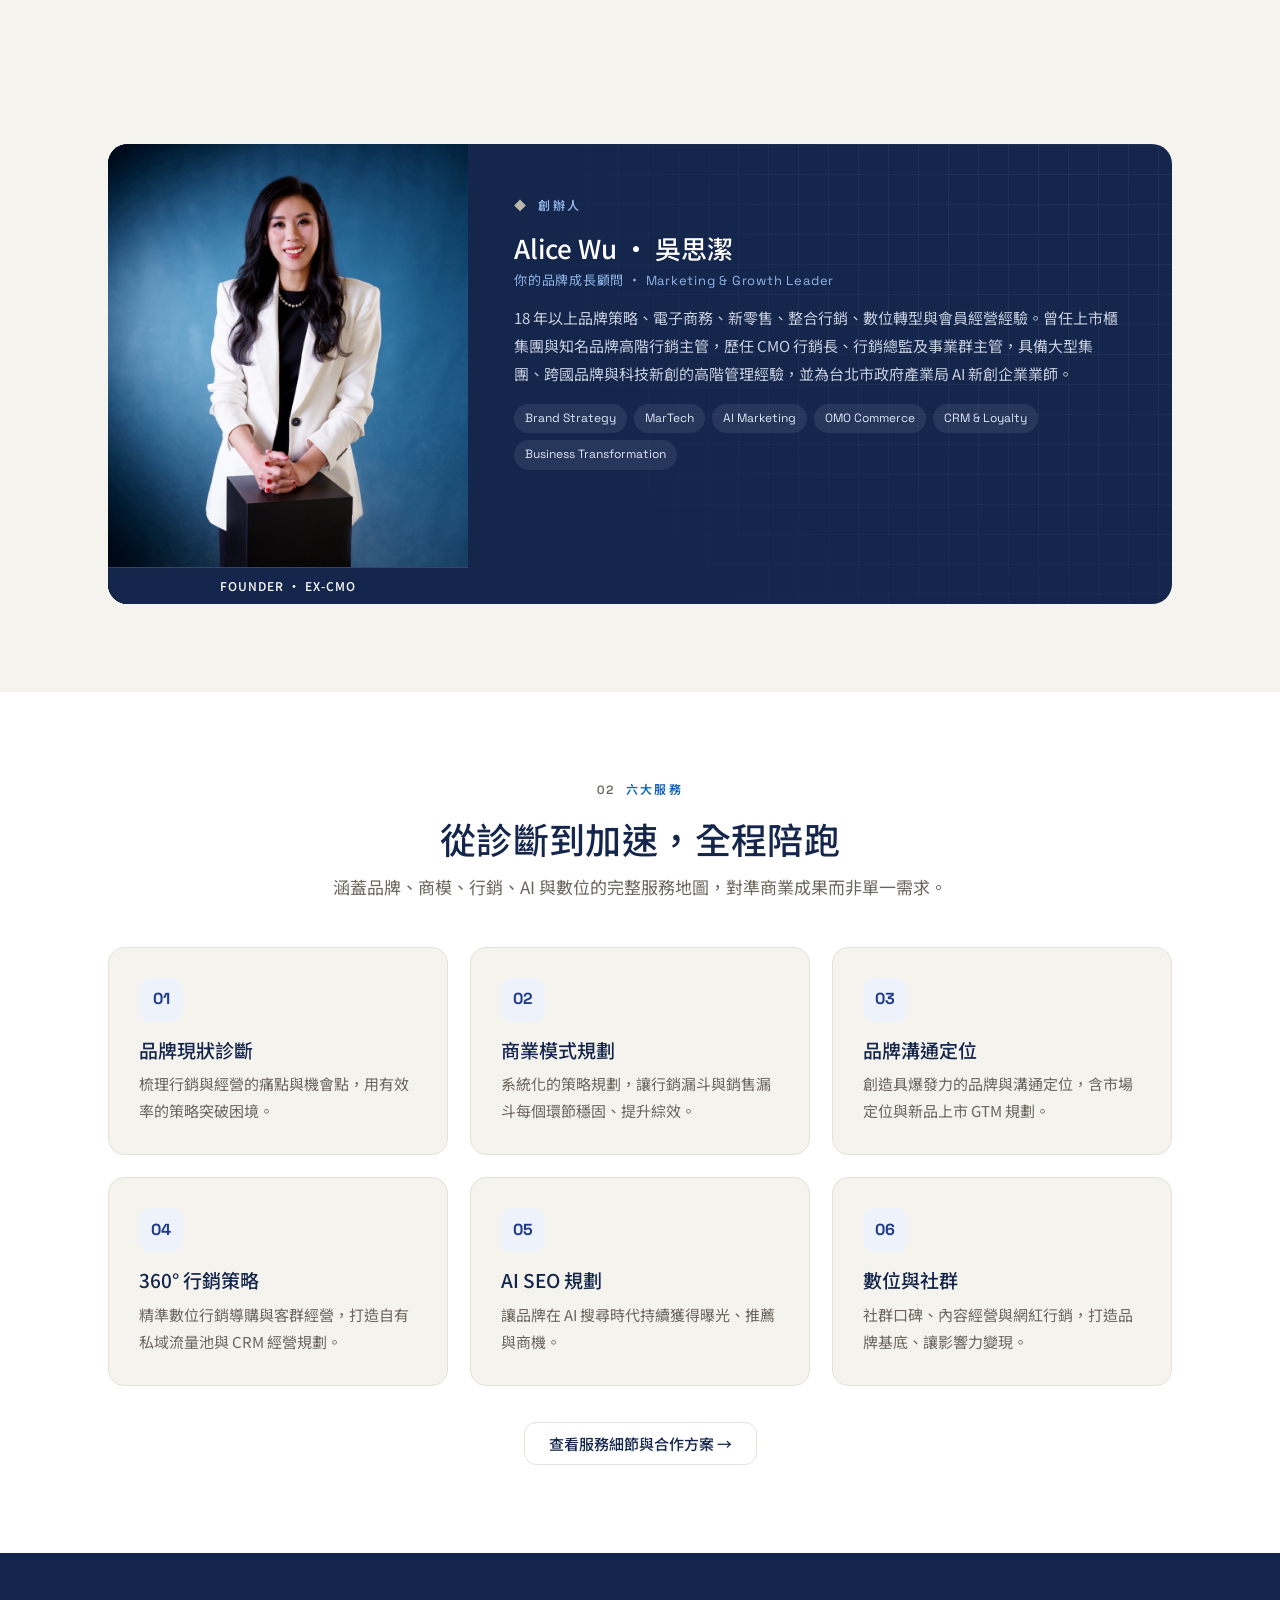
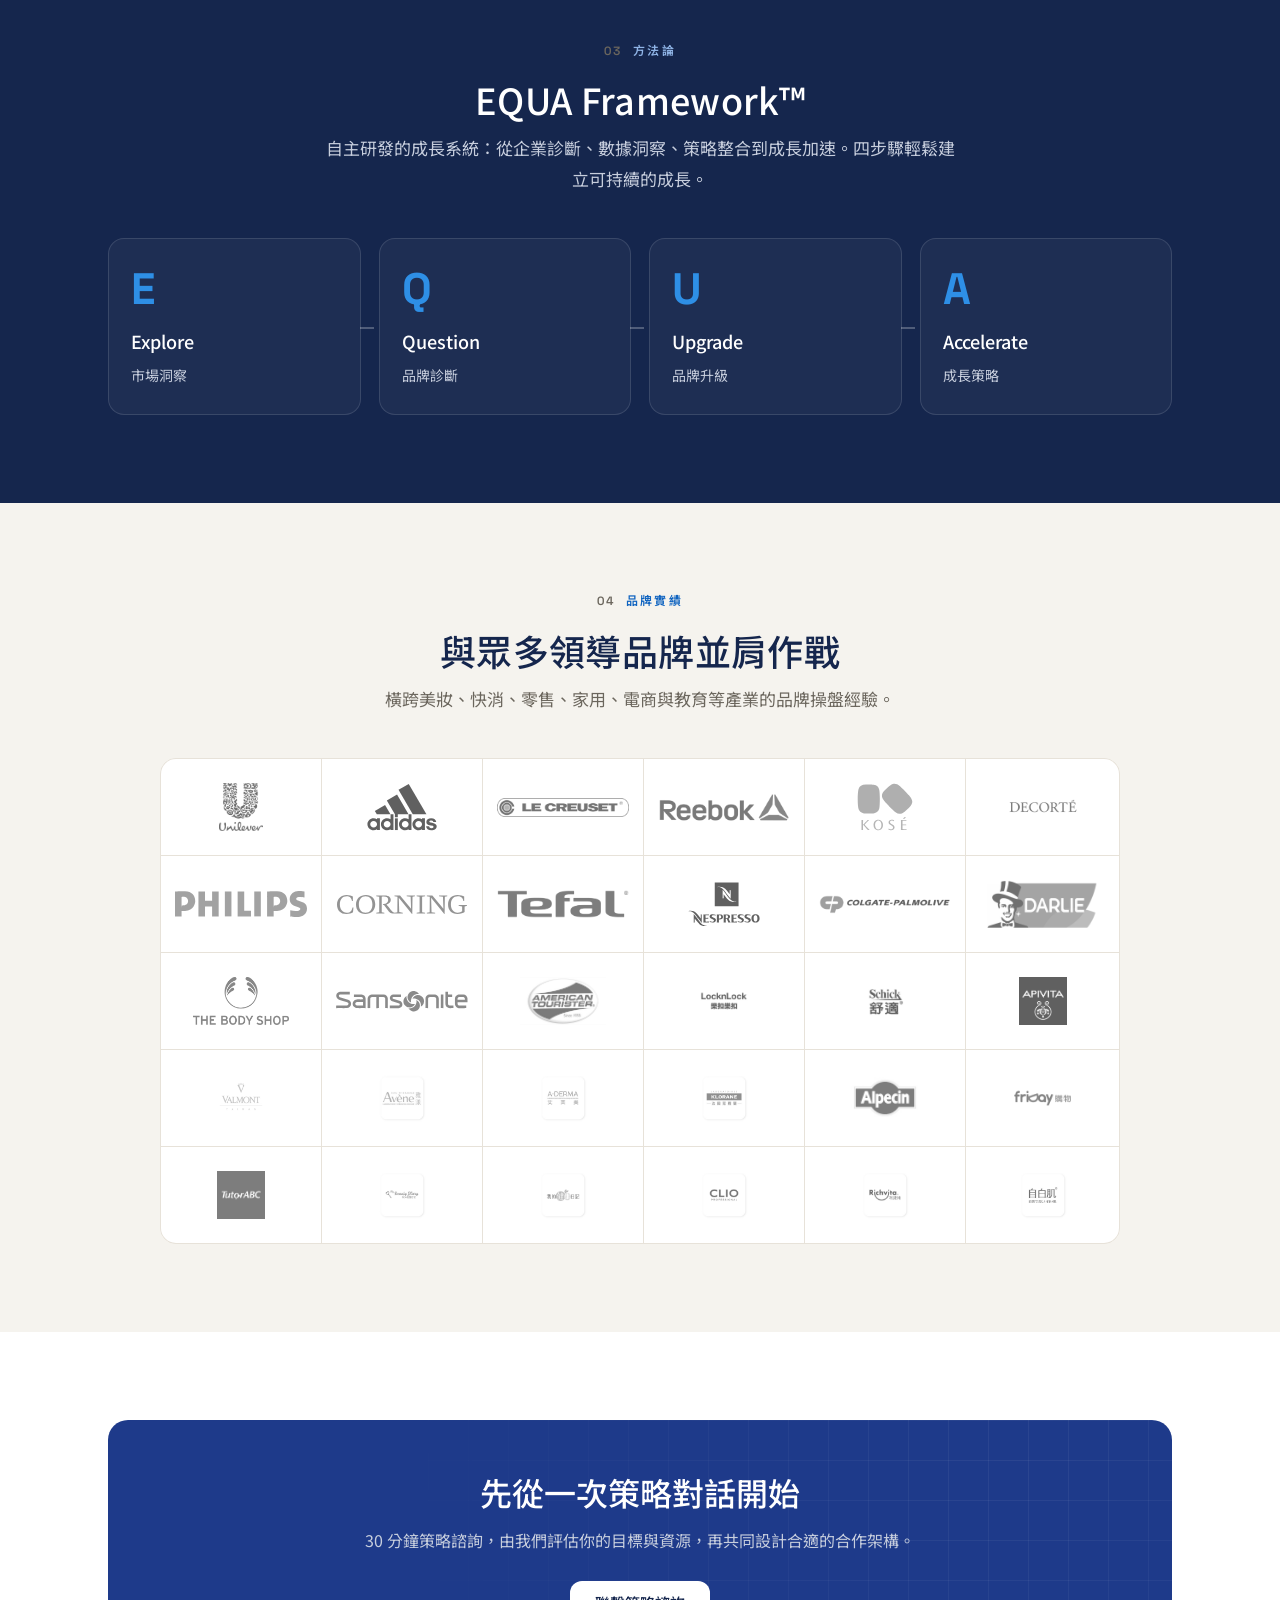
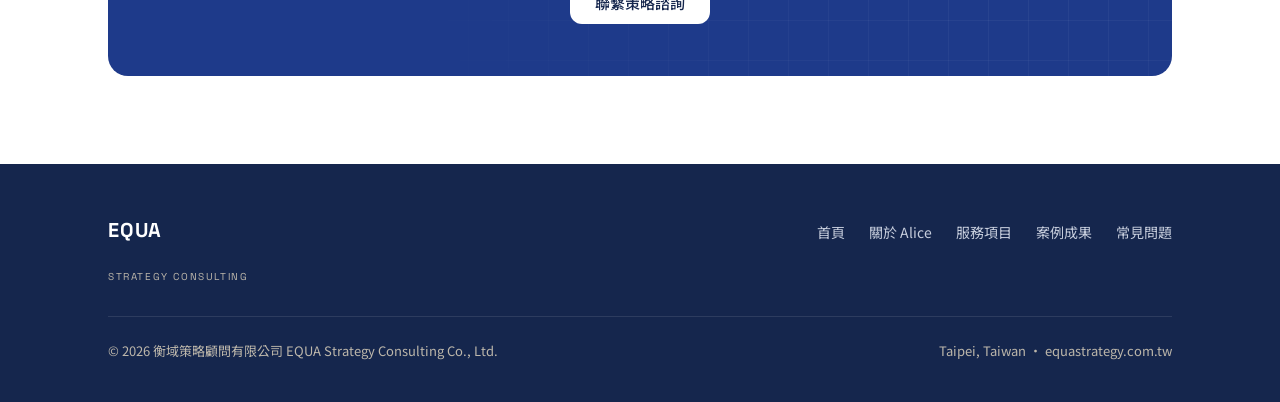
==== commit 7434a849: "修 v2：logo 副標、品牌實績、logo 統一置中、關於頁信念與 Framework 格式 1. footer 也加上 EQUA / Strategy Consulting 英文副標 2. 首頁 " ====
--- a/index.html
+++ b/index.html
@@ -148,9 +148,9 @@
 <!-- 品牌牆 -->
 <section><div class="wrap center">
   <div class="reveal">
-    <div class="eyebrow" style="justify-content:center"><span class="no">04</span> 品牌牆</div>
+    <div class="eyebrow" style="justify-content:center"><span class="no">04</span> 品牌實績</div>
     <h2 class="sec-title">與眾多領導品牌並肩作戰</h2>
-    <p class="sec-lead" style="margin-left:auto;margin-right:auto">橫跨美妝、快消、零售、家用、電商與教育等產業的操盤經驗。</p>
+    <p class="sec-lead" style="margin-left:auto;margin-right:auto">橫跨美妝、快消、零售、家用、電商與教育等產業的品牌操盤經驗。</p>
   </div>
   <div class="logowall reveal">
     <div class="cell"><img src="assets/brands/unilever.png" alt="Unilever 聯合利華" loading="lazy"></div>
@@ -198,7 +198,7 @@
 <footer class="site-footer"><div class="wrap">
   <div class="top">
     <div class="brand">
-      <span><span class="bt" style="font-family:var(--mono);font-weight:700;font-size:20px">EQUA</span><br><span class="bs">衡域策略顧問有限公司</span></span>
+      <span><span class="bt" style="font-family:var(--mono);font-weight:700;font-size:20px">EQUA</span><br><span class="bs">Strategy Consulting</span></span>
     </div>
     <nav class="fnav">
       <a href="index.html">首頁</a><a href="about.html">關於 Alice</a><a href="services.html">服務項目</a><a href="cases.html">案例成果</a><a href="contact.html">常見問題</a>
--- a/assets/style.css
+++ b/assets/style.css
@@ -116,6 +116,7 @@
 .fw .l{font-family:var(--mono);font-size:44px;font-weight:700;color:var(--electric);line-height:1}
 .fw .t{font-weight:500;font-size:18px;color:#fff;margin-top:14px}
 .fw .d{color:#C7CEDD;font-size:14px;margin-top:6px;line-height:var(--lh-compact)}
+.fw .t .tc{font-family:var(--sans);font-size:15px;font-weight:400;color:#C7CEDD;margin-left:4px}
 
 /* ---------- belief list ---------- */
 .beliefs{margin:0;padding:0;list-style:none;counter-reset:b}
@@ -246,7 +247,7 @@
 /* Logo 牆（灰階字標，hover 浮現品牌色） */
 .logowall{display:grid;grid-template-columns:repeat(6,1fr);gap:1px;background:var(--line);border:1px solid var(--line);border-radius:var(--r-md);overflow:hidden;max-width:960px;margin:0 auto}
 .logowall .cell{background:#fff;min-height:96px;display:flex;align-items:center;justify-content:center;padding:18px 14px;text-align:center;transition:.22s}
-.logowall .cell img{max-width:100%;max-height:38px;width:auto;object-fit:contain;filter:grayscale(1);opacity:.58;transition:.28s}
+.logowall .cell img{max-height:48px;max-width:132px;width:auto;object-fit:contain;filter:grayscale(1);opacity:.62;transition:filter .28s,opacity .28s,transform .28s}
 .logowall .cell:hover img{filter:none;opacity:1;transform:scale(1.04)}
 .logowall .wm{font-family:var(--sans);font-weight:500;font-size:15px;line-height:1.25;color:#A7A29A;letter-spacing:.02em;transition:.22s}
 .logowall .wm.en{font-family:var(--mono);font-weight:600;letter-spacing:.04em}
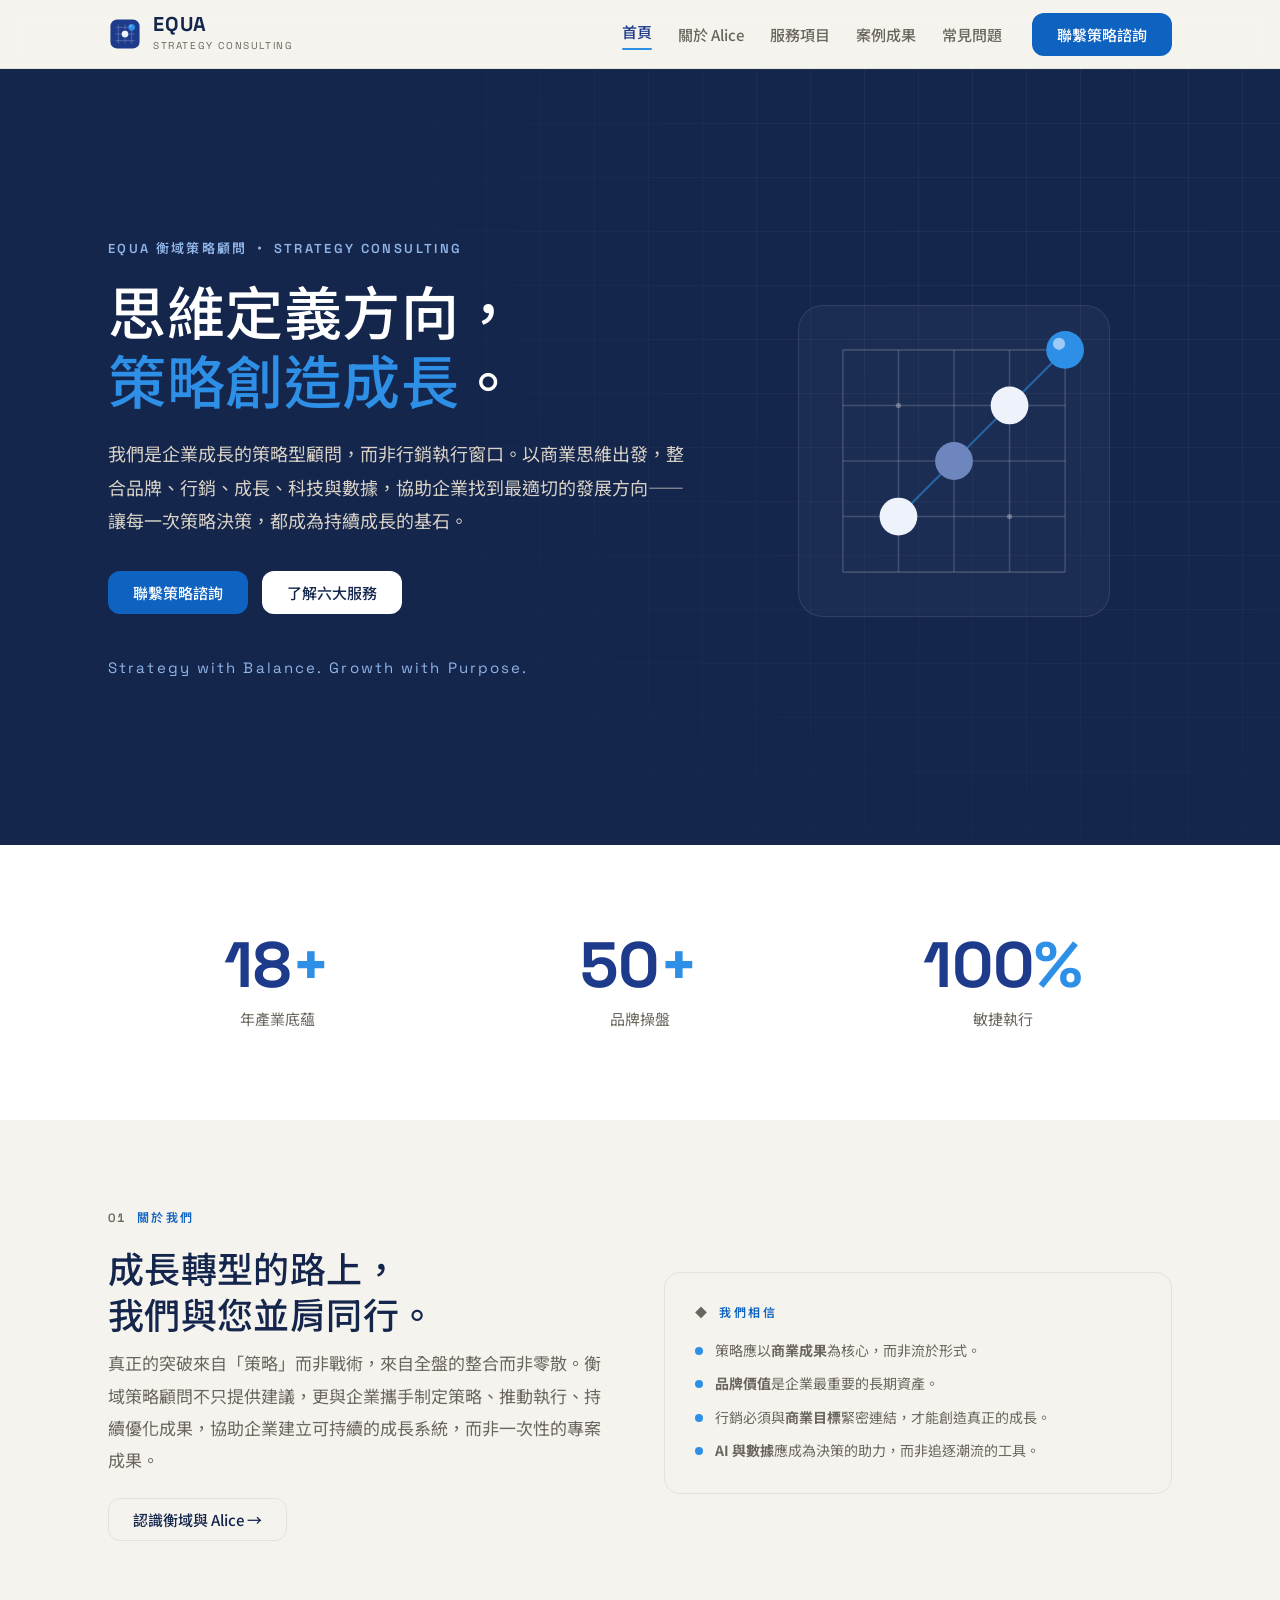
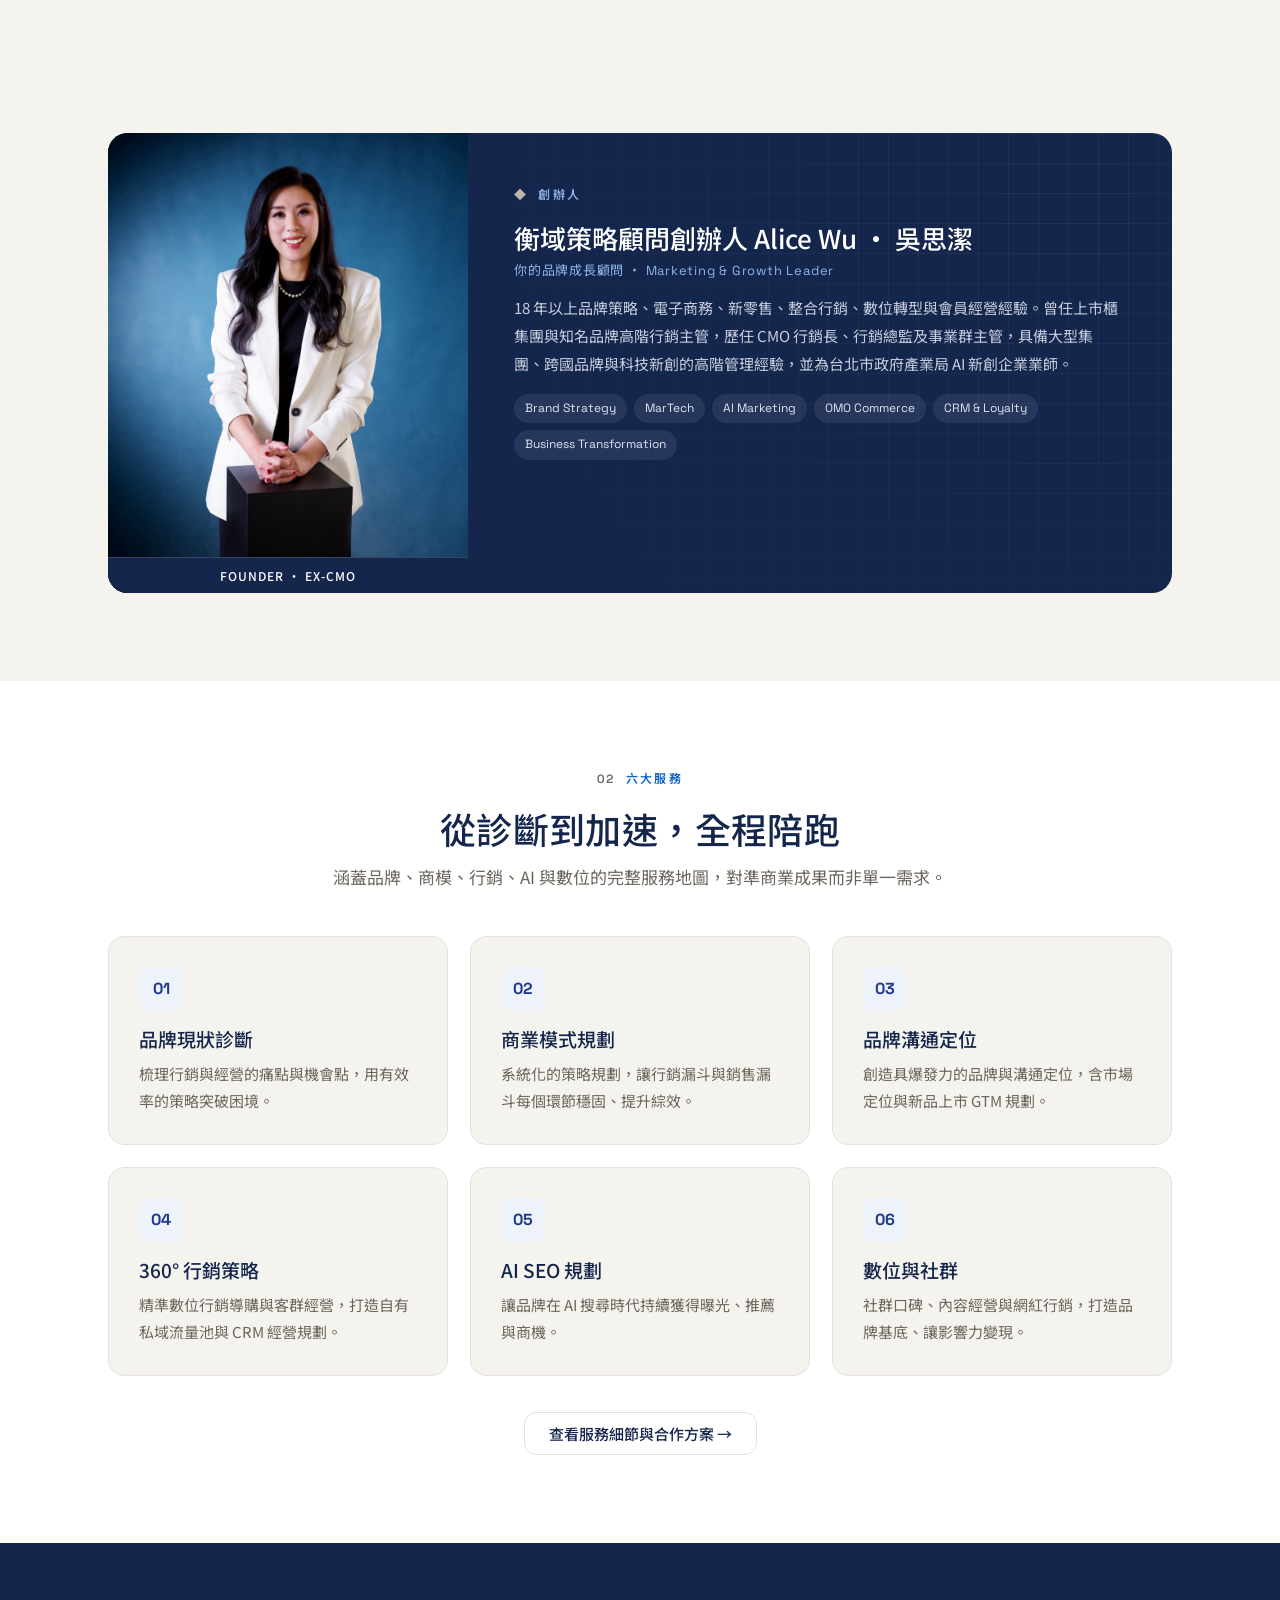
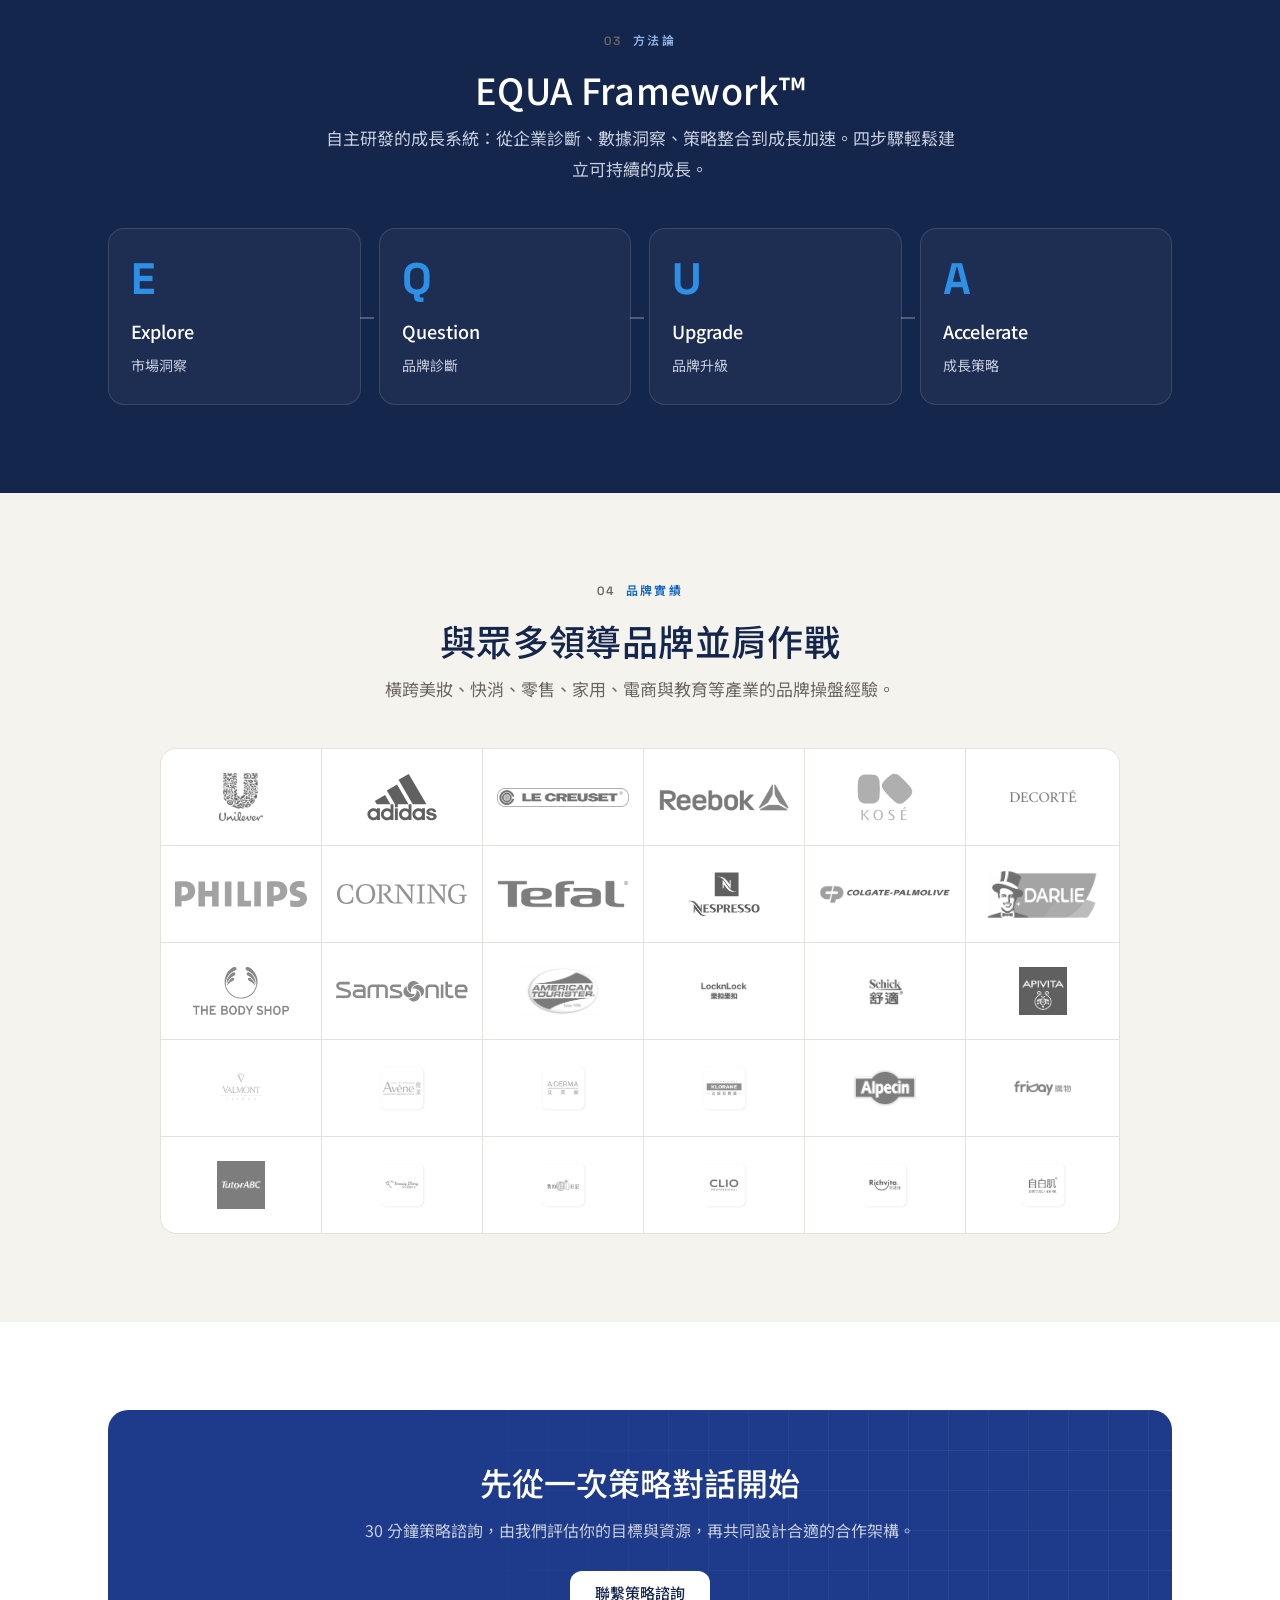
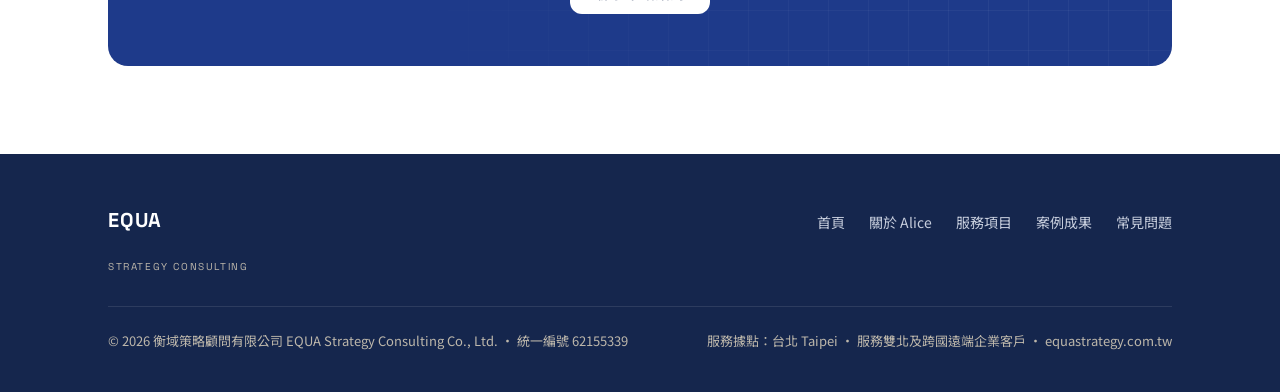
==== commit 90f01ac6: "依 SEO 建議書優化首頁 SEO - Title/Description/Keywords 依建議改寫（埋入品牌策略顧問、商業模式規劃等高意圖字詞 + 創辦人權威） - H1 納入品牌關鍵字（EQU" ====
--- a/index.html
+++ b/index.html
@@ -4,13 +4,14 @@
 <meta charset="utf-8">
 <meta name="viewport" content="width=device-width, initial-scale=1">
 <script>document.documentElement.classList.add('js')</script>
-<title>衡域策略顧問 EQUA｜思維定義方向，策略創造成長</title>
-<meta name="description" content="衡域策略顧問（EQUA Strategy Consulting）是企業成長的策略型顧問。以商業思維整合品牌、行銷、AI 與數據，透過自研 EQUA Framework™ 協助企業建立可持續的成長系統。">
+<title>品牌策略顧問與商業轉型專家 | EQUA 衡域策略顧問 - 創辦人 Alice Wu</title>
+<meta name="description" content="EQUA 衡域策略顧問由前 CMO 吳思潔 Alice 創辦，專為企業提供商業模式規劃、品牌溝通定位、360°行銷策略及 AI SEO 規劃。我們以商業思維出發，拒絕零散戰術，透過獨家 EQUA Framework™ 協助企業建立可持續的成長系統，突破成長困境。">
+<meta name="keywords" content="品牌策略顧問, 商業模式規劃, 數位轉型顧問, 企業成長策略, 行銷策略長, 行銷顧問陪跑, AI 行銷, 衡域策略顧問, Alice Wu 吳思潔">
 <link rel="canonical" href="https://equastrategy.com.tw/">
 <meta property="og:type" content="website">
 <meta property="og:site_name" content="衡域策略顧問 EQUA">
-<meta property="og:title" content="衡域策略顧問 EQUA｜思維定義方向，策略創造成長">
-<meta property="og:description" content="以商業思維整合品牌、行銷、AI 與數據，協助企業建立可持續的成長系統。Strategy with Balance. Growth with Purpose.">
+<meta property="og:title" content="品牌策略顧問與商業轉型專家 | EQUA 衡域策略顧問">
+<meta property="og:description" content="由前 CMO Alice 吳思潔創辦，提供商業模式規劃、品牌溝通定位、360°行銷策略與 AI SEO，透過 EQUA Framework™ 建立可持續成長系統。">
 <meta property="og:url" content="https://equastrategy.com.tw/">
 <meta property="og:image" content="https://equastrategy.com.tw/assets/og-image.png">
 <meta property="og:image:width" content="1200">
@@ -21,6 +22,23 @@
 <link rel="preconnect" href="https://fonts.gstatic.com" crossorigin>
 <link href="https://fonts.googleapis.com/css2?family=Noto+Sans+TC:wght@400;500;700&family=Noto+Serif+TC:wght@400;500;600&family=Space+Grotesk:wght@400;500;600;700&display=swap" rel="stylesheet">
 <link rel="stylesheet" href="assets/style.css">
+<script type="application/ld+json">
+{
+  "@context": "https://schema.org",
+  "@type": "ConsultingService",
+  "name": "EQUA 衡域策略顧問",
+  "alternateName": "EQUA Strategy Consulting",
+  "image": "https://equastrategy.com.tw/assets/og-image.png",
+  "logo": "https://equastrategy.com.tw/assets/logo.svg",
+  "url": "https://equastrategy.com.tw/",
+  "email": "Alice.wu1014@gmail.com",
+  "address": { "@type": "PostalAddress", "addressLocality": "Taipei", "addressCountry": "TW" },
+  "areaServed": "TW",
+  "description": "EQUA 衡域策略顧問由前 CMO 吳思潔 Alice 創辦，是企業成長的策略型顧問。提供品牌現狀診斷、商業模式規劃、品牌溝通定位、360°行銷策略及 AI SEO 規劃等高階顧問服務。",
+  "founder": { "@type": "Person", "name": "吳思潔 Alice Wu", "jobTitle": "Founder & Principal Consultant" },
+  "provider": { "@type": "Person", "name": "吳思潔", "jobTitle": "Founder & Principal Consultant" }
+}
+</script>
 </head>
 <body>
 
@@ -42,8 +60,7 @@
 
 <section class="hero"><div class="wrap">
   <div class="hero-copy">
-    <div class="hero-eyebrow">EQUA Strategy Consulting</div>
-    <h1>思維定義方向，<br><span class="hl">策略創造成長</span>。</h1>
+    <h1><span class="h1-brand">EQUA 衡域策略顧問 ・ Strategy Consulting</span>思維定義方向，<br><span class="hl">策略創造成長</span>。</h1>
     <p class="lead">我們是企業成長的策略型顧問，而非行銷執行窗口。以商業思維出發，整合品牌、行銷、成長、科技與數據，協助企業找到最適切的發展方向——讓每一次策略決策，都成為持續成長的基石。</p>
     <div class="cta-row">
       <a href="mailto:Alice.wu1014@gmail.com?subject=%E9%A0%90%E7%B4%84%E7%AD%96%E7%95%A5%E8%AB%AE%E8%A9%A2%20-%20%E8%A1%A1%E5%9F%9F%E7%AD%96%E7%95%A5%E9%A1%A7%E5%95%8F" class="btn btn-accent">聯繫策略諮詢</a>
@@ -73,9 +90,9 @@
 <!-- 數字 -->
 <section class="sec-alt"><div class="wrap">
   <div class="numbers">
-    <div class="reveal d1"><div class="n"><span data-to="18">0</span><span class="u">+</span></div><div class="t">年產業底蘊</div></div>
-    <div class="reveal d2"><div class="n"><span data-to="50">0</span><span class="u">+</span></div><div class="t">品牌操盤</div></div>
-    <div class="reveal d3"><div class="n"><span data-to="100">0</span><span class="u">%</span></div><div class="t">敏捷執行</div></div>
+    <div class="reveal d1"><div class="n"><span data-to="18">18</span><span class="u">+</span></div><div class="t">年產業底蘊</div></div>
+    <div class="reveal d2"><div class="n"><span data-to="50">50</span><span class="u">+</span></div><div class="t">品牌操盤</div></div>
+    <div class="reveal d3"><div class="n"><span data-to="100">100</span><span class="u">%</span></div><div class="t">敏捷執行</div></div>
   </div>
 </div></section>
 
@@ -101,10 +118,10 @@
 <!-- 創辦人 -->
 <section><div class="wrap">
   <div class="founder reveal">
-    <div class="avatar"><img src="assets/alice-wu.jpg" alt="衡域策略顧問創辦人 Alice Wu 吳思潔" width="880" height="1173" loading="lazy" decoding="async"><span class="badge">FOUNDER ・ EX-CMO</span></div>
+    <div class="avatar"><img src="assets/alice-wu.jpg" alt="衡域策略顧問創辦人兼高階品牌行銷顧問 Alice Wu 吳思潔 (前上市櫃集團 CMO)" width="880" height="1173" loading="lazy" decoding="async"><span class="badge">FOUNDER ・ EX-CMO</span></div>
     <div>
       <div class="eyebrow" style="color:#8FB4E6"><span class="no" style="color:var(--mist)">◆</span> 創辦人</div>
-      <h3 style="font-size:26px">Alice Wu ・ 吳思潔</h3>
+      <h3 style="font-size:26px">衡域策略顧問創辦人 Alice Wu ・ 吳思潔</h3>
       <div class="role">你的品牌成長顧問 ・ Marketing &amp; Growth Leader</div>
       <p class="bio">18 年以上品牌策略、電子商務、新零售、整合行銷、數位轉型與會員經營經驗。曾任上市櫃集團與知名品牌高階行銷主管，歷任 CMO 行銷長、行銷總監及事業群主管，具備大型集團、跨國品牌與科技新創的高階管理經驗，並為台北市政府產業局 AI 新創企業業師。</p>
       <div class="tags"><span>Brand Strategy</span><span>MarTech</span><span>AI Marketing</span><span>OMO Commerce</span><span>CRM &amp; Loyalty</span><span>Business Transformation</span></div>
@@ -205,8 +222,8 @@
     </nav>
   </div>
   <div class="bottom">
-    <span>© 2026 衡域策略顧問有限公司 EQUA Strategy Consulting Co., Ltd.</span>
-    <span>Taipei, Taiwan ・ equastrategy.com.tw</span>
+    <span>© 2026 衡域策略顧問有限公司 EQUA Strategy Consulting Co., Ltd. ・ 統一編號 62155339</span>
+    <span>服務據點：台北 Taipei ・ 服務雙北及跨國遠端企業客戶 ・ equastrategy.com.tw</span>
   </div>
 </div></footer>
 
--- a/assets/style.css
+++ b/assets/style.css
@@ -69,6 +69,7 @@
 .hero .wrap{position:relative;padding:84px 28px 76px}
 .hero-eyebrow{font-family:var(--mono);letter-spacing:.2em;font-size:13px;color:#8FB4E6;text-transform:uppercase;margin-bottom:22px}
 .hero h1{color:#fff;font-size:clamp(34px,5vw,58px);line-height:1.18;letter-spacing:.01em;font-weight:500;max-width:16em}
+.hero h1 .h1-brand{display:block;font-family:var(--mono);font-weight:600;font-size:13px;letter-spacing:.18em;color:#8FB4E6;text-transform:uppercase;margin-bottom:20px}
 .hero h1 .hl{color:var(--electric)}
 .hero .lead{color:#D8D2C6;font-size:18px;max-width:36em;margin:24px 0 34px;line-height:1.85}
 .hero .cta-row{display:flex;gap:14px;flex-wrap:wrap}
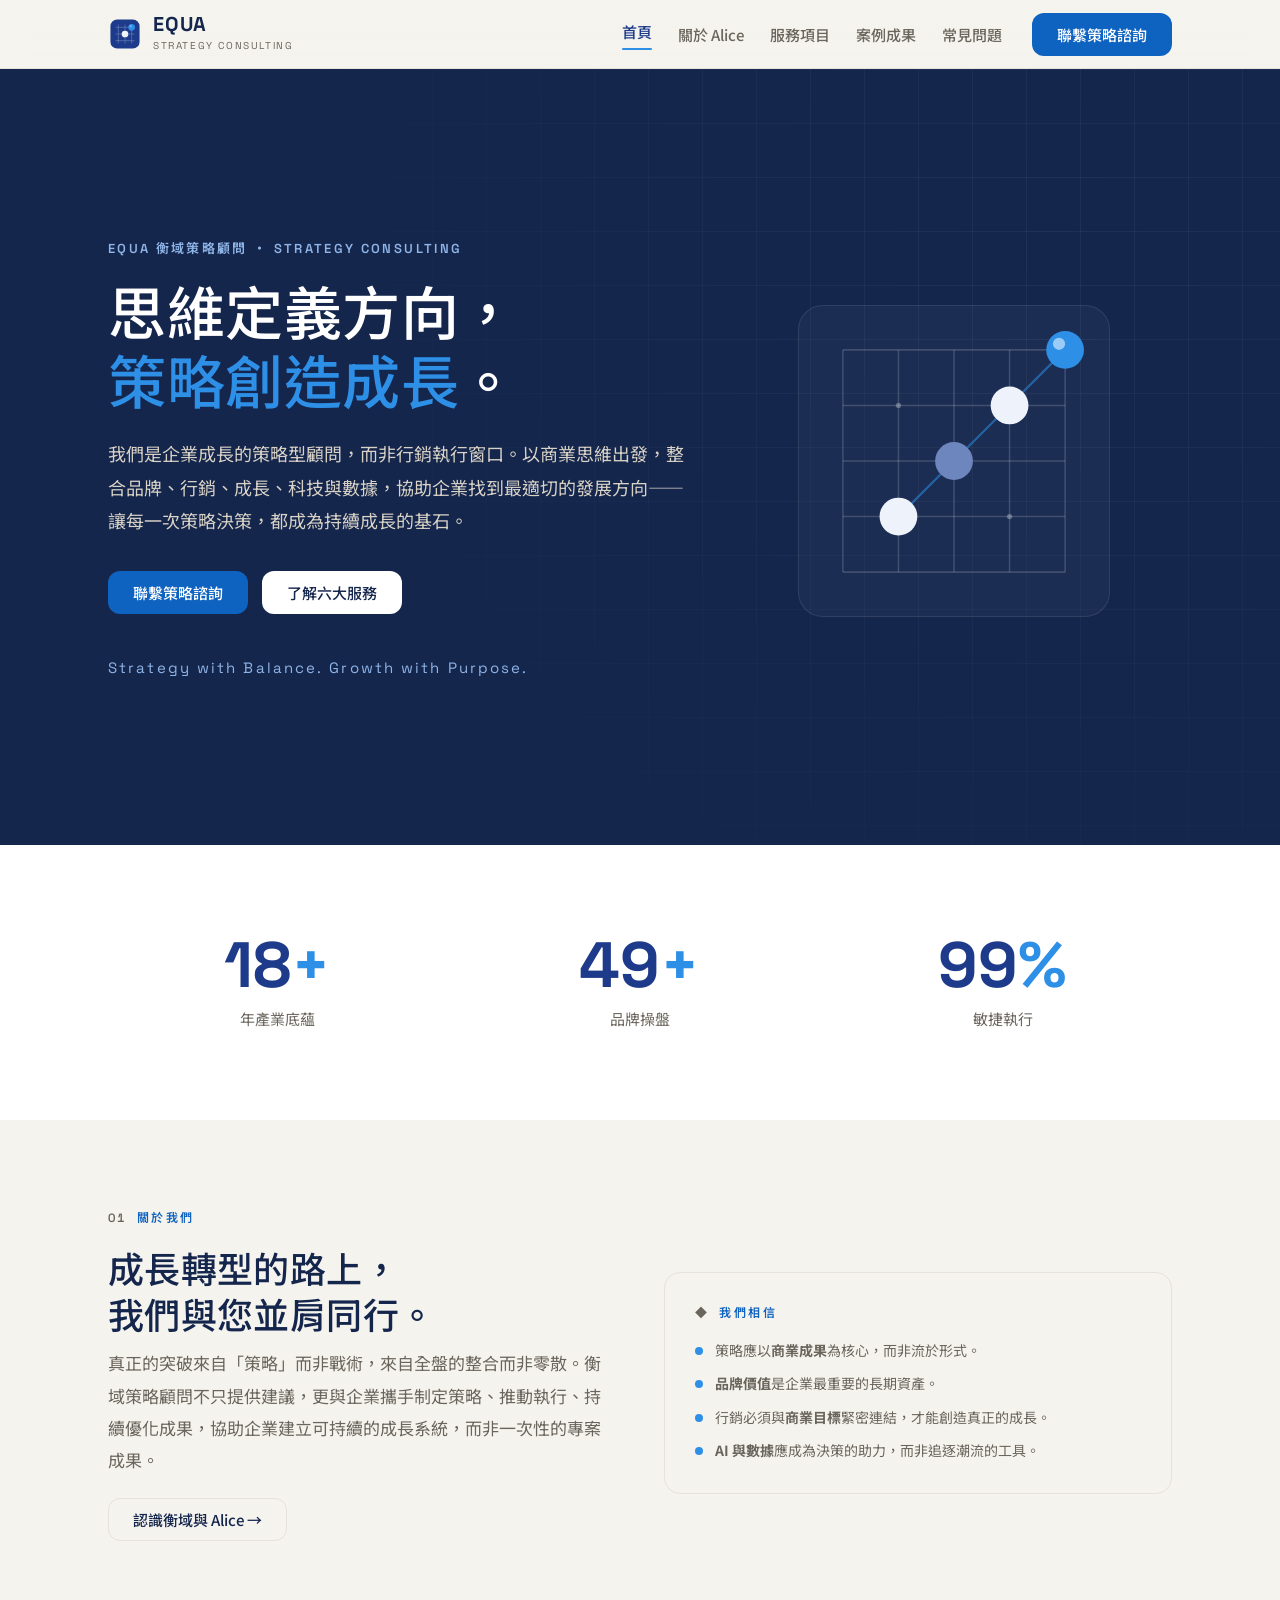
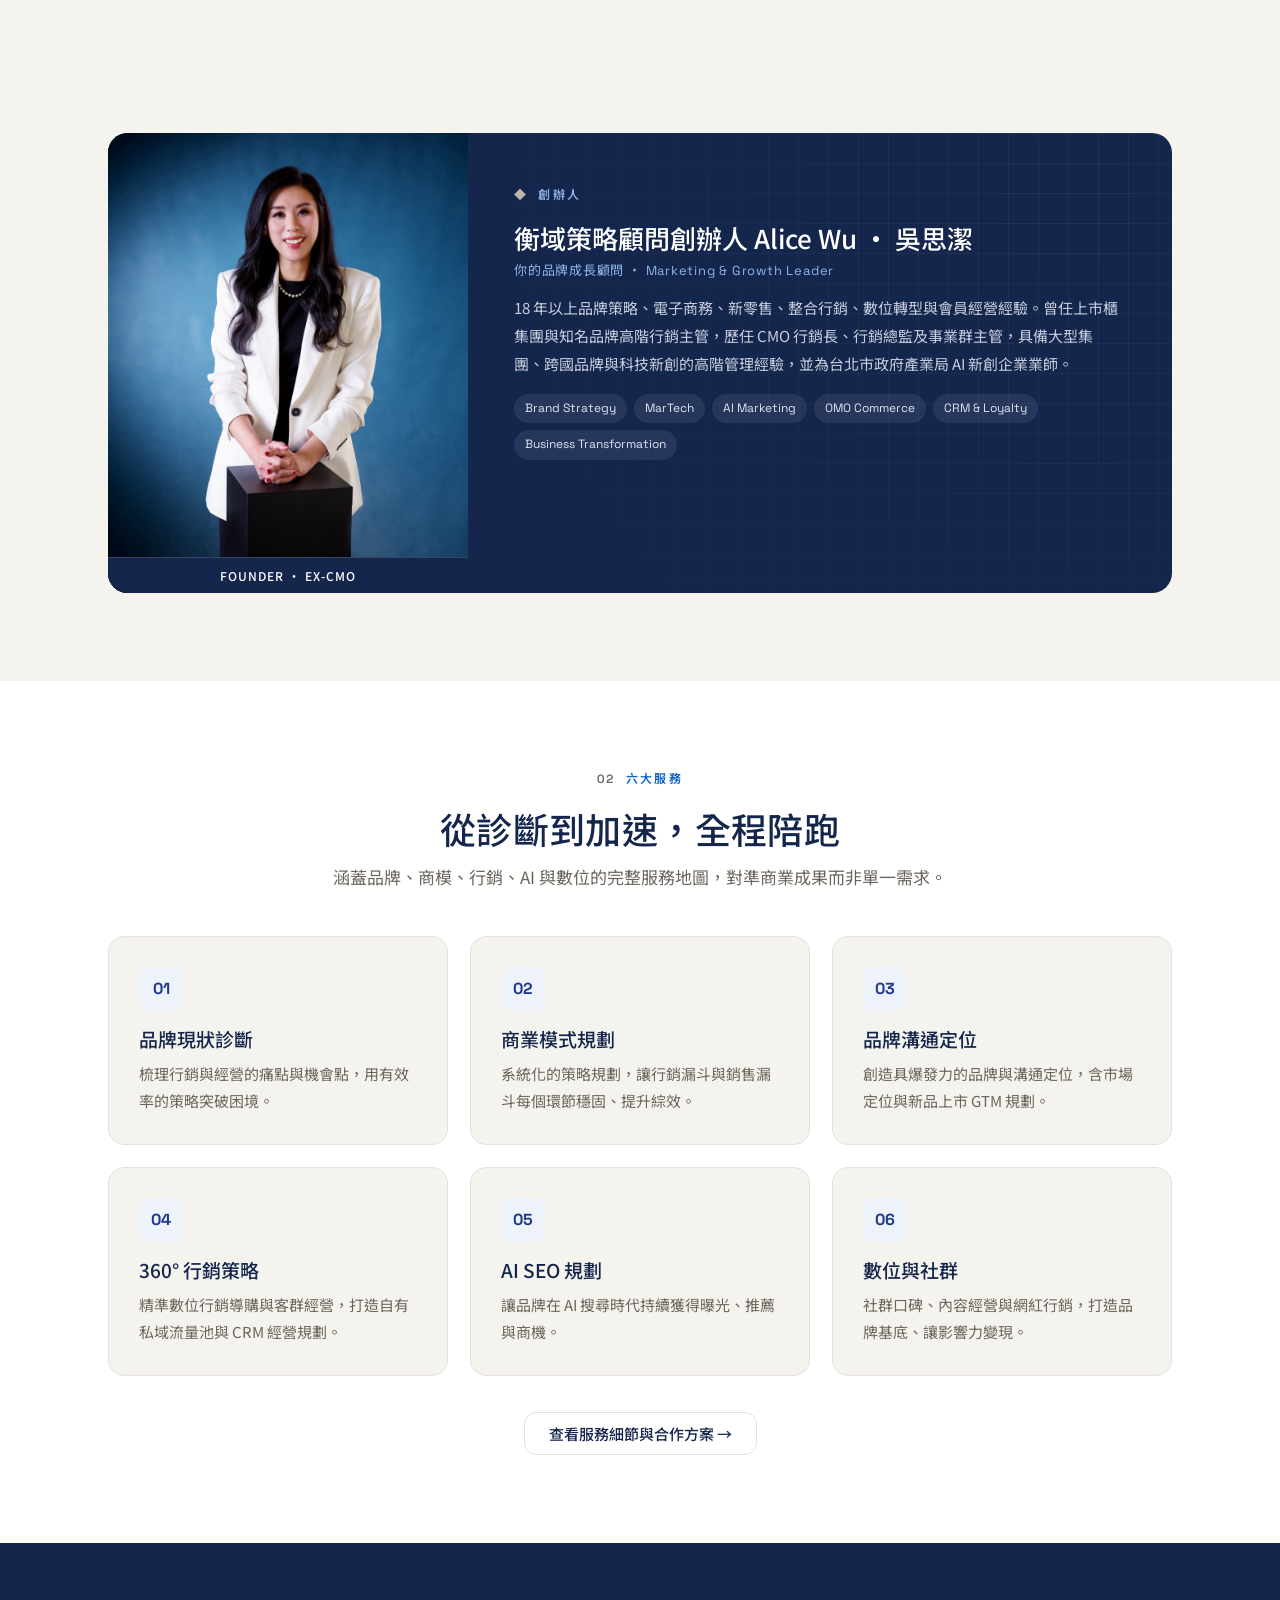
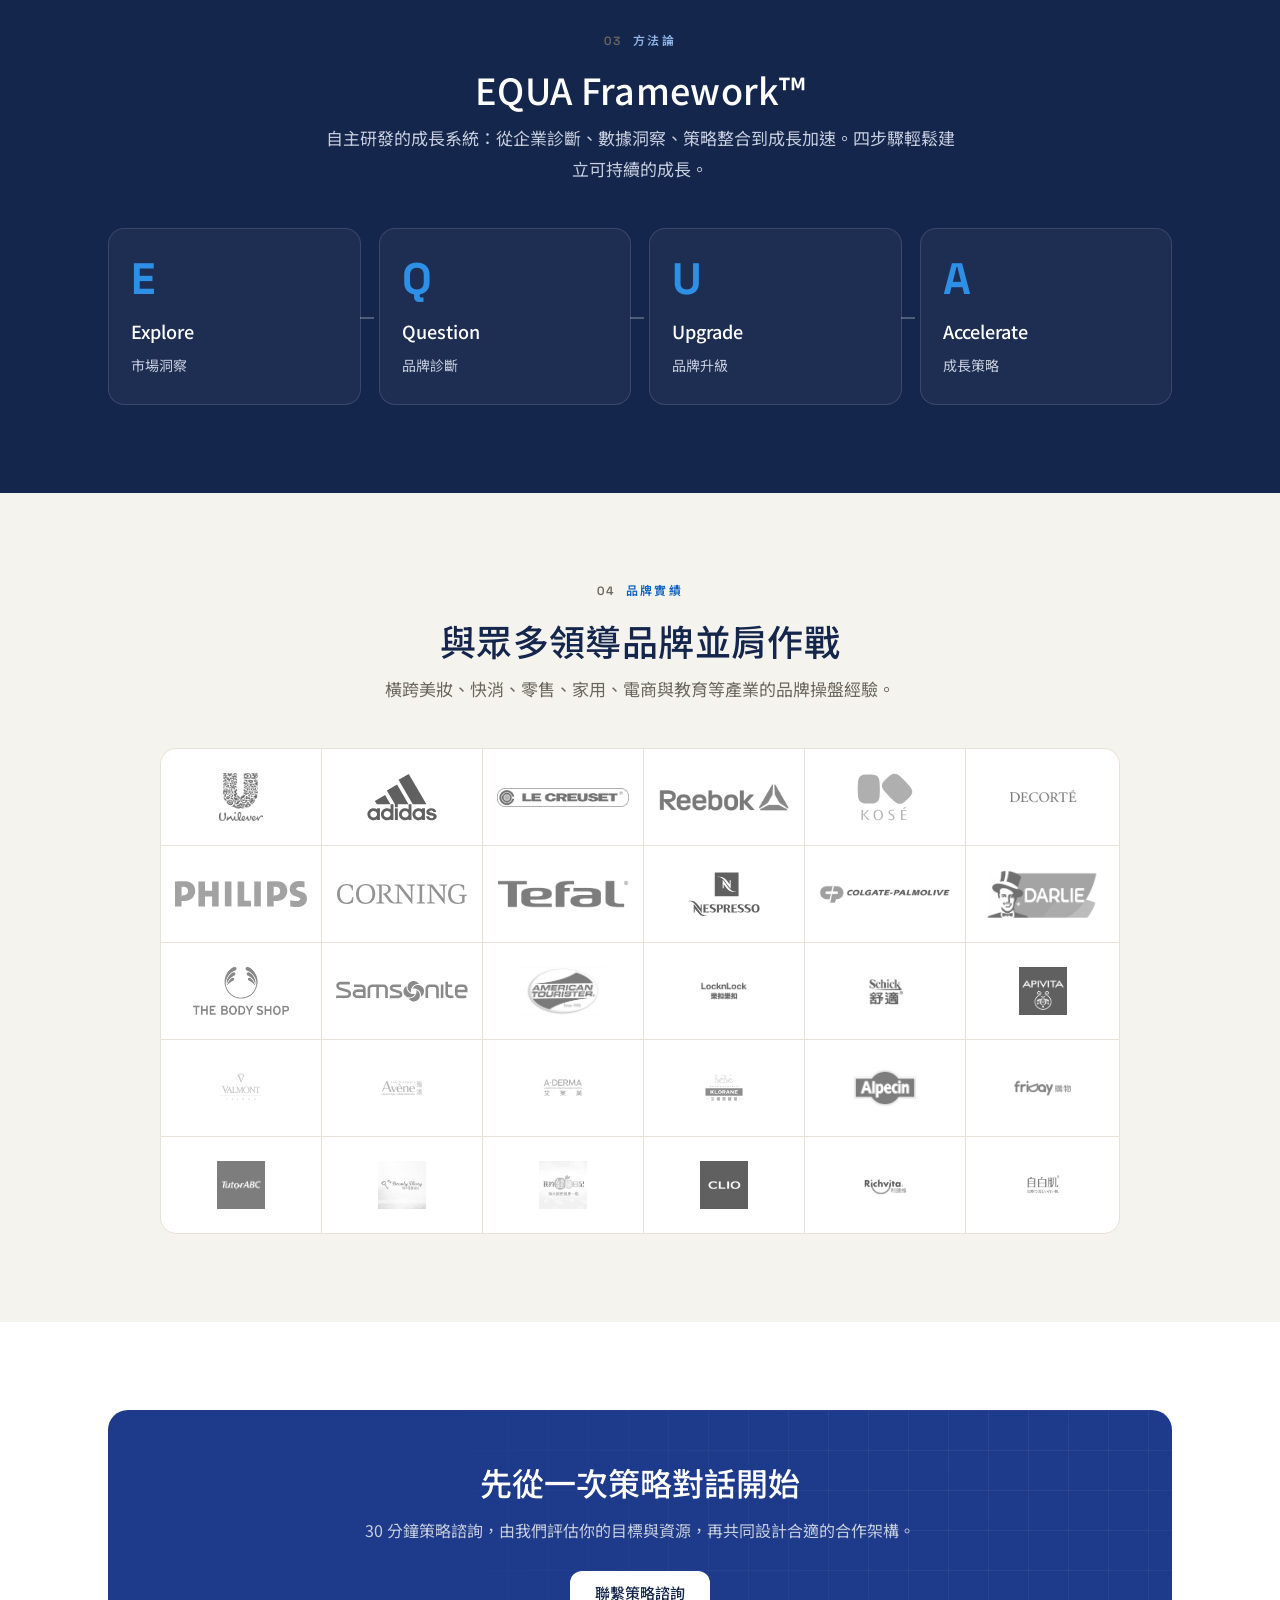
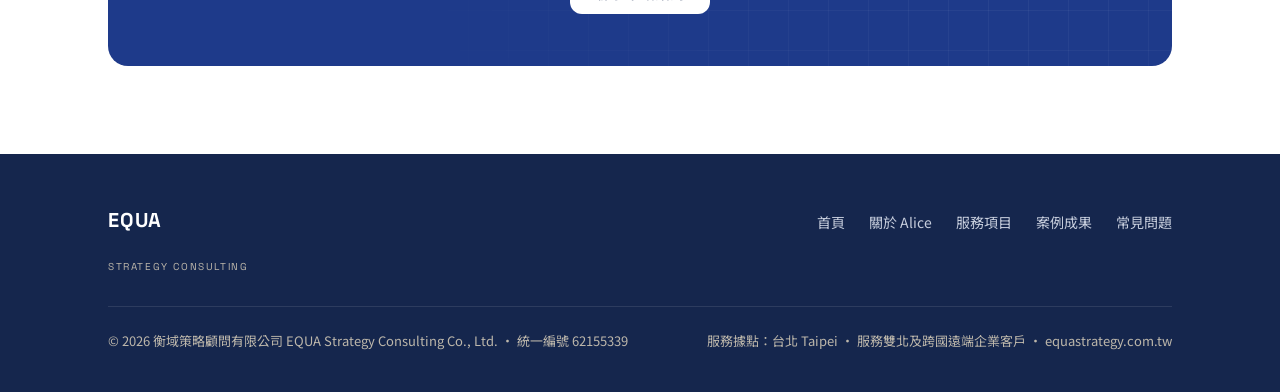
==== commit 869c56da: "加入 Google Analytics 4 追蹤碼 G-1GQX1LV662（全站） Co-Authored-By: Claude Opus 4.8 <noreply@anthropic.com>" ====
--- a/index.html
+++ b/index.html
@@ -3,6 +3,15 @@
 <head>
 <meta charset="utf-8">
 <meta name="viewport" content="width=device-width, initial-scale=1">
+<meta name="google-site-verification" content="EUl-RV4Qm4068jkF2FETwAaDdgEKzDA_7W_vUB2OMtE">
+<!-- Google tag (gtag.js) -->
+<script async src="https://www.googletagmanager.com/gtag/js?id=G-1GQX1LV662"></script>
+<script>
+  window.dataLayer = window.dataLayer || [];
+  function gtag(){dataLayer.push(arguments);}
+  gtag('js', new Date());
+  gtag('config', 'G-1GQX1LV662');
+</script>
 <script>document.documentElement.classList.add('js')</script>
 <title>品牌策略顧問與商業轉型專家 | EQUA 衡域策略顧問 - 創辦人 Alice Wu</title>
 <meta name="description" content="EQUA 衡域策略顧問由前 CMO 吳思潔 Alice 創辦，專為企業提供商業模式規劃、品牌溝通定位、360°行銷策略及 AI SEO 規劃。我們以商業思維出發，拒絕零散戰術，透過獨家 EQUA Framework™ 協助企業建立可持續的成長系統，突破成長困境。">
